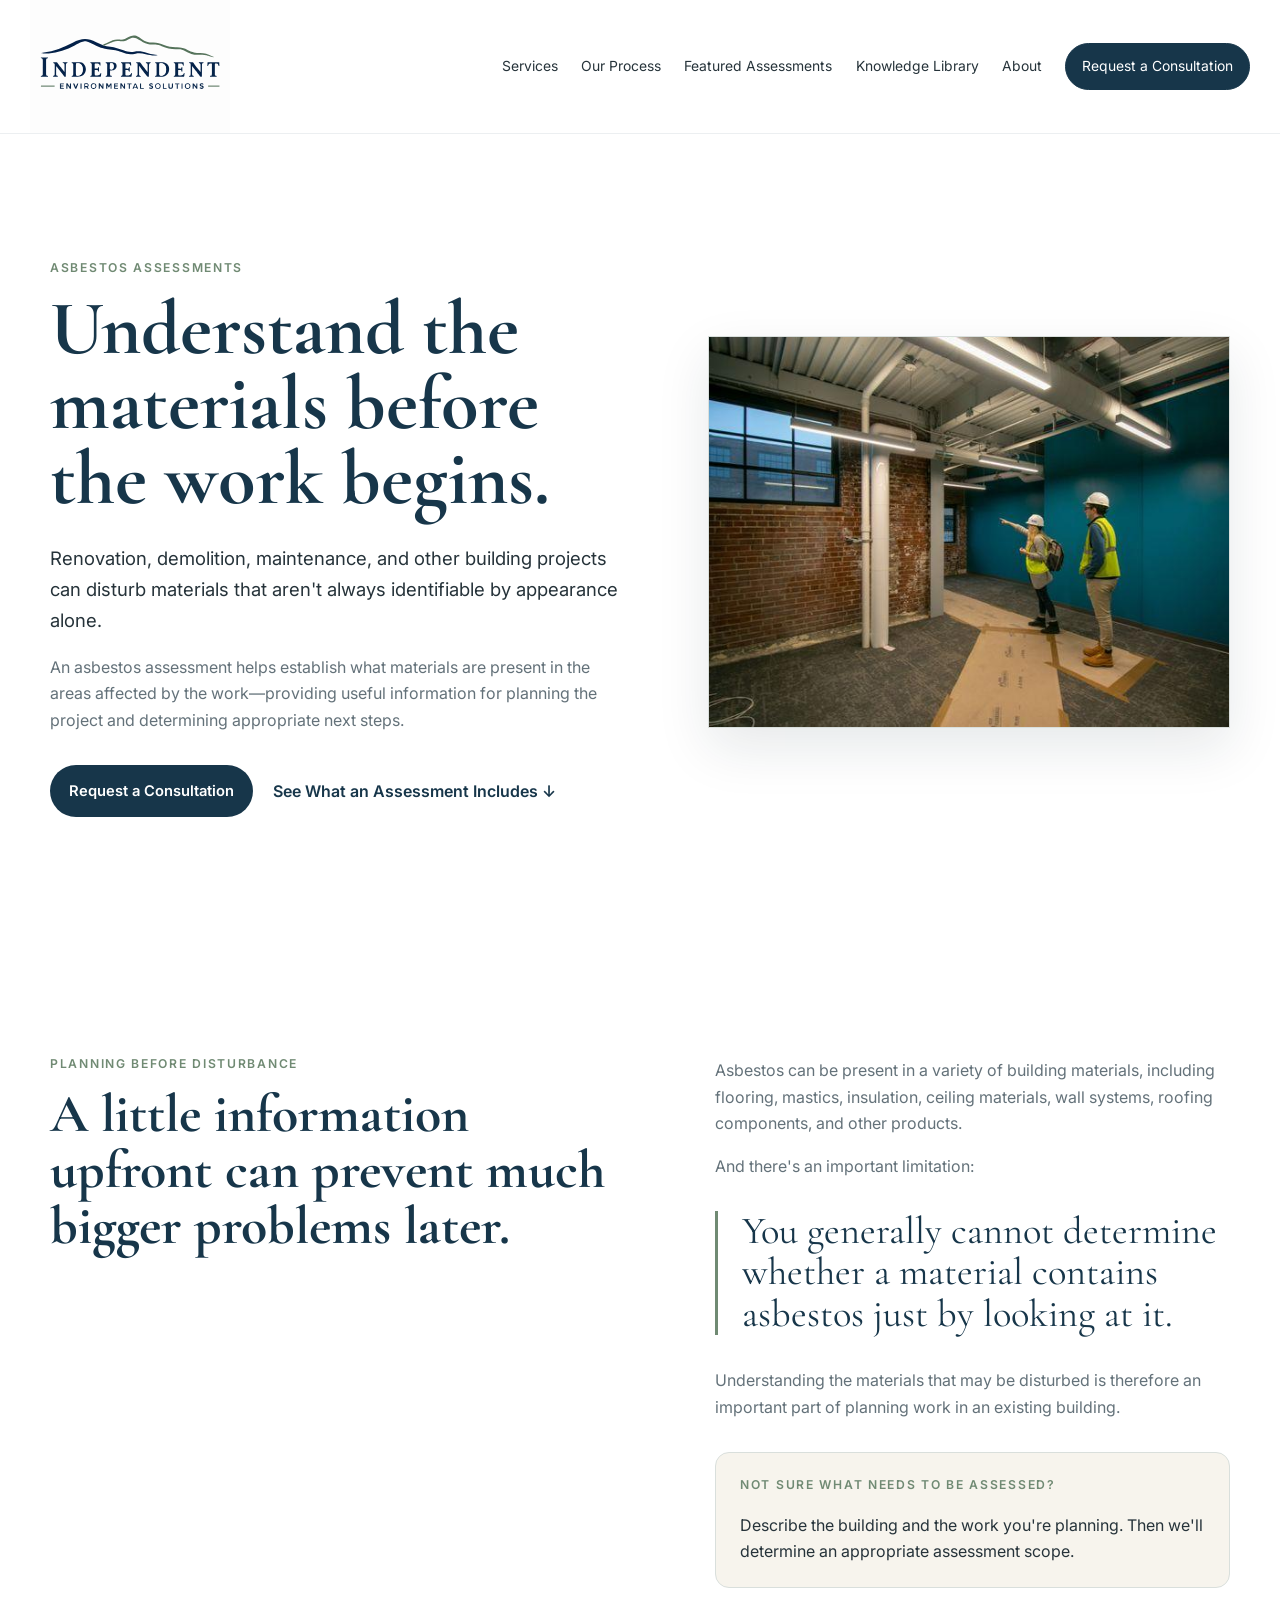
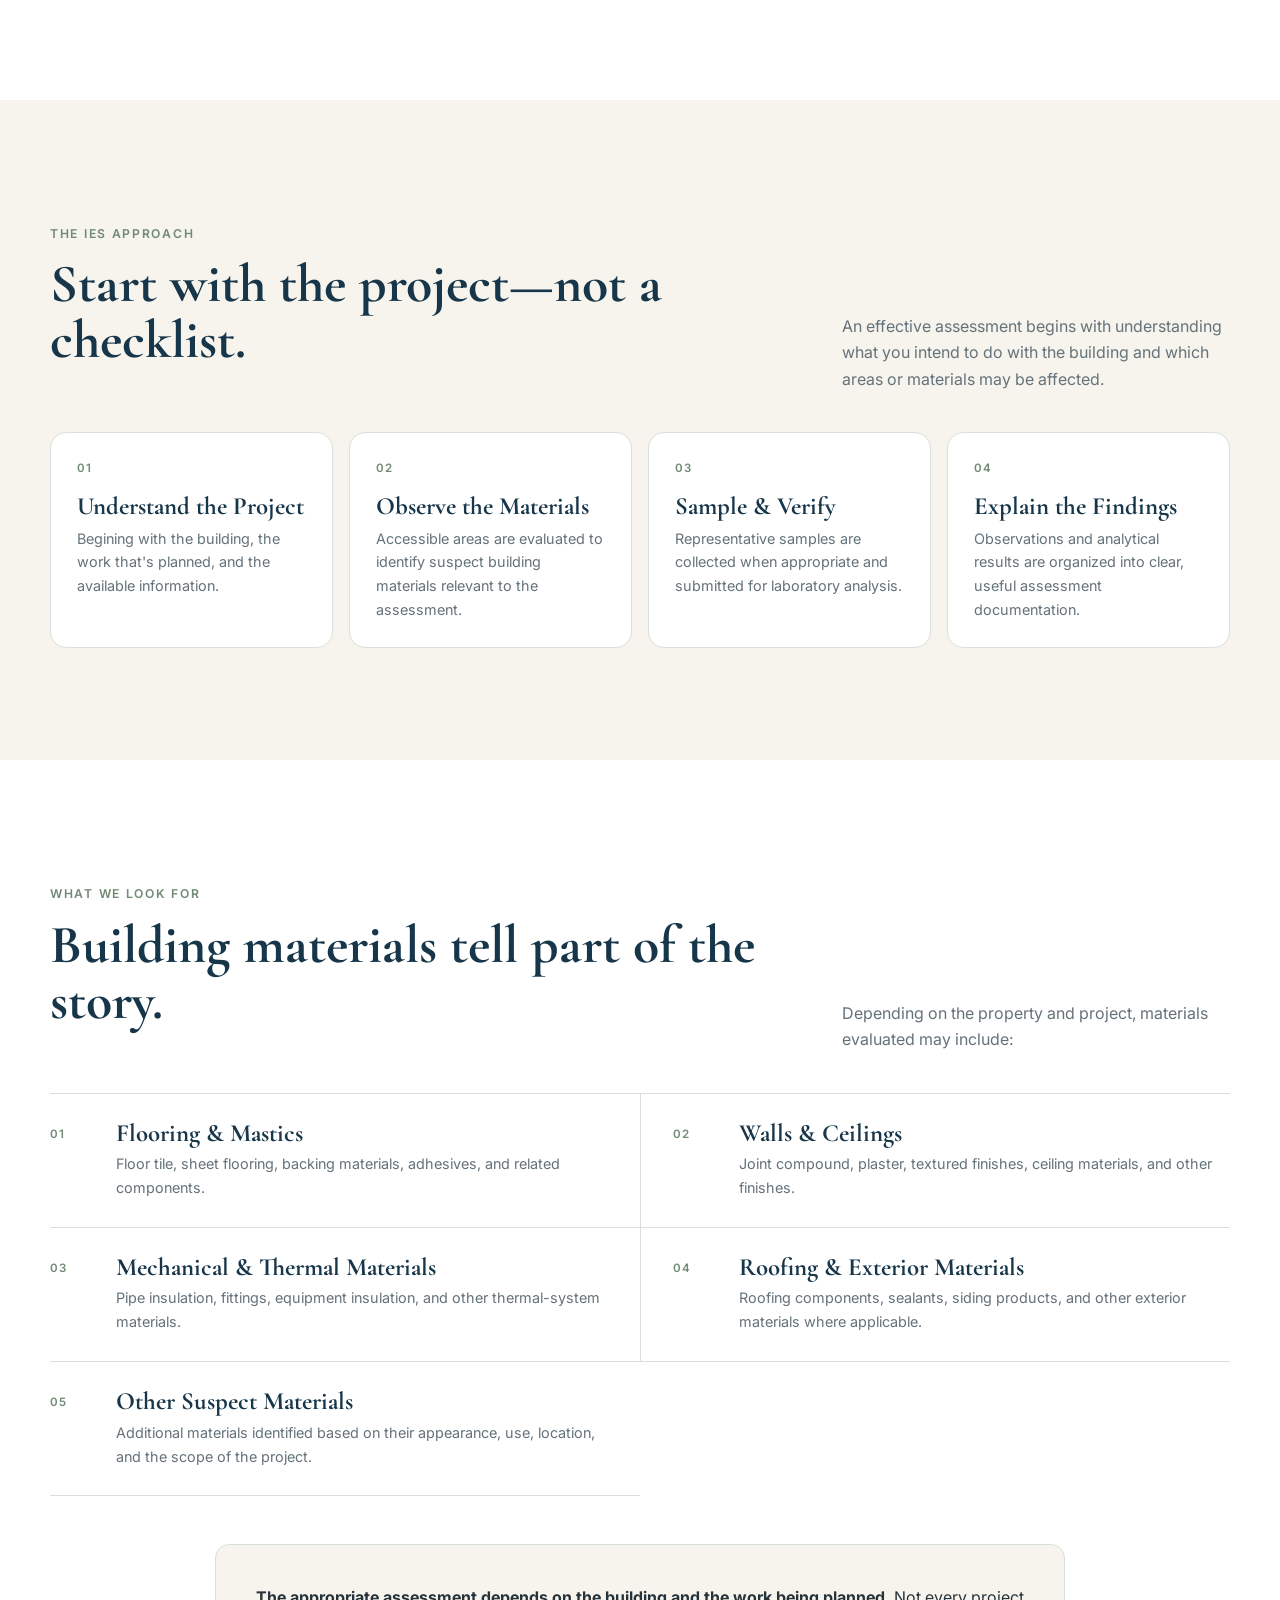
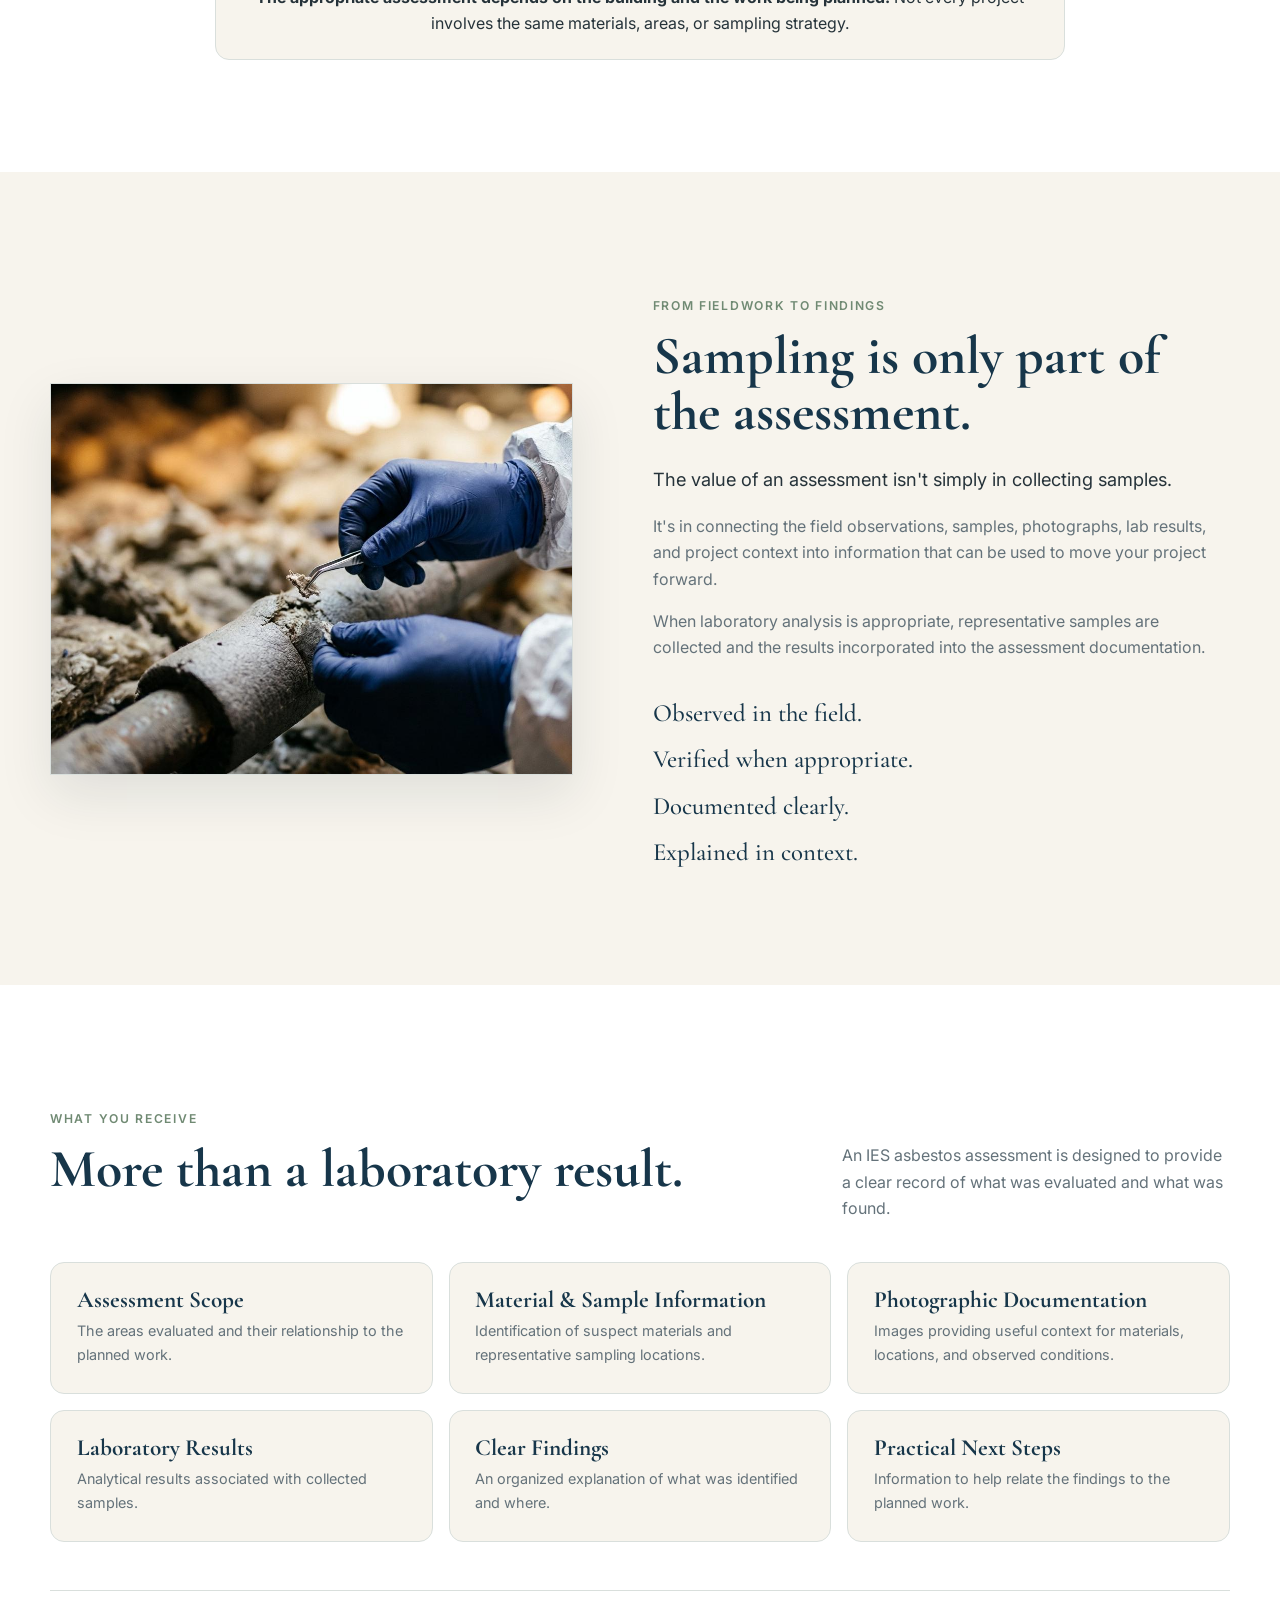
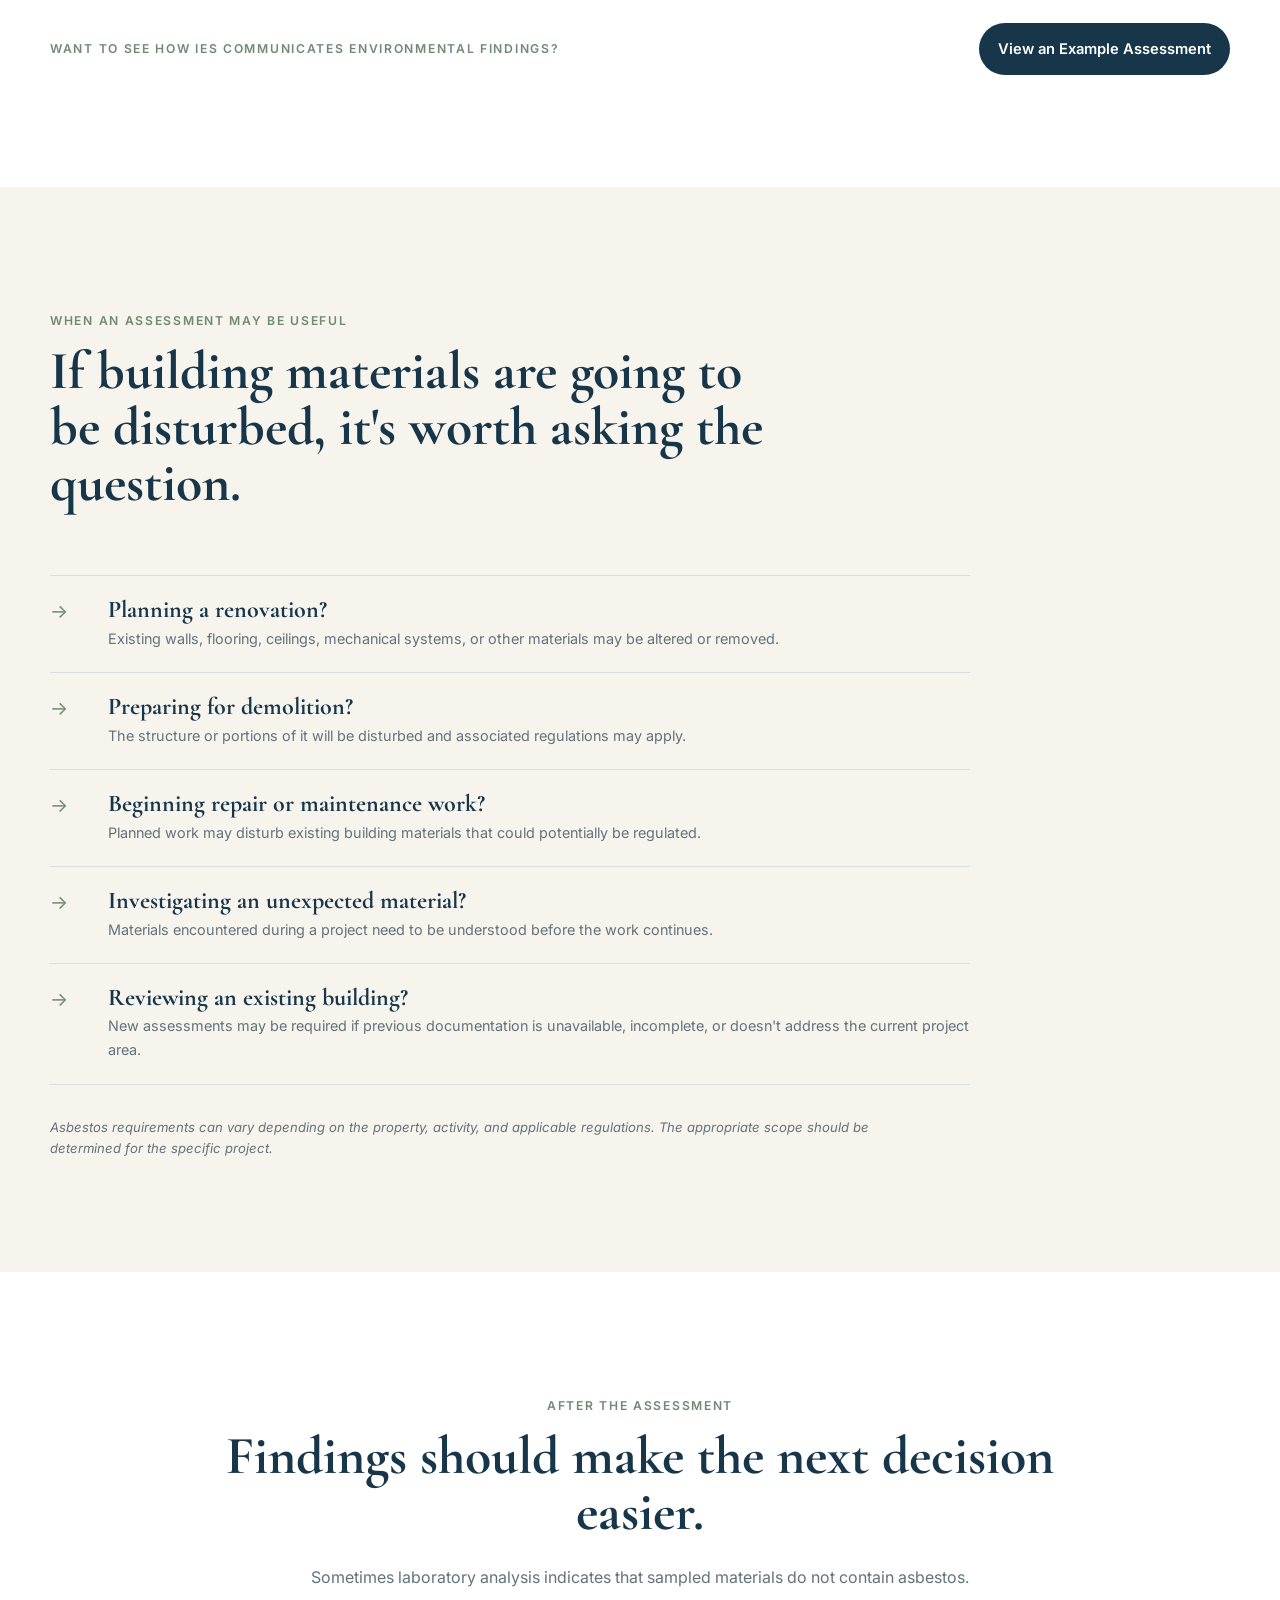
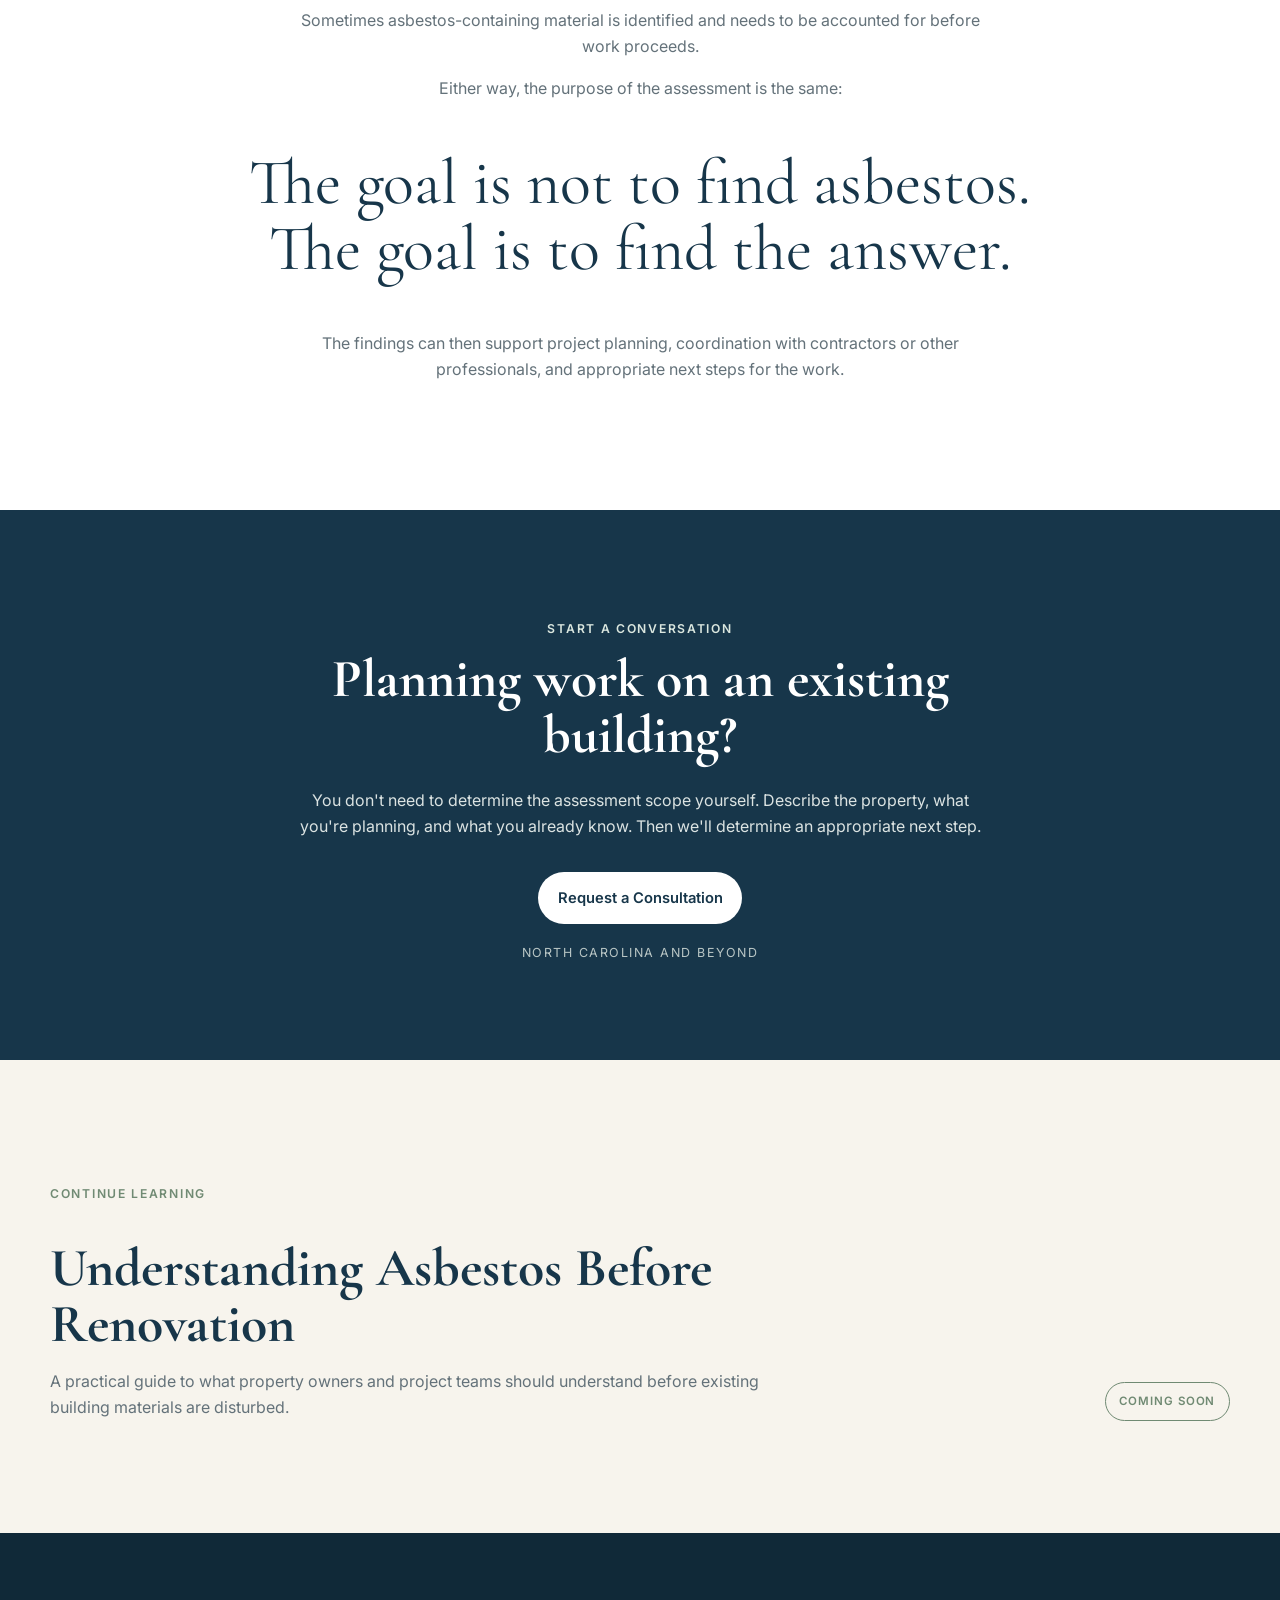
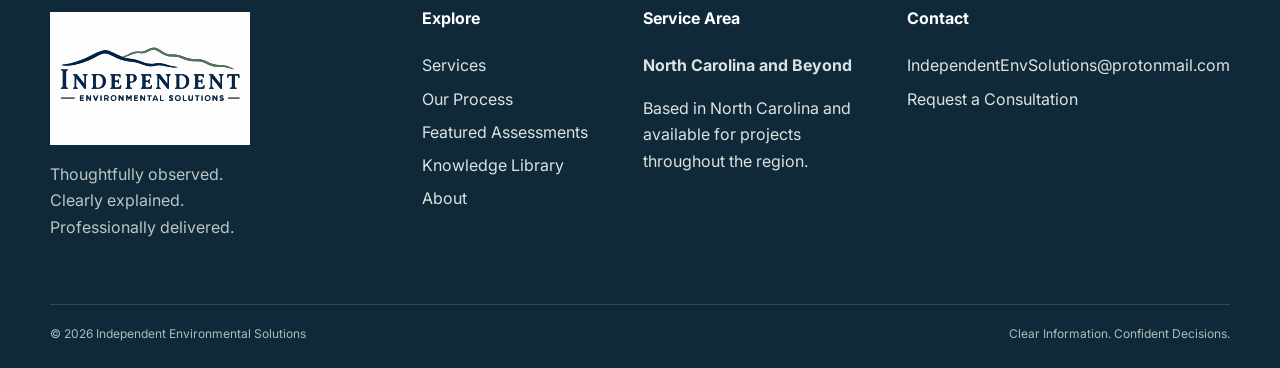
==== asbestos-assessments.html @ f8da4460 "Refactor text for clarity in asbestos assessments" ====
<!doctype html>
<html lang="en">
<head>
  <meta charset="utf-8" />
  <meta name="viewport" content="width=device-width, initial-scale=1" />
  <meta
    name="description"
    content="Independent Environmental Solutions provides asbestos assessments for renovation, demolition, maintenance, and other building projects across North Carolina and beyond."
  />
  <title>Asbestos Assessments | Independent Environmental Solutions</title>

  <link rel="icon" href="favicon.svg" type="image/svg+xml" />
  <link rel="preconnect" href="https://fonts.googleapis.com">
  <link rel="preconnect" href="https://fonts.gstatic.com" crossorigin>
  <link
    href="https://fonts.googleapis.com/css2?family=Cormorant+Garamond:wght@500;600&family=Inter:wght@400;500;600&display=swap"
    rel="stylesheet"
  >
  <link rel="stylesheet" href="styles.css" />
</head>

<body>

  <a class="skip-link" href="#main">Skip to content</a>

  <header class="site-header" id="top">
    <div class="nav-shell">

      <a
        class="brand logo-link"
        href="index.html#top"
        aria-label="Independent Environmental Solutions home"
      >
        <img
          class="site-logo"
          src="IES_Logo_Footer_White.svg"
          alt="Independent Environmental Solutions"
        >
      </a>

      <button
        class="menu-toggle"
        aria-label="Open navigation"
        aria-expanded="false"
      >
        Menu
      </button>

      <nav class="main-nav" aria-label="Primary navigation">
        <a href="index.html#services">Services</a>
        <a href="index.html#process">Our Process</a>
        <a href="index.html#assessments">Featured Assessments</a>
        <a href="index.html#library">Knowledge Library</a>
        <a href="index.html#about">About</a>
        <a class="nav-cta" href="index.html#consultation">
          Request a Consultation
        </a>
      </nav>

    </div>
  </header>


  <main id="main">

    <!-- Service Hero -->
    <section class="service-hero">
      <div class="shell service-hero-grid">

        <div class="service-hero-copy">
          <p class="eyebrow">Asbestos Assessments</p>

          <h1>
            Understand the materials
            before the work begins.
          </h1>

          <p class="service-hero-lead">
            Renovation, demolition, maintenance, and other building projects
            can disturb materials that aren't always identifiable by
            appearance alone.
          </p>

          <p>
            An asbestos assessment helps establish what materials are present
            in the areas affected by the work—providing useful information for
            planning the project and determining appropriate next steps.
          </p>

          <div class="service-hero-actions">
            <a
              class="button secondary"
              href="index.html#consultation"
            >
              Request a Consultation
            </a>

            <a
              class="text-link"
              href="#assessment-includes"
            >
              See What an Assessment Includes ↓
            </a>
          </div>
        </div>

<figure class="service-hero-photo">
  <img
    class="service-photo"
    src="Asbestos-Assessment-Hero.jpg"
    alt="Existing building interior during renovation planning"
  >
</figure>

      </div>
    </section>


    <!-- Planning Before Disturbance -->
    <section
      class="service-editorial section"
      id="assessment-includes"
    >
      <div class="shell service-editorial-grid">

        <div>
          <p class="eyebrow">Planning Before Disturbance</p>
          <h2>
            A little information upfront can prevent much bigger problems later.
          </h2>
        </div>

        <div class="service-editorial-copy">
          <p>
            Asbestos can be present in a variety of building materials,
            including flooring, mastics, insulation, ceiling materials, wall
            systems, roofing components, and other products.
          </p>

          <p>And there's an important limitation:</p>

          <blockquote class="service-callout-quote">
            You generally cannot determine whether a material contains asbestos
            just by looking at it.
          </blockquote>

          <p>
            Understanding the materials that may be disturbed is therefore an
            important part of planning work in an existing building.
          </p>

          <div class="service-note">
            <p class="eyebrow">Not sure what needs to be assessed?</p>
            <p>
              Describe the building and the work you're planning.
              Then we'll determine an appropriate assessment scope.
            </p>
          </div>
        </div>

      </div>
    </section>


    <!-- The IES Approach -->
    <section class="service-process section soft">
      <div class="shell">

        <div class="section-heading">
          <div>
            <p class="eyebrow">The IES Approach</p>
            <h2>Start with the project—not a checklist.</h2>
          </div>

          <p>
            An effective assessment begins with understanding what you intend
            to do with the building and which areas or materials may be affected.
          </p>
        </div>

        <div class="service-process-grid">

          <article class="service-process-step">
            <span>01</span>
            <h3>Understand the Project</h3>
            <p>
              Begining with the building, the work that's planned, and the available information.
            </p>
          </article>

          <article class="service-process-step">
            <span>02</span>
            <h3>Observe the Materials</h3>
            <p>
              Accessible areas are evaluated to identify suspect building
              materials relevant to the assessment.
            </p>
          </article>

          <article class="service-process-step">
            <span>03</span>
            <h3>Sample &amp; Verify</h3>
            <p>
              Representative samples are collected when appropriate and
              submitted for laboratory analysis.
            </p>
          </article>

          <article class="service-process-step">
            <span>04</span>
            <h3>Explain the Findings</h3>
            <p>
              Observations and analytical results are organized into clear,
              useful assessment documentation.
            </p>
          </article>

        </div>

      </div>
    </section>


    <!-- What We Look For -->
    <section class="service-materials section">
      <div class="shell">

        <div class="section-heading">
          <div>
            <p class="eyebrow">What We Look For</p>
            <h2>Building materials tell part of the story.</h2>
          </div>

          <p>
            Depending on the property and project, materials evaluated may include:
          </p>
        </div>

        <div class="material-index">

          <article>
            <span>01</span>
            <div>
              <h3>Flooring &amp; Mastics</h3>
              <p>
                Floor tile, sheet flooring, backing materials, adhesives,
                and related components.
              </p>
            </div>
          </article>

          <article>
            <span>02</span>
            <div>
              <h3>Walls &amp; Ceilings</h3>
              <p>
                Joint compound, plaster, textured finishes, ceiling materials,
                and other finishes.
              </p>
            </div>
          </article>

          <article>
            <span>03</span>
            <div>
              <h3>Mechanical &amp; Thermal Materials</h3>
              <p>
                Pipe insulation, fittings, equipment insulation, and other
                thermal-system materials.
              </p>
            </div>
          </article>

          <article>
            <span>04</span>
            <div>
              <h3>Roofing &amp; Exterior Materials</h3>
              <p>
                Roofing components, sealants, siding products, and other
                exterior materials where applicable.
              </p>
            </div>
          </article>

          <article>
            <span>05</span>
            <div>
              <h3>Other Suspect Materials</h3>
              <p>
                Additional materials identified based on their appearance,
                use, location, and the scope of the project.
              </p>
            </div>
          </article>

        </div>

        <div class="service-note centered-note">
          <p>
            <strong>
              The appropriate assessment depends on the building and the work
              being planned.
            </strong>
            Not every project involves the same materials, areas, or sampling strategy.
          </p>
        </div>

      </div>
    </section>


    <!-- From Fieldwork to Findings -->
    <section class="service-fieldwork section soft">
      <div class="shell service-fieldwork-grid">

<figure class="service-field-photo">
  <img
    class="service-photo"
    src="Asbestos-Assessments-Fieldwork.jpg"
    alt="Environmental field assessment of existing building materials"
  >
</figure>

        <div class="service-fieldwork-copy">
          <p class="eyebrow">From Fieldwork to Findings</p>
          <h2>Sampling is only part of the assessment.</h2>

          <p class="lead">
            The value of an assessment isn't simply in collecting samples.
          </p>

          <p>
            It's in connecting the field observations, samples, photographs,
            lab results, and project context into information
            that can be used to move your project forward.
          </p>

          <p>
            When laboratory analysis is appropriate, representative samples are
            collected and the results incorporated into the assessment documentation.
          </p>

          <div class="service-principles">
            <strong>Observed in the field.</strong>
            <strong>Verified when appropriate.</strong>
            <strong>Documented clearly.</strong>
            <strong>Explained in context.</strong>
          </div>
        </div>

      </div>
    </section>


    <!-- What You Receive -->
    <section class="service-deliverables section">
      <div class="shell">

        <div class="section-heading">
          <div>
            <p class="eyebrow">What You Receive</p>
            <h2>More than a laboratory result.</h2>
          </div>

          <p>
            An IES asbestos assessment is designed to provide a clear record
            of what was evaluated and what was found.
          </p>
        </div>

        <div class="deliverables-grid">

          <article>
            <h3>Assessment Scope</h3>
            <p>
              The areas evaluated and their relationship to the planned work.
            </p>
          </article>

          <article>
            <h3>Material &amp; Sample Information</h3>
            <p>
              Identification of suspect materials and representative sampling locations.
            </p>
          </article>

          <article>
            <h3>Photographic Documentation</h3>
            <p>
              Images providing useful context for materials, locations,
              and observed conditions.
            </p>
          </article>

          <article>
            <h3>Laboratory Results</h3>
            <p>
              Analytical results associated with collected samples.
            </p>
          </article>

          <article>
            <h3>Clear Findings</h3>
            <p>
              An organized explanation of what was identified and where.
            </p>
          </article>

          <article>
            <h3>Practical Next Steps</h3>
            <p>
              Information to help relate the findings to the planned work.
            </p>
          </article>

        </div>

        <div class="service-report-link">
          <p class="eyebrow">
            Want to see how IES communicates environmental findings?
          </p>

          <a
            class="button secondary"
            href="IES_Example_Assessment_Website_Final.pdf"
            target="_blank"
            rel="noopener"
          >
            View an Example Assessment
          </a>
        </div>

      </div>
    </section>


    <!-- When Useful -->
    <section class="service-scenarios section soft">
      <div class="shell">

        <div class="section-heading">
          <div>
            <p class="eyebrow">When an Assessment May Be Useful</p>
            <h2>
              If building materials are going to be disturbed,
              it's worth asking the question.
            </h2>
          </div>
        </div>

        <div class="scenario-list">

          <article>
            <span>→</span>
            <div>
              <h3>Planning a renovation?</h3>
              <p>
                Existing walls, flooring, ceilings, mechanical systems,
                or other materials may be altered or removed.
              </p>
            </div>
          </article>

          <article>
            <span>→</span>
            <div>
              <h3>Preparing for demolition?</h3>
              <p>
                The structure or portions of it will be disturbed and associated regulations may apply.
              </p>
            </div>
          </article>

          <article>
            <span>→</span>
            <div>
              <h3>Beginning repair or maintenance work?</h3>
              <p>
                Planned work may disturb existing building materials that could potentially be regulated.
              </p>
            </div>
          </article>

          <article>
            <span>→</span>
            <div>
              <h3>Investigating an unexpected material?</h3>
              <p>
                Materials encountered during a project need to be
                understood before the work continues.
              </p>
            </div>
          </article>

          <article>
            <span>→</span>
            <div>
              <h3>Reviewing an existing building?</h3>
              <p>
                New assessments may be required if previous documentation is unavailable, incomplete,
                or doesn't address the current project area.
              </p>
            </div>
          </article>

        </div>

        <p class="service-regulatory-note">
          Asbestos requirements can vary depending on the property, activity,
          and applicable regulations. The appropriate scope should be determined
          for the specific project.
        </p>

      </div>
    </section>


    <!-- After the Assessment -->
    <section class="service-conclusion section">
      <div class="shell service-conclusion-inner">

        <p class="eyebrow">After the Assessment</p>

        <h2>Findings should make the next decision easier.</h2>

        <p>
          Sometimes laboratory analysis indicates that sampled materials do not
          contain asbestos.
        </p>

        <p>
          Sometimes asbestos-containing material is identified and needs to be
          accounted for before work proceeds.
        </p>

        <p>Either way, the purpose of the assessment is the same:</p>

        <blockquote>
          The goal is not to find asbestos.<br>
          The goal is to find the answer.
        </blockquote>

        <p>
          The findings can then support project planning, coordination with
          contractors or other professionals, and appropriate next steps for the work.
        </p>

      </div>
    </section>


    <!-- Service CTA -->
    <section class="service-cta">
      <div class="shell service-cta-inner">

        <p class="eyebrow light">Start a Conversation</p>

        <h2>Planning work on an existing building?</h2>

        <p>
          You don't need to determine the assessment scope yourself.
          Describe the property, what you're planning, and what you already know.
          Then we'll determine an appropriate next step.
        </p>

        <a
          class="button primary"
          href="index.html#consultation"
        >
          Request a Consultation
        </a>

        <p class="service-area-note">
          North Carolina and Beyond
        </p>

      </div>
    </section>


    <!-- Continue Learning -->
    <section class="service-learning section">
      <div class="shell">

        <p class="eyebrow">Continue Learning</p>

        <div class="learning-preview">
          <div>
            <h2>Understanding Asbestos Before Renovation</h2>
            <p>
              A practical guide to what property owners and project teams
              should understand before existing building materials are disturbed.
            </p>
          </div>

          <span class="coming-soon">Coming Soon</span>
        </div>

      </div>
    </section>

  </main>


  <footer class="site-footer">
    <div class="shell footer-grid">

      <div class="footer-brand">
        <a
          class="brand footer-logo logo-link"
          href="#top"
          aria-label="Independent Environmental Solutions — back to top"
        >
          <img
            class="site-logo footer-site-logo"
            src="IES_Logo_Footer_White.svg"
            alt="Independent Environmental Solutions"
          >
        </a>

        <p>
          Thoughtfully observed.<br>
          Clearly explained.<br>
          Professionally delivered.
        </p>
      </div>

      <div>
        <h4>Explore</h4>
        <a href="index.html#services">Services</a>
        <a href="index.html#process">Our Process</a>
        <a href="index.html#assessments">Featured Assessments</a>
        <a href="index.html#library">Knowledge Library</a>
        <a href="index.html#about">About</a>
      </div>

      <div>
        <h4>Service Area</h4>
        <p><strong>North Carolina and Beyond</strong></p>
        <p>
          Based in North Carolina and available for projects throughout the region.
        </p>
      </div>

      <div>
        <h4>Contact</h4>
        <a href="mailto:IndependentEnvSolutions@protonmail.com">
          IndependentEnvSolutions@protonmail.com
        </a>
        <a href="index.html#consultation">
          Request a Consultation
        </a>
      </div>

    </div>

    <div class="shell footer-bottom">
      <span>© 2026 Independent Environmental Solutions</span>
      <span>Clear Information. Confident Decisions.</span>
    </div>
  </footer>


  <script src="script.js"></script>

</body>
</html>
---- styles.css ----
:root{--navy:#17364a;--navy-2:#102938;--sage:#708a73;--paper:#f7f4ed;--charcoal:#26333a;--muted:#64727a;--line:#d9dfdc;--white:#fff;--shadow:0 20px 50px rgba(18,40,52,.10)}
*{box-sizing:border-box}html{scroll-behavior:smooth}body{margin:0;font-family:Inter,system-ui,-apple-system,BlinkMacSystemFont,"Segoe UI",sans-serif;color:var(--charcoal);background:#fff;line-height:1.65}img{display:block;width:100%}a{color:inherit;text-decoration:none}.shell{width:min(1180px,calc(100% - 40px));margin-inline:auto}.skip-link{position:absolute;left:-9999px}.skip-link:focus{left:1rem;top:1rem;background:#fff;padding:.75rem 1rem;z-index:999}.site-header{position:sticky;top:0;z-index:40;background:rgba(255,255,255,.88);backdrop-filter:blur(14px);border-bottom:1px solid rgba(23,54,74,.08)}.nav-shell{width:min(1220px,calc(100% - 32px));margin:auto;min-height:78px;display:flex;align-items:center;justify-content:space-between;gap:2rem}.brand{display:flex;align-items:center;gap:.7rem;color:var(--navy)}.brand-mark{width:58px;height:24px}.brand strong,.brand small{display:block}.brand strong{font-family:"Cormorant Garamond",Georgia,serif;font-size:1.25rem;line-height:1}.brand small{font-size:.68rem;letter-spacing:.08em;text-transform:uppercase;margin-top:.25rem}.main-nav{display:flex;align-items:center;gap:1.45rem;font-size:.87rem}.nav-cta{border:1px solid var(--navy);padding:.65rem .95rem;border-radius:999px}.menu-toggle{display:none;border:1px solid var(--line);background:#fff;border-radius:999px;padding:.55rem .8rem}.hero{position:relative;min-height:78vh;display:grid;align-items:center;overflow:hidden;color:#fff}.hero>img{position:absolute;inset:0;height:100%;object-fit:cover;transform:scale(1.035);animation:slowDrift 24s ease-in-out infinite alternate}.hero-wash,.consultation-wash{position:absolute;inset:0;background:linear-gradient(90deg,rgba(10,28,40,.70),rgba(10,28,40,.35) 55%,rgba(10,28,40,.10))}.hero-content{position:relative;z-index:2;padding:7rem 0}.eyebrow{text-transform:uppercase;letter-spacing:.14em;font-size:.76rem;font-weight:600;color:var(--sage)}.eyebrow.light{color:#dbe7df}h1,h2,h3{font-family:"Cormorant Garamond",Georgia,serif;color:var(--navy);line-height:1.04;margin:.15em 0 .45em}.hero h1{font-size:clamp(3.2rem,7vw,6.7rem);color:#fff;max-width:850px}.hero-copy{max-width:760px;font-size:1.15rem;color:rgba(255,255,255,.9)}.hero-actions{display:flex;gap:.8rem;flex-wrap:wrap;margin-top:2rem}.button{display:inline-flex;align-items:center;justify-content:center;padding:.88rem 1.2rem;border-radius:999px;font-weight:600;font-size:.92rem}.button.primary{background:#fff;color:var(--navy)}.button.ghost{border:1px solid rgba(255,255,255,.65);color:#fff}.button.secondary{background:var(--navy);color:#fff}.photo-credit{position:absolute;right:18px;bottom:10px;z-index:3;margin:0;font-size:.7rem;color:rgba(255,255,255,.72)}.section{padding:7rem 0}.soft{background:var(--paper)}.story{display:grid;grid-template-columns:1fr 1.05fr;gap:5rem;align-items:center}h2{font-size:clamp(2.4rem,4.2vw,4.4rem)}h3{font-size:1.7rem}.lead{font-size:1.14rem}.text-link{display:inline-block;margin-top:1rem;color:var(--navy);font-weight:600}.text-link.centered{display:block;text-align:center;margin-top:2rem}.editorial-photo{margin:0}.editorial-photo img{aspect-ratio:4/3;object-fit:cover;box-shadow:var(--shadow)}figcaption{font-size:.72rem;color:var(--muted);margin-top:.55rem}.card-grid{display:grid;gap:1.1rem;margin-top:2.5rem}.card-grid.four{grid-template-columns:repeat(4,1fr)}.method-card,.service-card,.library-grid article{background:#fff;border:1px solid var(--line);padding:1.7rem;border-radius:18px}.method-card .step{font-size:.72rem;letter-spacing:.1em;color:var(--sage);font-weight:600}.section-heading{display:grid;grid-template-columns:1.5fr .8fr;gap:4rem;align-items:end;margin-bottom:2.5rem}.section-heading>p{color:var(--muted);margin:0}.service-grid{display:grid;grid-template-columns:repeat(2,1fr);gap:1.2rem}.service-card{padding:2rem}.service-kicker{font-size:.76rem;text-transform:uppercase;letter-spacing:.1em;color:var(--sage);font-weight:600}.service-card a,.library-grid a{color:var(--navy);font-weight:600}.dark{background:var(--navy);color:#e7eeec}.dark h2{color:#fff}.why-grid{display:grid;grid-template-columns:1.2fr 1fr;gap:5rem}.questions{display:grid;gap:.55rem;margin:1.2rem 0 1.5rem}.questions strong{font-family:"Cormorant Garamond",Georgia,serif;font-size:1.55rem;color:#fff}.assessment-section{display:grid;grid-template-columns:1fr 1fr;gap:6rem;align-items:center}.report-preview{background:#fff;border:1px solid var(--line);box-shadow:var(--shadow);padding:2rem;min-height:470px;transform:rotate(1deg)}.preview-bar{height:9px;background:var(--navy);width:42%;margin-bottom:2rem}.mini-label{font-size:.72rem;text-transform:uppercase;letter-spacing:.1em;color:var(--sage);font-weight:600}.mini-grid{display:grid;grid-template-columns:1fr 1fr;gap:.6rem;margin:1.2rem 0}.mini-grid span{padding:.75rem;background:var(--paper);font-size:.78rem}.preview-photo{height:170px;background:linear-gradient(135deg,#b6c2b8,#617769);margin-top:1.2rem}.mini-copy{font-size:.9rem;color:var(--muted)}.library-grid{display:grid;grid-template-columns:repeat(3,1fr);gap:1.1rem}.library-grid article span{font-size:.72rem;color:var(--sage);text-transform:uppercase;letter-spacing:.08em}.consultation{position:relative;min-height:560px;display:grid;align-items:center;color:#fff;overflow:hidden}.consultation>img{position:absolute;inset:0;height:100%;object-fit:cover}.consultation-wash{background:linear-gradient(90deg,rgba(16,41,56,.78),rgba(16,41,56,.30))}.consultation-content{position:relative;z-index:2;padding:7rem 0;max-width:820px}.consultation h2{color:#fff}.site-footer{background:var(--navy-2);color:#dbe3e2;padding:4.5rem 0 1.5rem}.footer-grid{display:grid;grid-template-columns:1.5fr .8fr 1fr 1.2fr;gap:3rem}.site-footer h4{color:#fff;margin-top:0}.site-footer a{display:block;margin:.42rem 0}.footer-logo{color:#fff}.footer-brand p{color:#b9c6c5}.footer-bottom{border-top:1px solid rgba(255,255,255,.14);margin-top:3rem;padding-top:1.2rem;display:flex;justify-content:space-between;gap:1rem;align-items:flex-start;font-size:.75rem;color:#aebcbb;flex-wrap:wrap}.reveal{opacity:0;transform:translateY(22px);transition:opacity .8s ease,transform .8s ease}.reveal.visible{opacity:1;transform:none}@keyframes slowDrift{from{transform:scale(1.035)}to{transform:scale(1.07) translate3d(-1.2%,.6%,0)}}@media (prefers-reduced-motion:reduce){html{scroll-behavior:auto}.hero>img{animation:none}.reveal{opacity:1;transform:none;transition:none}}@media (max-width:960px){.menu-toggle{display:block}.main-nav{position:absolute;left:16px;right:16px;top:70px;background:#fff;padding:1rem;border:1px solid var(--line);box-shadow:var(--shadow);display:none;flex-direction:column;align-items:stretch}.main-nav.open{display:flex}.story,.assessment-section,.why-grid,.section-heading{grid-template-columns:1fr;gap:2rem}.card-grid.four{grid-template-columns:repeat(2,1fr)}.footer-grid{grid-template-columns:repeat(2,1fr)}}@media (max-width:650px){.shell{width:min(100% - 28px,1180px)}.hero{min-height:72vh}.hero-content{padding:5rem 0}.section{padding:4.5rem 0}.card-grid.four,.service-grid,.library-grid,.footer-grid{grid-template-columns:1fr}.button{width:100%}}


/* Homepage v1.1 — Project Blue Ridge logo production pass */
.logo-link{
  display:inline-flex;
  align-items:center;
  line-height:0;
}
.site-logo{
  width:200px;
  max-width:38vw;
  height:auto;
}
.footer-site-logo{
  width:200px;
  max-width:100%;
}

/* Primary header action: deliberate visual hierarchy */
.main-nav .nav-cta{
  background:var(--navy);
  color:#fff;
  border:1px solid var(--navy);
  padding:.68rem 1rem;
  border-radius:999px;
  opacity:1;
  transition:transform .18s ease, background .18s ease, box-shadow .18s ease;
}
.main-nav .nav-cta:hover,
.main-nav .nav-cta:focus-visible{
  background:#244c64;
  transform:translateY(-1px);
  box-shadow:0 8px 20px rgba(23,54,74,.14);
}

/* Footer logo doubles as a quiet back-to-top control */
.footer-logo{
  cursor:pointer;
  transition:opacity .18s ease, transform .18s ease;
}
.footer-logo:hover,
.footer-logo:focus-visible{
  opacity:.88;
  transform:translateY(-1px);
}

@media (max-width:960px){
  .site-logo{width:260px;max-width:62vw}
  .footer-site-logo{width:220px;max-width:100%}
}
@media (max-width:650px){
  .site-logo{width:225px;max-width:68vw}
  .footer-site-logo{width:220px;max-width:100%}
}
/* Request a Consultation — Client Intake v1.0 */

.consultation-intro{
  position:relative;
  min-height:480px;
  display:grid;
  align-items:center;
  color:#fff;
  overflow:hidden;
}

.consultation-intro>img{
  position:absolute;
  inset:0;
  width:100%;
  height:100%;
  object-fit:cover;
}

.consultation-intro-content{
  position:relative;
  z-index:2;
  padding:7rem 0;
  max-width:820px;
}

.consultation-intro h2{
  color:#fff;
  max-width:760px;
}

.consultation-intro-content>p:last-child{
  max-width:680px;
  font-size:1.1rem;
  color:rgba(255,255,255,.9);
}

.consultation-form-section{
  background:var(--paper);
  padding:7rem 0;
}

.consultation-layout{
  display:grid;
  grid-template-columns:minmax(0,1.5fr) minmax(280px,.7fr);
  gap:6rem;
  align-items:start;
}

.consultation-form-wrap h2{
  margin-bottom:.3em;
}

.consultation-lead{
  color:var(--muted);
  max-width:650px;
  margin-bottom:2.5rem;
}

.ies-consultation-form{
  display:grid;
  gap:1.6rem;
}

.form-grid{
  display:grid;
  gap:1.2rem;
}

.form-grid.two{
  grid-template-columns:repeat(2,1fr);
}

.form-field{
  display:grid;
  gap:.5rem;
  border:0;
  padding:0;
  margin:0;
  min-width:0;
}

.form-field label,
.form-field legend{
  font-size:.82rem;
  font-weight:600;
  color:var(--navy);
}

.form-field > label > span{
  color:var(--sage);
}

.form-field label small{
  color:var(--muted);
  font-weight:400;
  margin-left:.3rem;
}

.form-field input,
.form-field select,
.form-field textarea{
  width:100%;
  border:1px solid var(--line);
  background:#fff;
  color:var(--charcoal);
  font:inherit;
  border-radius:10px;
  padding:.9rem 1rem;
  outline:none;
  transition:border-color .18s ease, box-shadow .18s ease;
}

.form-field textarea{
  resize:vertical;
  min-height:160px;
}

.form-field input:focus,
.form-field select:focus,
.form-field textarea:focus{
  border-color:var(--sage);
  box-shadow:0 0 0 3px rgba(112,138,115,.12);
}

.choice-grid{
  display:grid;
  grid-template-columns:repeat(2,1fr);
  gap:.7rem;
}

.choice-grid label,
.radio-row label{
  display:flex;
  align-items:center;
  gap:.65rem;
  background:#fff;
  border:1px solid var(--line);
  border-radius:10px;
  padding:.8rem .9rem;
  cursor:pointer;
  font-weight:500;
}

.choice-grid input,
.radio-row input{
  width:auto;
  margin:0;
  accent-color:var(--navy);
}

.radio-row{
  display:flex;
  gap:.7rem;
}

.radio-row label{
  min-width:120px;
}

.form-submit{
  border:0;
  cursor:pointer;
  width:max-content;
}

.form-note{
  margin:0;
  font-size:.75rem;
  color:var(--muted);
}

.consultation-next{
  border-left:1px solid var(--line);
  padding-left:2.5rem;
}

.next-step{
  display:grid;
  grid-template-columns:42px 1fr;
  gap:1rem;
  padding:1.4rem 0;
  border-bottom:1px solid var(--line);
}

.next-step>span{
  color:var(--sage);
  font-size:.75rem;
  font-weight:600;
  letter-spacing:.08em;
}

.next-step h3{
  font-size:1.35rem;
  margin:0 0 .35rem;
}

.next-step p{
  margin:0;
  color:var(--muted);
  font-size:.9rem;
}

.direct-contact{
  margin-top:2rem;
  padding:1.3rem;
  background:#fff;
  border:1px solid var(--line);
  border-radius:12px;
}

.direct-contact p{
  margin:0 0 .25rem;
  font-size:.78rem;
  color:var(--muted);
}

.direct-contact a{
  color:var(--navy);
  font-weight:600;
  font-size:.88rem;
  overflow-wrap:anywhere;
}

.consultation-message{
  margin-top:2rem;
  background:#fff;
  border:1px solid var(--line);
  border-left:4px solid var(--sage);
  padding:1.5rem;
  border-radius:10px;
}

.consultation-message h3{
  margin-top:0;
}

.consultation-message p{
  margin-bottom:0;
}

.consultation-message.error{
  border-left-color:var(--navy);
}

@media (max-width:960px){
  .consultation-layout{
    grid-template-columns:1fr;
    gap:4rem;
  }

  .consultation-next{
    border-left:0;
    border-top:1px solid var(--line);
    padding-left:0;
    padding-top:2.5rem;
  }
}

@media (max-width:650px){
  .consultation-intro{
    min-height:440px;
  }

  .consultation-intro-content{
    padding:5rem 0;
  }

  .consultation-form-section{
    padding:4.5rem 0;
  }

  .form-grid.two,
  .choice-grid{
    grid-template-columns:1fr;
  }

  .radio-row{
    flex-direction:column;
  }

  .radio-row label{
    min-width:0;
  }

  .form-submit{
    width:100%;
  }
}
/* About IES — v1.0 */

.about-ies{
  background:#fff;
}

.about-intro{
  display:grid;
  grid-template-columns:1.1fr .9fr;
  gap:3.5rem;
  align-items:end;
  margin-bottom:4.5rem;
}

.about-intro h2{
  margin-bottom:0;
}

.about-intro-copy{
  max-width:650px;
}

.about-intro-copy p:last-child{
  color:var(--muted);
}


/* Experience Timeline */

.experience-timeline{
  position:relative;
  max-width:900px;
  margin:0 auto 6rem;
  padding-left:3rem;
}

.experience-timeline::before{
  content:"";
  position:absolute;
  left:12px;
  top:10px;
  height:calc(100% - 22px);
  width:1px;
  background:var(--sage);
  opacity:.55;
}

.timeline-item{
  position:relative;
  padding:0 0 3.5rem 2rem;
}

.timeline-item:last-child{
  padding-bottom:0;
}

.timeline-marker{
  position:absolute;
  left:-3rem;
  top:.2rem;
  width:25px;
  height:25px;
  border-radius:50%;
  background:#fff;
  border:1px solid var(--sage);
}

.timeline-marker::after{
  content:"";
  position:absolute;
  inset:6px;
  border-radius:50%;
  background:var(--sage);
}

.timeline-item-current .timeline-marker{
  background:var(--sage);
}

.timeline-item-current .timeline-marker::after{
  background:#fff;
}


/* Small era marker before 2011 / Field Experience / etc. */

.timeline-era{
  display:flex;
  align-items:center;
  gap:.7rem;
  margin:0 0 .55rem;
  color:var(--sage);
  font-size:.74rem;
  font-weight:600;
  letter-spacing:.12em;
  text-transform:uppercase;
}

.timeline-era::before{
  content:"";
  width:8px;
  height:8px;
  flex:0 0 8px;
  border-radius:50%;
  background:var(--sage);
}

.timeline-content h3{
  font-size:2rem;
  margin:.1rem 0 .35rem;
}

.timeline-detail{
  margin:0 0 .65rem;
  color:var(--navy);
  font-weight:600;
  font-size:.9rem;
}

.timeline-content>p:last-child{
  max-width:680px;
  margin-bottom:0;
  color:var(--muted);
}


/* Person Behind IES */

.about-person{
  display:grid;
  grid-template-columns:.9fr 1.1fr;
  gap:5rem;
  align-items:center;
  padding:5rem 0;
  border-top:1px solid var(--line);
  border-bottom:1px solid var(--line);
}

.about-portrait{
  margin:0;
}
.about-photo{
  display:block;
  width:100%;
  aspect-ratio:4/5;
  object-fit:cover;
  object-position:center;
  border:1px solid var(--line);
  box-shadow:var(--shadow);
}

.about-portrait figcaption{
  margin-top:.65rem;
  color:var(--muted);
  font-size:.78rem;
}
.about-photo-placeholder{
  aspect-ratio:4/5;
  display:grid;
  place-items:center;
  background:linear-gradient(
    145deg,
    #eef1ed,
    #dbe3dd
  );
  border:1px solid var(--line);
  box-shadow:var(--shadow);
}

.about-photo-placeholder span{
  color:var(--sage);
  font-size:.72rem;
  text-transform:uppercase;
  letter-spacing:.14em;
  font-weight:600;
}

.about-person-copy{
  max-width:650px;
}

.about-person-copy h2{
  margin-bottom:.35em;
}

.about-person-copy>p:not(.eyebrow):not(.lead){
  color:var(--muted);
}


/* Signature */

.about-signature{
  max-width:760px;
  margin:5rem auto 0;
  text-align:center;
}

.about-signature blockquote{
  margin:0 0 1.5rem;
  font-family:"Cormorant Garamond",Georgia,serif;
  font-size:clamp(2rem,4vw,3.4rem);
  line-height:1.08;
  color:var(--navy);
}

.signature-name{
  margin:0;
  color:var(--navy);
  font-weight:600;
}

.signature-company{
  margin:.15rem 0 1.8rem;
  color:var(--muted);
  font-size:.84rem;
}

.about-signature .button{
  margin-top:.4rem;
}


/* About responsive */

@media (max-width:960px){

  .about-intro,
  .about-person{
    grid-template-columns:1fr;
    gap:2.5rem;
  }

  .about-intro{
    margin-bottom:4rem;
  }

  .about-person{
    padding:4rem 0;
  }

  .about-portrait{
    max-width:520px;
  }
}

@media (max-width:650px){

  .experience-timeline{
    padding-left:2.5rem;
    margin-bottom:4.5rem;
  }

  .experience-timeline::before{
    left:9px;
  }

  .timeline-item{
    padding-left:1.5rem;
    padding-bottom:3rem;
  }

  .timeline-marker{
    left:-2.5rem;
    width:20px;
    height:20px;
  }

  .timeline-marker::after{
    inset:5px;
  }

  .timeline-content h3{
    font-size:1.7rem;
  }

  .timeline-detail{
    font-size:.84rem;
  }

  .about-photo-placeholder{
    aspect-ratio:4/5;
  }

  .about-signature{
    margin-top:4rem;
  }

  .about-signature .button{
    width:100%;
  }
}
/* =========================================================
   Service Pages v1.0 — Project Blue Ridge
   Reusable framework for Asbestos / Mold / IAQ / Moisture
   ========================================================= */


/* Service Hero */

.service-hero{
  padding:7rem 0;
  background:#fff;
}

.service-hero-grid{
  display:grid;
  grid-template-columns:1.05fr .95fr;
  gap:5rem;
  align-items:center;
}

.service-hero-copy{
  max-width:700px;
}

.service-hero-copy h1{
  font-family:"Cormorant Garamond",Georgia,serif;
  font-size:clamp(3.4rem,6vw,6.2rem);
  line-height:.98;
  color:var(--navy);
  margin:.15em 0 .35em;
}

.service-hero-lead{
  font-size:1.16rem;
  max-width:650px;
}

.service-hero-copy>p:not(.eyebrow):not(.service-hero-lead){
  color:var(--muted);
  max-width:650px;
}

.service-hero-actions{
  display:flex;
  align-items:center;
  gap:1.2rem;
  flex-wrap:wrap;
  margin-top:2rem;
}

.service-hero-actions .text-link{
  margin-top:0;
}

.service-hero-photo,
.service-field-photo{
  margin:0;
}

.service-photo-placeholder{
  aspect-ratio:4/3;
  display:grid;
  place-items:center;
  background:linear-gradient(145deg,#edf1ee,#dbe3dd);
  border:1px solid var(--line);
  box-shadow:var(--shadow);
  overflow:hidden;
}

.service-photo-placeholder span{
  color:var(--sage);
  font-size:.72rem;
  font-weight:600;
  text-transform:uppercase;
  letter-spacing:.12em;
  text-align:center;
  padding:1rem;
}


/* Editorial Intro */

.service-editorial-grid{
  display:grid;
  grid-template-columns:1.05fr .95fr;
  gap:6rem;
  align-items:start;
}

.service-editorial-copy{
  max-width:660px;
}

.service-editorial-copy>p{
  color:var(--muted);
}

.service-callout-quote{
  margin:2rem 0;
  padding:0 0 0 1.5rem;
  border-left:3px solid var(--sage);
  font-family:"Cormorant Garamond",Georgia,serif;
  font-size:clamp(1.8rem,3vw,2.6rem);
  line-height:1.08;
  color:var(--navy);
}


/* Service Notes */

.service-note{
  margin-top:2rem;
  padding:1.4rem 1.5rem;
  background:var(--paper);
  border:1px solid var(--line);
  border-radius:14px;
}

.service-note .eyebrow{
  margin-top:0;
}

.service-note p:last-child{
  margin-bottom:0;
}

.centered-note{
  max-width:850px;
  margin:3rem auto 0;
  text-align:center;
}


/* IES Approach */

.service-process-grid{
  display:grid;
  grid-template-columns:repeat(4,1fr);
  gap:1rem;
}

.service-process-step{
  background:#fff;
  border:1px solid var(--line);
  padding:1.6rem;
  border-radius:16px;
}

.service-process-step>span{
  display:block;
  margin-bottom:1rem;
  color:var(--sage);
  font-size:.72rem;
  font-weight:600;
  letter-spacing:.1em;
}

.service-process-step h3{
  font-size:1.55rem;
  margin-bottom:.45rem;
}

.service-process-step p{
  margin:0;
  color:var(--muted);
  font-size:.9rem;
}


/* Material Index */

.material-index{
  display:grid;
  grid-template-columns:1fr 1fr;
  border-top:1px solid var(--line);
}

.material-index article{
  display:grid;
  grid-template-columns:50px 1fr;
  gap:1rem;
  padding:1.7rem 1rem 1.7rem 0;
  border-bottom:1px solid var(--line);
}

.material-index article:nth-child(odd){
  padding-right:2rem;
}

.material-index article:nth-child(even){
  padding-left:2rem;
  border-left:1px solid var(--line);
}

.material-index article>span{
  color:var(--sage);
  font-size:.72rem;
  font-weight:600;
  letter-spacing:.08em;
  padding-top:.25rem;
}

.material-index h3{
  margin:0 0 .35rem;
  font-size:1.55rem;
}

.material-index p{
  margin:0;
  color:var(--muted);
  font-size:.9rem;
}


/* Fieldwork */

.service-fieldwork-grid{
  display:grid;
  grid-template-columns:.95fr 1.05fr;
  gap:5rem;
  align-items:center;
}

.service-fieldwork-copy{
  max-width:650px;
}

.service-fieldwork-copy>p:not(.eyebrow):not(.lead){
  color:var(--muted);
}

.service-principles{
  display:grid;
  gap:.35rem;
  margin-top:2rem;
}

.service-principles strong{
  font-family:"Cormorant Garamond",Georgia,serif;
  font-size:1.55rem;
  font-weight:500;
  color:var(--navy);
}


/* Deliverables */

.service-deliverables{
  background:#fff;
}

.deliverables-grid{
  display:grid;
  grid-template-columns:repeat(3,1fr);
  gap:1rem;
}

.deliverables-grid article{
  padding:1.6rem;
  background:var(--paper);
  border:1px solid var(--line);
  border-radius:14px;
}

.deliverables-grid h3{
  font-size:1.45rem;
  margin:0 0 .45rem;
}

.deliverables-grid p{
  margin:0;
  color:var(--muted);
  font-size:.9rem;
}

.service-report-link{
  display:flex;
  align-items:center;
  justify-content:space-between;
  gap:2rem;
  margin-top:3rem;
  padding-top:2rem;
  border-top:1px solid var(--line);
}

.service-report-link .eyebrow{
  margin:0;
}


/* Scenarios */

.scenario-list{
  max-width:920px;
}

.scenario-list article{
  display:grid;
  grid-template-columns:42px 1fr;
  gap:1rem;
  padding:1.35rem 0;
  border-bottom:1px solid var(--line);
}

.scenario-list article:first-child{
  border-top:1px solid var(--line);
}

.scenario-list>article>span{
  color:var(--sage);
  font-size:1.2rem;
  line-height:1.2;
  padding-top:.15rem;
}

.scenario-list h3{
  margin:0 0 .25rem;
  font-size:1.5rem;
}

.scenario-list p{
  margin:0;
  color:var(--muted);
  font-size:.9rem;
}

.service-regulatory-note{
  max-width:850px;
  margin:2rem 0 0;
  color:var(--muted);
  font-size:.82rem;
  font-style:italic;
}


/* Conclusion */

.service-conclusion{
  background:#fff;
}

.service-conclusion-inner{
  max-width:900px;
  margin-inline:auto;
  text-align:center;
}

.service-conclusion-inner>p{
  max-width:700px;
  margin-left:auto;
  margin-right:auto;
}

.service-conclusion-inner>p:not(.eyebrow){
  color:var(--muted);
}

.service-conclusion blockquote{
  margin:3rem auto;
  font-family:"Cormorant Garamond",Georgia,serif;
  font-size:clamp(2.6rem,5vw,4.8rem);
  line-height:1.03;
  color:var(--navy);
}


/* CTA */

.service-cta{
  background:var(--navy);
  color:#e7eeec;
  padding:6rem 0;
}

.service-cta-inner{
  max-width:820px;
  text-align:center;
}

.service-cta h2{
  color:#fff;
}

.service-cta-inner>p:not(.eyebrow):not(.service-area-note){
  max-width:700px;
  margin:0 auto 2rem;
  color:#dbe3e2;
}

.service-area-note{
  margin:1.2rem 0 0;
  color:#b9c6c5;
  font-size:.78rem;
  text-transform:uppercase;
  letter-spacing:.12em;
}


/* Continue Learning */

.service-learning{
  background:var(--paper);
}

.learning-preview{
  display:flex;
  justify-content:space-between;
  gap:3rem;
  align-items:end;
  padding-top:1rem;
}

.learning-preview>div{
  max-width:760px;
}

.learning-preview h2{
  margin-bottom:.25em;
}

.learning-preview p{
  margin-bottom:0;
  color:var(--muted);
}

.coming-soon{
  flex:0 0 auto;
  padding:.55rem .85rem;
  border:1px solid var(--sage);
  border-radius:999px;
  color:var(--sage);
  font-size:.72rem;
  font-weight:600;
  text-transform:uppercase;
  letter-spacing:.08em;
}

.service-photo{
  display:block;
  width:100%;
  aspect-ratio:4/3;
  object-fit:cover;
  object-position:center;
  border:1px solid var(--line);
  box-shadow:var(--shadow);
}
/* Tablet */

@media (max-width:960px){

  .service-hero-grid,
  .service-editorial-grid,
  .service-fieldwork-grid{
    grid-template-columns:1fr;
    gap:3rem;
  }

  .service-hero{
    padding:5.5rem 0;
  }

  .service-hero-copy{
    max-width:850px;
  }

  .service-hero-photo{
    max-width:760px;
  }

  .service-process-grid{
    grid-template-columns:repeat(2,1fr);
  }

  .deliverables-grid{
    grid-template-columns:repeat(2,1fr);
  }

  .service-field-photo{
    max-width:760px;
  }

  .service-report-link{
    align-items:flex-start;
    flex-direction:column;
  }
}


/* Mobile */

@media (max-width:650px){

  .service-hero{
    padding:4.5rem 0;
  }

  .service-hero-copy h1{
    font-size:clamp(3rem,14vw,4.5rem);
  }

  .service-hero-actions{
    align-items:stretch;
    flex-direction:column;
  }

  .service-hero-actions .button{
    width:100%;
  }

  .service-hero-actions .text-link{
    text-align:center;
  }

  .service-process-grid,
  .deliverables-grid,
  .material-index{
    grid-template-columns:1fr;
  }

  .material-index article,
  .material-index article:nth-child(odd),
  .material-index article:nth-child(even){
    padding:1.4rem 0;
    border-left:0;
  }

  .material-index article{
    grid-template-columns:38px 1fr;
  }

  .service-callout-quote{
    padding-left:1rem;
  }

  .service-principles strong{
    font-size:1.4rem;
  }

  .service-report-link{
    gap:1.4rem;
  }

  .service-report-link .button{
    width:100%;
  }

  .scenario-list article{
    grid-template-columns:30px 1fr;
  }

  .service-conclusion blockquote{
    margin:2.5rem auto;
  }

  .service-cta{
    padding:4.5rem 0;
  }

  .learning-preview{
    align-items:flex-start;
    flex-direction:column;
    gap:1.5rem;
  }
}
/* =========================================================
   Mold Investigations — Service-specific elements
   ========================================================= */


/* Sampling Question */

.sampling-question{
  margin:2rem 0;
  padding:1.4rem 0;
  border-top:1px solid var(--line);
  border-bottom:1px solid var(--line);
}

.sampling-question span{
  display:block;
  color:var(--muted);
  font-size:.9rem;
  margin-bottom:.45rem;
}

.sampling-question strong{
  display:block;
  font-family:"Cormorant Garamond",Georgia,serif;
  font-size:clamp(1.7rem,3vw,2.4rem);
  line-height:1.08;
  font-weight:500;
  color:var(--navy);
}


/* From Symptom to Source */

.mold-source{
  background:var(--paper);
}

.mold-source-heading{
  max-width:820px;
  margin:0 auto 3.5rem;
  text-align:center;
}

.mold-source-heading>p:not(.eyebrow){
  max-width:700px;
  margin-left:auto;
  margin-right:auto;
  color:var(--muted);
}

.mold-source-grid{
  display:grid;
  grid-template-columns:repeat(5,1fr);
  border-top:1px solid var(--line);
  border-bottom:1px solid var(--line);
}

.mold-source-grid article{
  padding:1.8rem 1.4rem;
  border-right:1px solid var(--line);
}

.mold-source-grid article:last-child{
  border-right:0;
}

.mold-source-grid article>span{
  display:block;
  margin-bottom:1.3rem;
  color:var(--sage);
  font-size:.72rem;
  font-weight:600;
  letter-spacing:.08em;
}

.mold-source-label{
  margin:0 0 .45rem;
  color:var(--sage);
  font-size:.72rem;
  font-weight:600;
  text-transform:uppercase;
  letter-spacing:.12em;
}

.mold-source-grid h3{
  margin:0;
  font-size:1.35rem;
  line-height:1.15;
}

.mold-source-quote{
  max-width:900px;
  margin:4rem auto 0;
  text-align:center;
  font-family:"Cormorant Garamond",Georgia,serif;
  font-size:clamp(2rem,4vw,3.5rem);
  line-height:1.06;
  color:var(--navy);
}


/* Mold Tablet */

@media (max-width:960px){

  .mold-source-grid{
    grid-template-columns:repeat(2,1fr);
    border-bottom:0;
  }

  .mold-source-grid article{
    border-bottom:1px solid var(--line);
  }

  .mold-source-grid article:nth-child(even){
    border-right:0;
  }

  .mold-source-grid article:last-child{
    border-right:1px solid var(--line);
  }
}


/* Mold Mobile */

@media (max-width:650px){

  .mold-source-grid{
    grid-template-columns:1fr;
  }

  .mold-source-grid article,
  .mold-source-grid article:nth-child(even),
  .mold-source-grid article:last-child{
    border-right:0;
    padding:1.4rem 0;
  }

  .mold-source-grid article>span{
    margin-bottom:.75rem;
  }

  .mold-source-quote{
    margin-top:3rem;
  }
}
/* =========================================================
   Indoor Air Quality — Service-specific elements
   ========================================================= */


/* That's Still a Finding */

.iaq-finding{
  background:var(--paper);
}

.iaq-finding-inner{
  max-width:900px;
  text-align:center;
}

.iaq-finding-inner>h2{
  margin-bottom:2rem;
}

.iaq-finding-copy{
  max-width:680px;
  margin:0 auto;
  color:var(--muted);
}

.iaq-finding-copy p{
  margin-bottom:1rem;
}

.iaq-finding-copy strong{
  color:var(--navy);
}

.iaq-finding-statement{
  max-width:850px;
  margin:4.5rem auto 2rem;
  font-family:"Cormorant Garamond",Georgia,serif;
  font-size:clamp(2.4rem,5vw,4.6rem);
  line-height:1.02;
  font-weight:500;
  color:var(--navy);
}

.iaq-finding-close{
  max-width:650px;
  margin:0 auto;
  color:var(--muted);
}


/* Following the Pattern */

.iaq-pattern-heading{
  max-width:800px;
  margin-bottom:3.5rem;
}

.iaq-pattern-heading>p:not(.eyebrow){
  max-width:680px;
  color:var(--muted);
}

.iaq-pattern-grid{
  display:grid;
  grid-template-columns:repeat(5,1fr);
  border-top:1px solid var(--line);
  border-bottom:1px solid var(--line);
}

.iaq-pattern-grid article{
  position:relative;
  padding:1.8rem 1.4rem 2rem;
  border-right:1px solid var(--line);
}

.iaq-pattern-grid article:last-child{
  border-right:0;
}

.iaq-pattern-grid article>span{
  display:block;
  margin-bottom:1.4rem;
  color:var(--sage);
  font-size:.72rem;
  font-weight:600;
  letter-spacing:.08em;
}

.iaq-pattern-label{
  margin:0 0 .5rem;
  color:var(--sage);
  font-size:.72rem;
  line-height:1.3;
  font-weight:600;
  text-transform:uppercase;
  letter-spacing:.1em;
}

.iaq-pattern-grid h3{
  margin:0;
  font-size:1.25rem;
  line-height:1.18;
}


/* Important Distinction */

.iaq-distinction-grid{
  display:grid;
  grid-template-columns:.9fr 1.1fr;
  gap:5rem;
  align-items:start;
}

.iaq-distinction-copy{
  max-width:650px;
}

.iaq-distinction-copy p{
  color:var(--muted);
}

.iaq-distinction-copy strong{
  color:var(--navy);
}


/* IAQ Tablet */

@media (max-width:960px){

  .iaq-pattern-grid{
    grid-template-columns:repeat(2,1fr);
    border-bottom:0;
  }

  .iaq-pattern-grid article{
    border-bottom:1px solid var(--line);
  }

  .iaq-pattern-grid article:nth-child(even){
    border-right:0;
  }

  .iaq-pattern-grid article:last-child{
    border-right:1px solid var(--line);
  }

  .iaq-distinction-grid{
    grid-template-columns:1fr;
    gap:2rem;
  }
}


/* IAQ Mobile */

@media (max-width:650px){

  .iaq-finding-statement{
    margin-top:3rem;
  }

  .iaq-pattern-grid{
    grid-template-columns:1fr;
  }

  .iaq-pattern-grid article,
  .iaq-pattern-grid article:nth-child(even),
  .iaq-pattern-grid article:last-child{
    border-right:0;
    padding:1.4rem 0;
  }

  .iaq-pattern-grid article>span{
    margin-bottom:.75rem;
  }
}
/* =========================================================
   Moisture Investigations — Service-specific elements
   ========================================================= */


/* Following the Evidence */

.moisture-evidence{
  background:var(--paper);
}

.moisture-evidence-heading{
  max-width:760px;
  margin-bottom:4rem;
}

.moisture-evidence-path{
  position:relative;
  display:grid;
  grid-template-columns:repeat(5,1fr);
  gap:0;
  margin-bottom:4.5rem;
}

.moisture-evidence-path::before{
  content:"";
  position:absolute;
  top:1.05rem;
  left:1rem;
  right:1rem;
  height:1px;
  background:var(--line);
}

.moisture-evidence-path article{
  position:relative;
  padding:3.2rem 1.5rem 1.5rem;
}

.moisture-evidence-path article::before{
  content:"";
  position:absolute;
  top:.78rem;
  left:1.5rem;
  width:.55rem;
  height:.55rem;
  border-radius:50%;
  background:var(--sage);
}

.evidence-number{
  display:block;
  margin-bottom:.8rem;
  color:var(--sage);
  font-size:.72rem;
  font-weight:600;
  letter-spacing:.08em;
}

.evidence-label{
  margin:0 0 .55rem;
  color:var(--sage);
  font-size:.74rem;
  font-weight:600;
  text-transform:uppercase;
  letter-spacing:.1em;
}

.moisture-evidence-path h3{
  margin:0 0 .8rem;
  font-size:1.35rem;
  line-height:1.18;
}

.moisture-evidence-path article>p:last-child{
  margin:0;
  color:var(--muted);
  font-size:.92rem;
}

.moisture-evidence-statement{
  max-width:900px;
  margin:0 auto;
  text-align:center;
  font-family:"Cormorant Garamond",Georgia,serif;
  font-size:clamp(2.1rem,4vw,3.7rem);
  line-height:1.08;
  font-weight:500;
  color:var(--navy);
}


/* Condensation */

.moisture-condensation-grid{
  display:grid;
  grid-template-columns:.9fr 1.1fr;
  gap:5rem;
  align-items:start;
}

.moisture-condensation-copy{
  max-width:650px;
}

.moisture-condensation-copy>p{
  color:var(--muted);
}

.moisture-condensation-copy strong{
  color:var(--navy);
}


/* Moisture & Microbial Growth */

.moisture-microbial-grid{
  display:grid;
  grid-template-columns:.9fr 1.1fr;
  gap:5rem;
  align-items:start;
}

.moisture-microbial-copy{
  max-width:650px;
}

.moisture-microbial-copy>p{
  color:var(--muted);
}


/* Investigation Limits */

.moisture-limits-grid{
  display:grid;
  grid-template-columns:.9fr 1.1fr;
  gap:5rem;
  align-items:start;
}

.moisture-limits-copy{
  max-width:650px;
}

.moisture-limits-copy>p{
  color:var(--muted);
}


/* Moisture Tablet */

@media (max-width:960px){

  .moisture-evidence-path{
    grid-template-columns:repeat(2,1fr);
  }

  .moisture-evidence-path::before{
    display:none;
  }

  .moisture-evidence-path article{
    padding:2rem 1.5rem;
    border-top:1px solid var(--line);
  }

  .moisture-evidence-path article::before{
    display:none;
  }

  .moisture-condensation-grid,
  .moisture-microbial-grid,
  .moisture-limits-grid{
    grid-template-columns:1fr;
    gap:2rem;
  }
}


/* Moisture Mobile */

@media (max-width:650px){

  .moisture-evidence-heading{
    margin-bottom:2.5rem;
  }

  .moisture-evidence-path{
    grid-template-columns:1fr;
    margin-bottom:3rem;
  }

  .moisture-evidence-path article{
    padding:1.5rem 0;
  }

  .moisture-evidence-statement{
    text-align:left;
  }
}
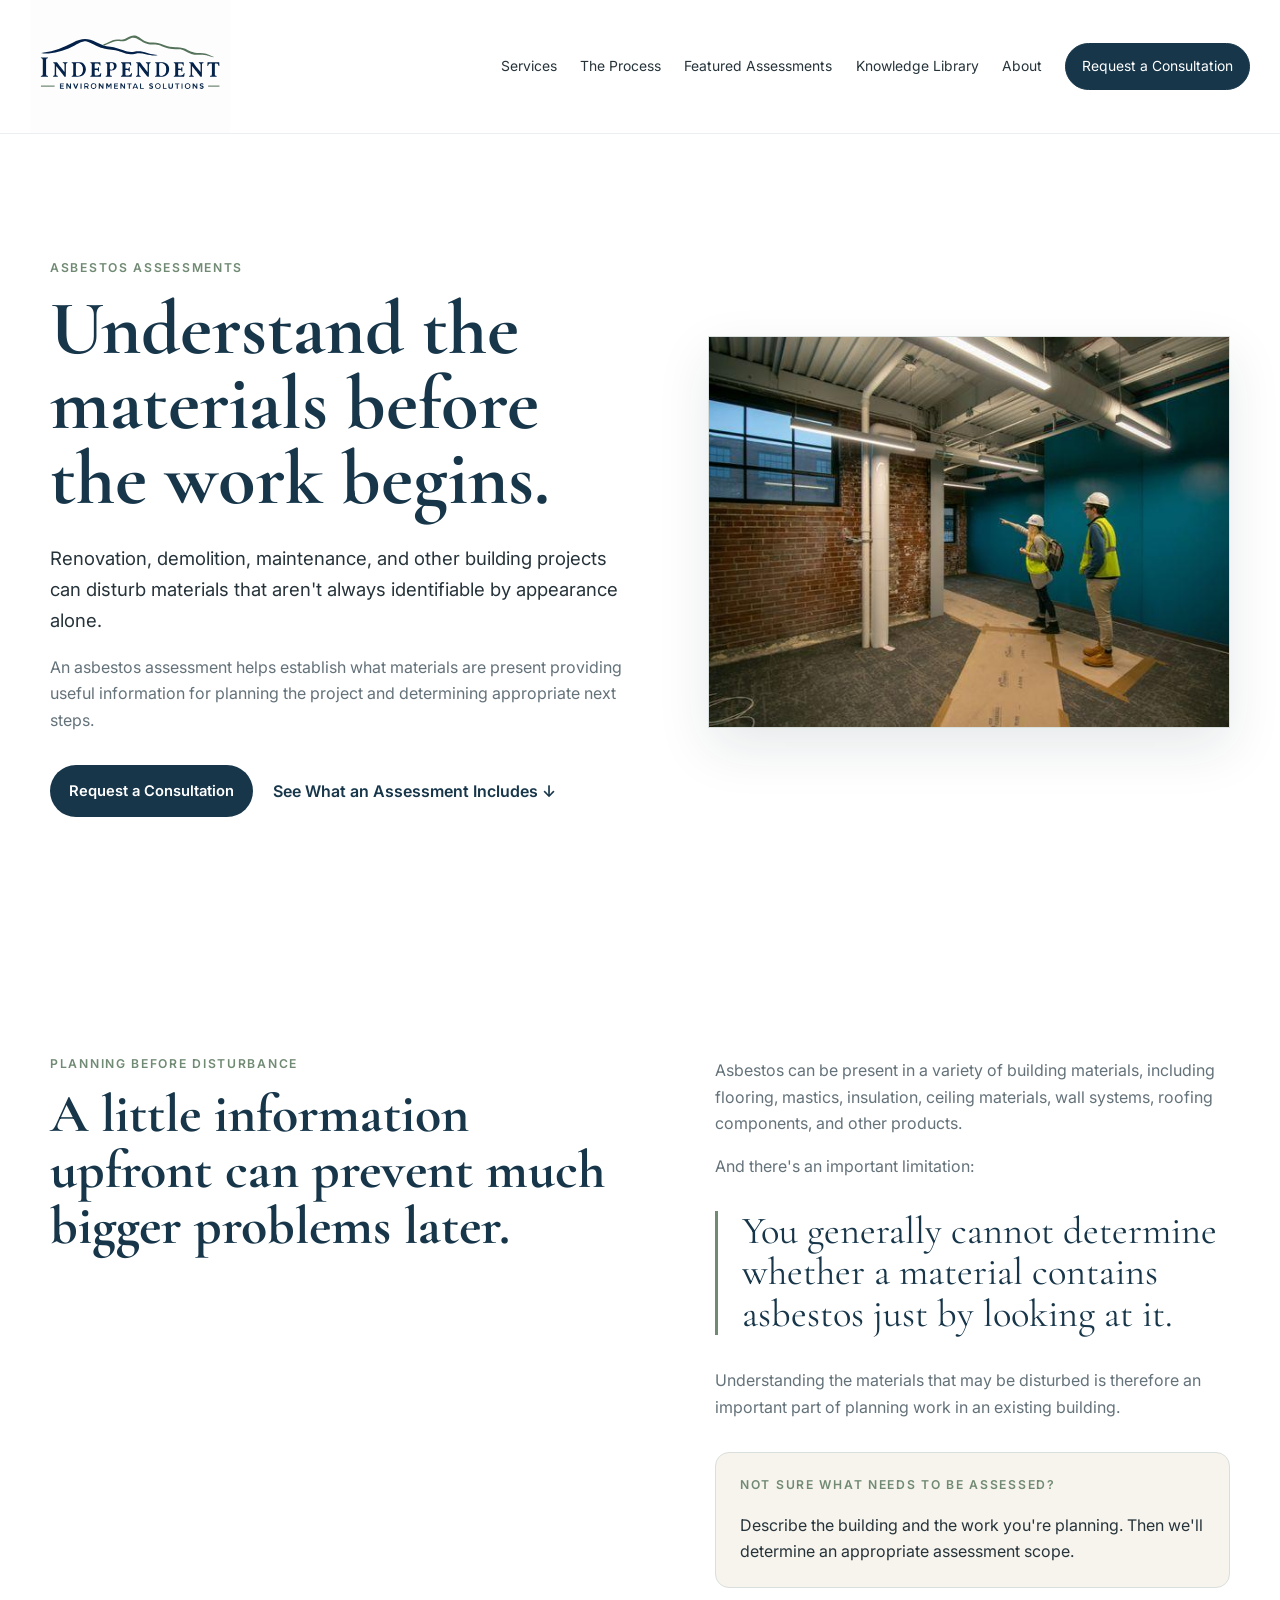
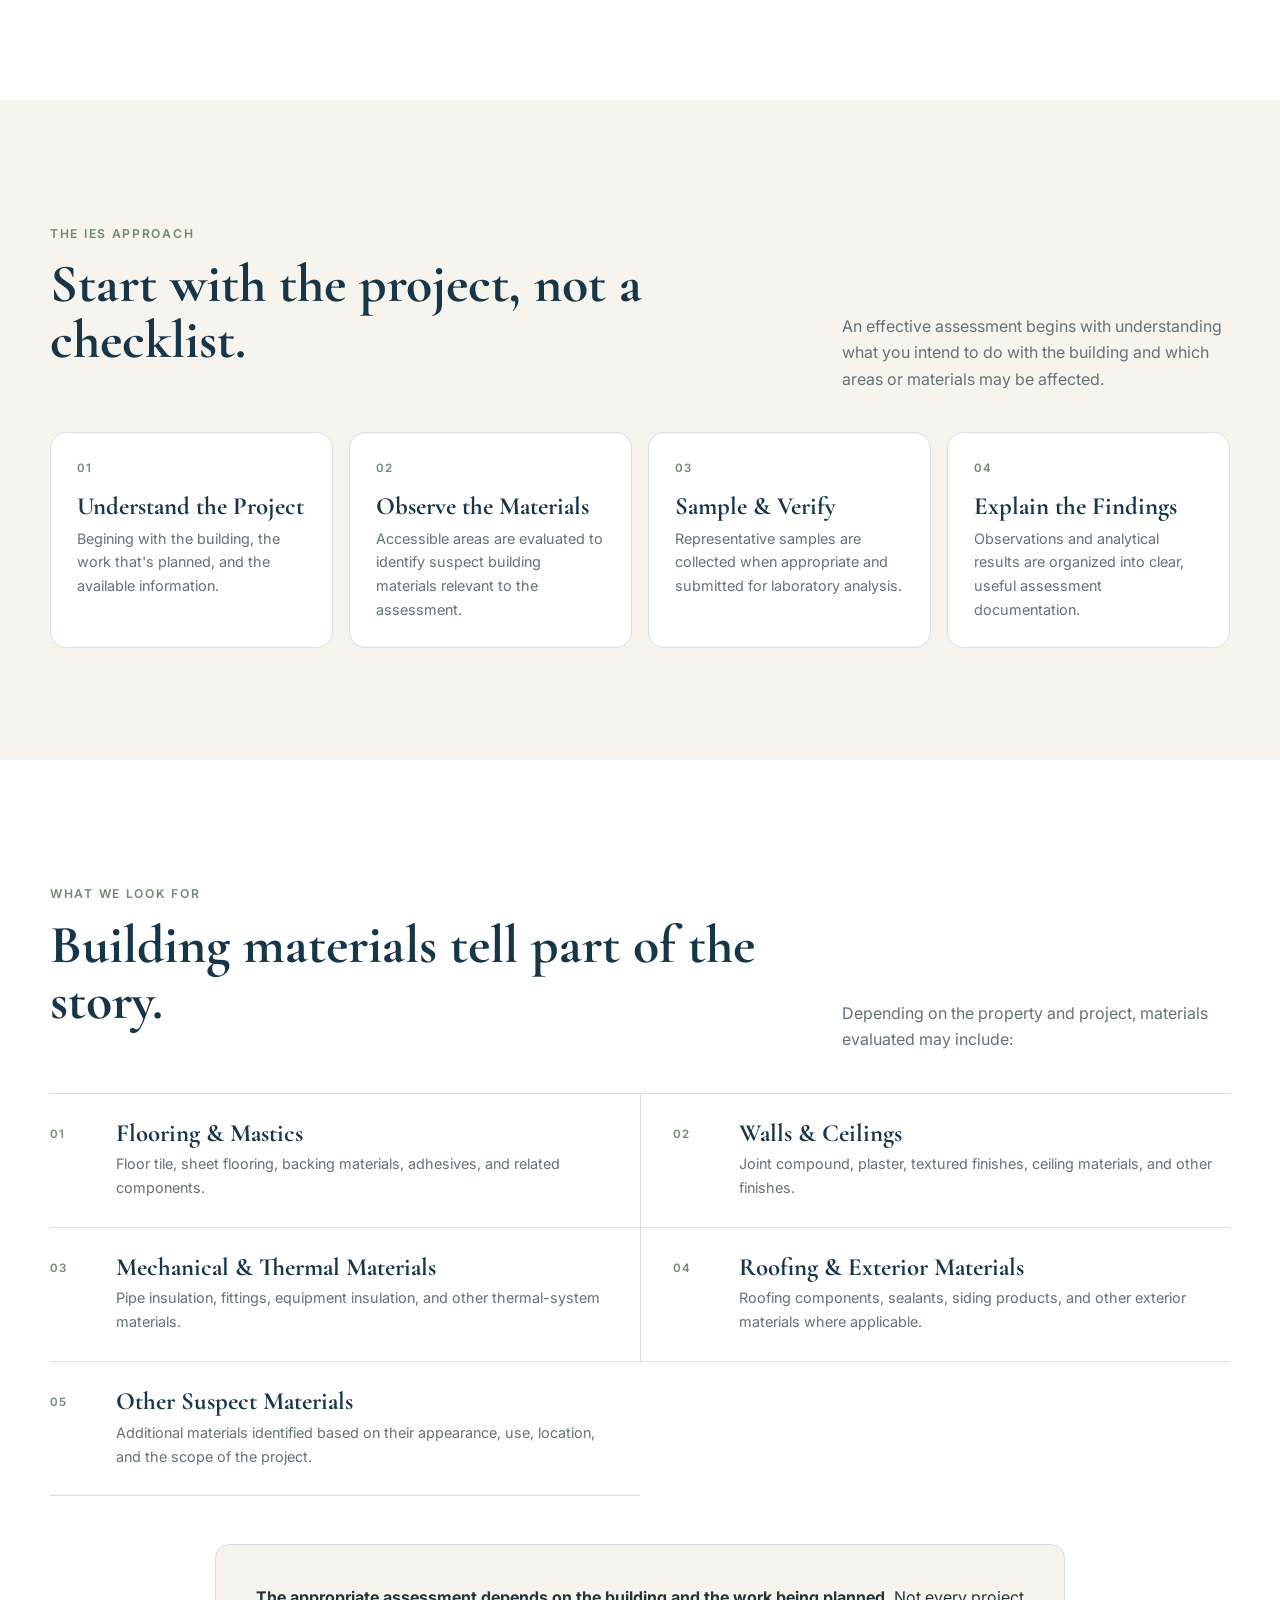
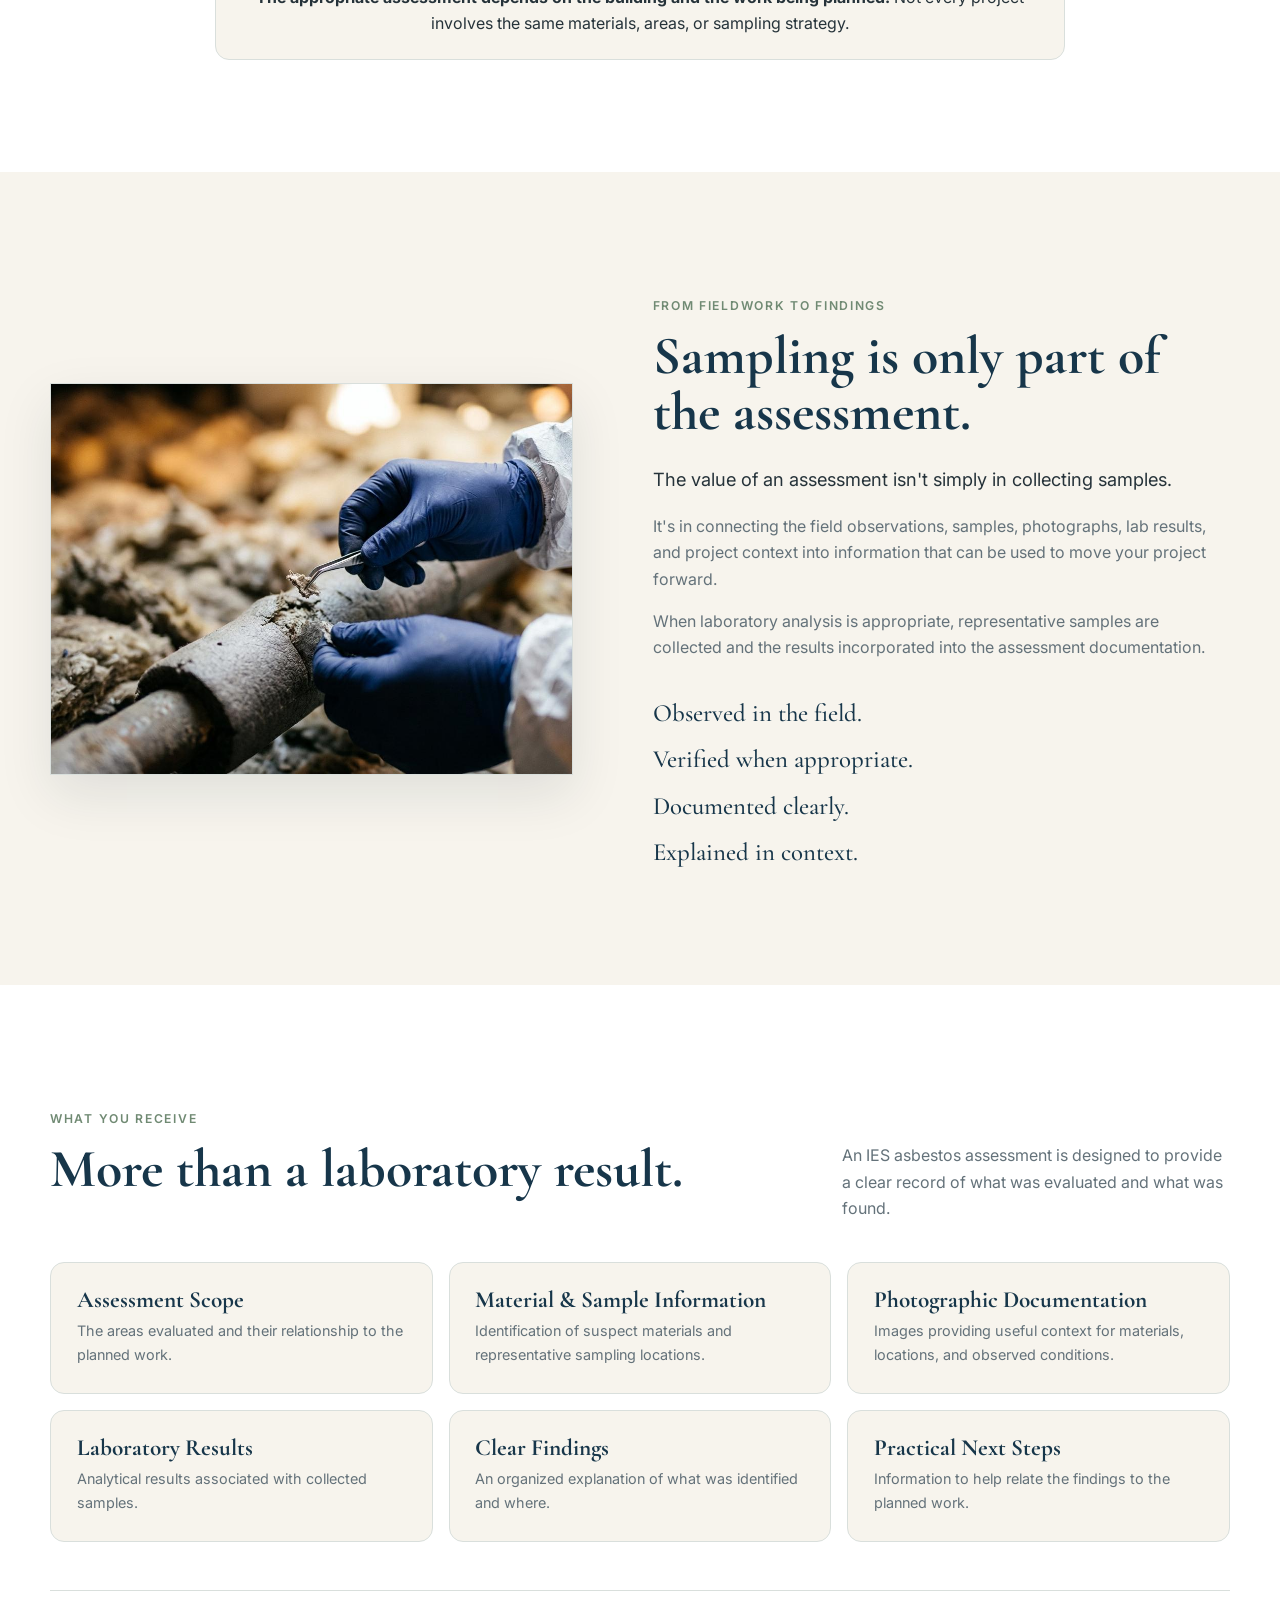
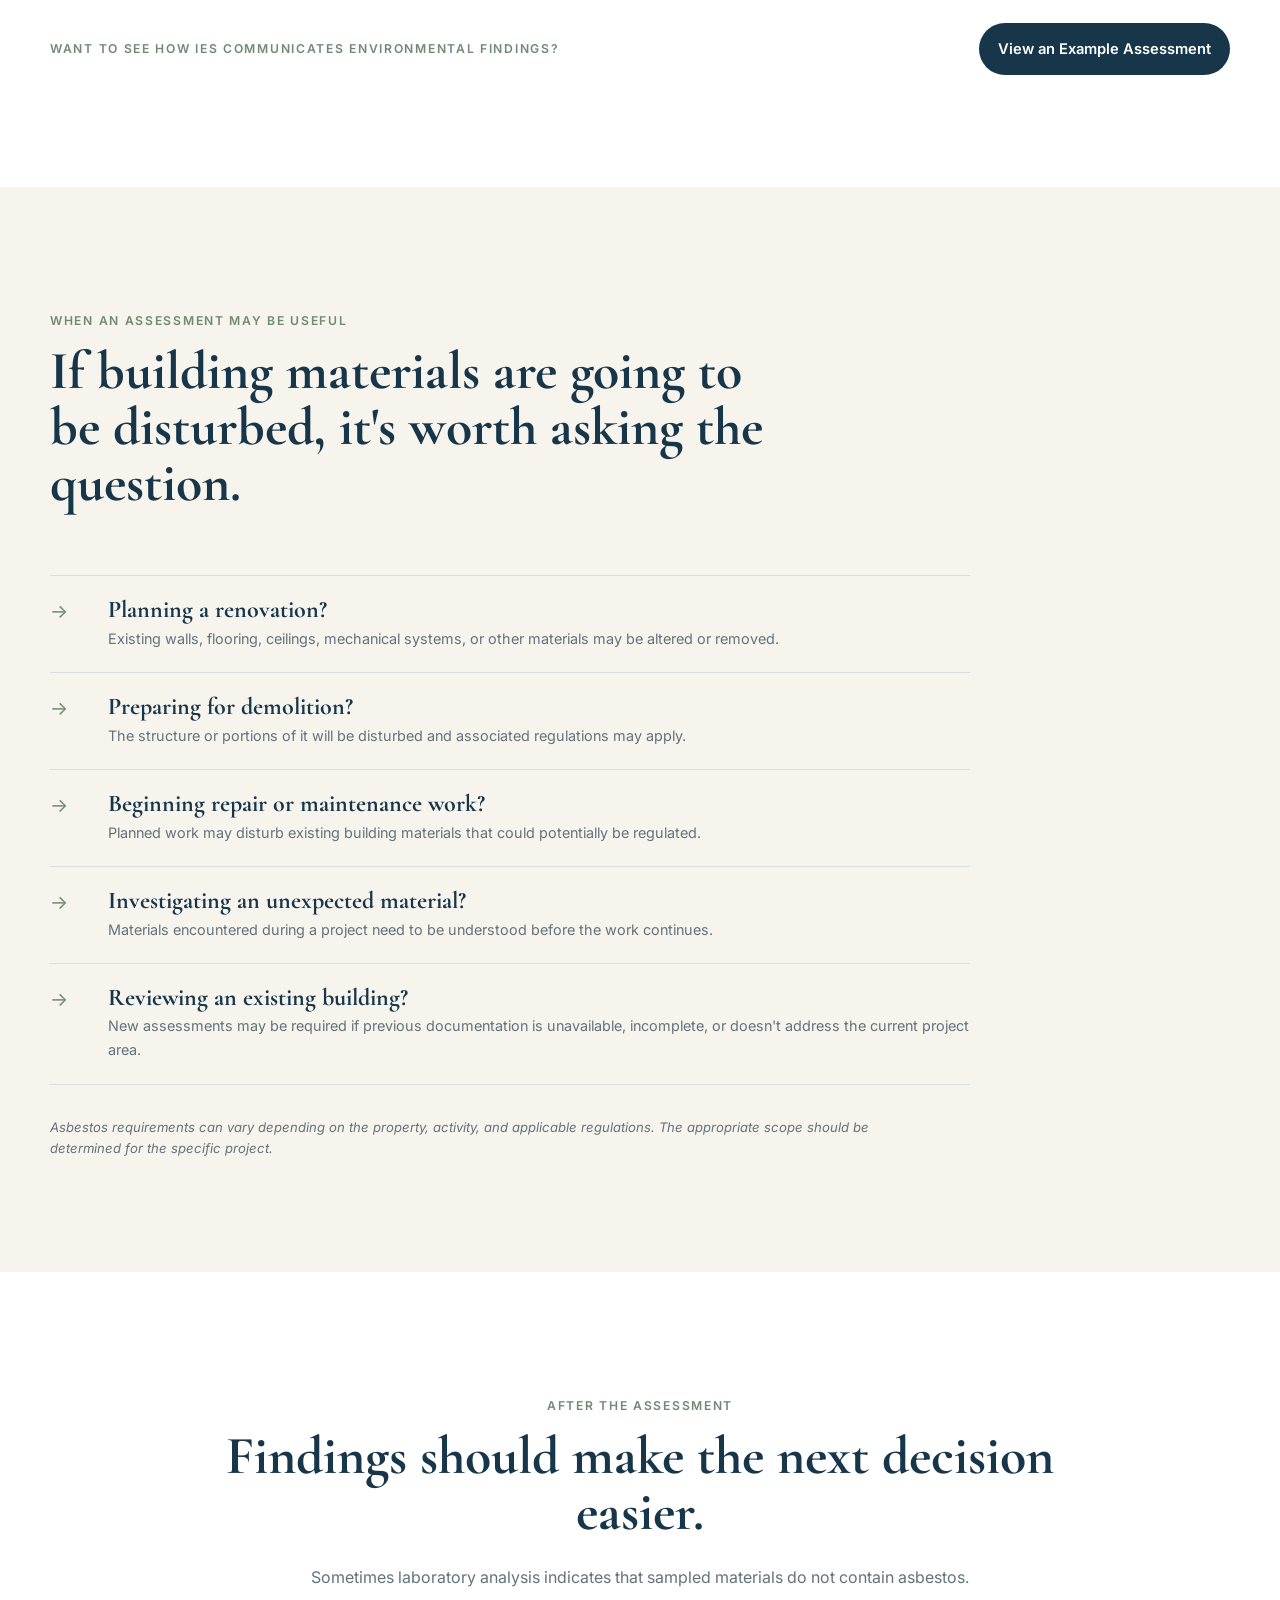
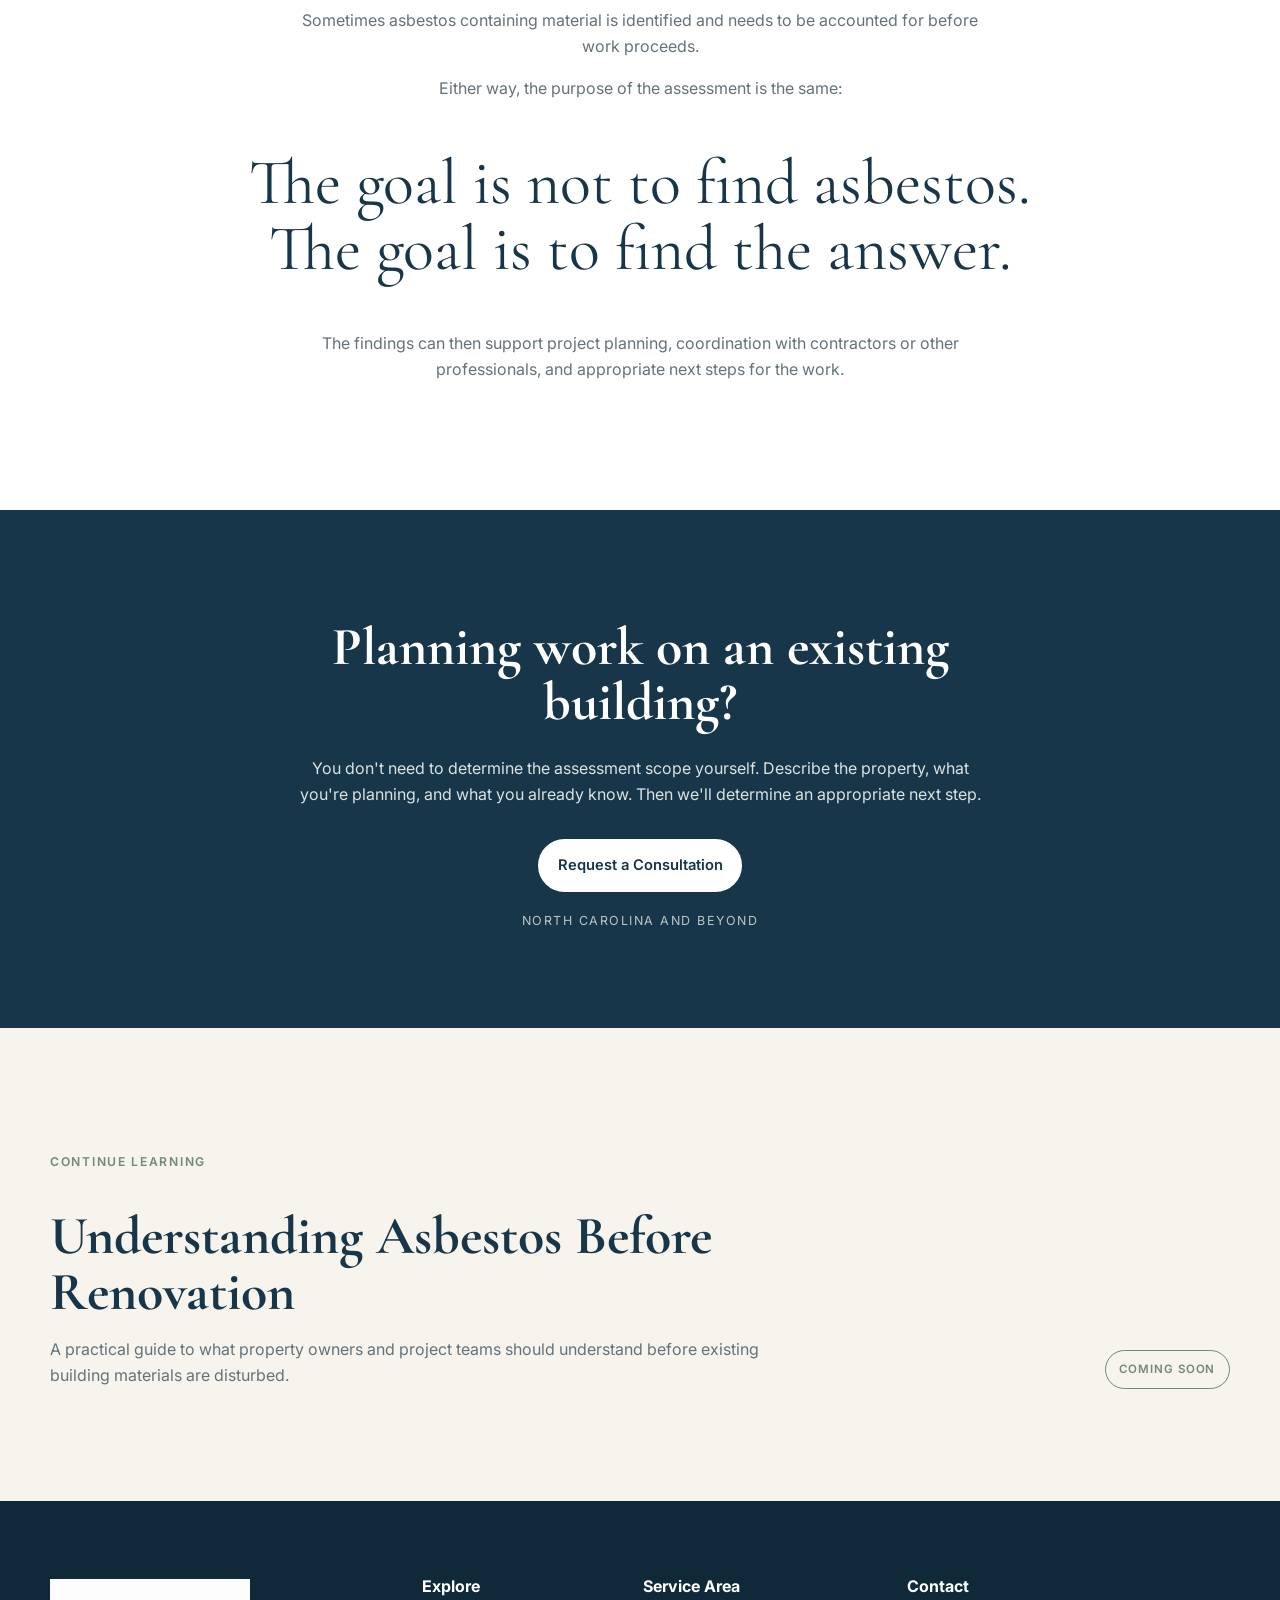
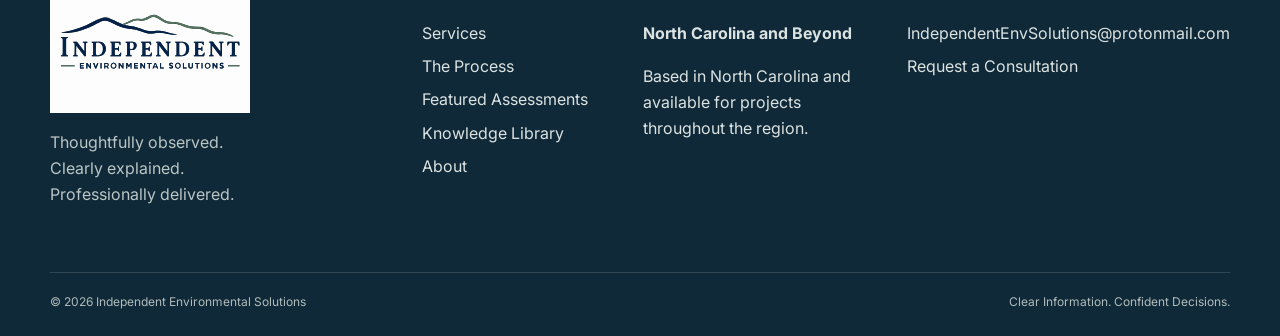
==== commit 70669d6a: "Revise navigation links and improve text clarity Updated text for clarity and consistency in the nav" ====
--- a/asbestos-assessments.html
+++ b/asbestos-assessments.html
@@ -48,7 +48,7 @@
 
       <nav class="main-nav" aria-label="Primary navigation">
         <a href="index.html#services">Services</a>
-        <a href="index.html#process">Our Process</a>
+        <a href="index.html#process">The Process</a>
         <a href="index.html#assessments">Featured Assessments</a>
         <a href="index.html#library">Knowledge Library</a>
         <a href="index.html#about">About</a>
@@ -82,9 +82,9 @@
           </p>
 
           <p>
-            An asbestos assessment helps establish what materials are present
-            in the areas affected by the work—providing useful information for
-            planning the project and determining appropriate next steps.
+            An asbestos assessment helps establish what materials
+            are present providing useful information for planning
+            the project and determining appropriate next steps.
           </p>
 
           <div class="service-hero-actions">
@@ -169,7 +169,7 @@
         <div class="section-heading">
           <div>
             <p class="eyebrow">The IES Approach</p>
-            <h2>Start with the project—not a checklist.</h2>
+            <h2>Start with the project, not a checklist.</h2>
           </div>
 
           <p>
@@ -529,7 +529,7 @@
         </p>
 
         <p>
-          Sometimes asbestos-containing material is identified and needs to be
+          Sometimes asbestos containing material is identified and needs to be
           accounted for before work proceeds.
         </p>
 
@@ -553,7 +553,7 @@
     <section class="service-cta">
       <div class="shell service-cta-inner">
 
-        <p class="eyebrow light">Start a Conversation</p>
+        <p class="eyebrow light"></p>
 
         <h2>Planning work on an existing building?</h2>
 
@@ -628,7 +628,7 @@
       <div>
         <h4>Explore</h4>
         <a href="index.html#services">Services</a>
-        <a href="index.html#process">Our Process</a>
+        <a href="index.html#process">The Process</a>
         <a href="index.html#assessments">Featured Assessments</a>
         <a href="index.html#library">Knowledge Library</a>
         <a href="index.html#about">About</a>
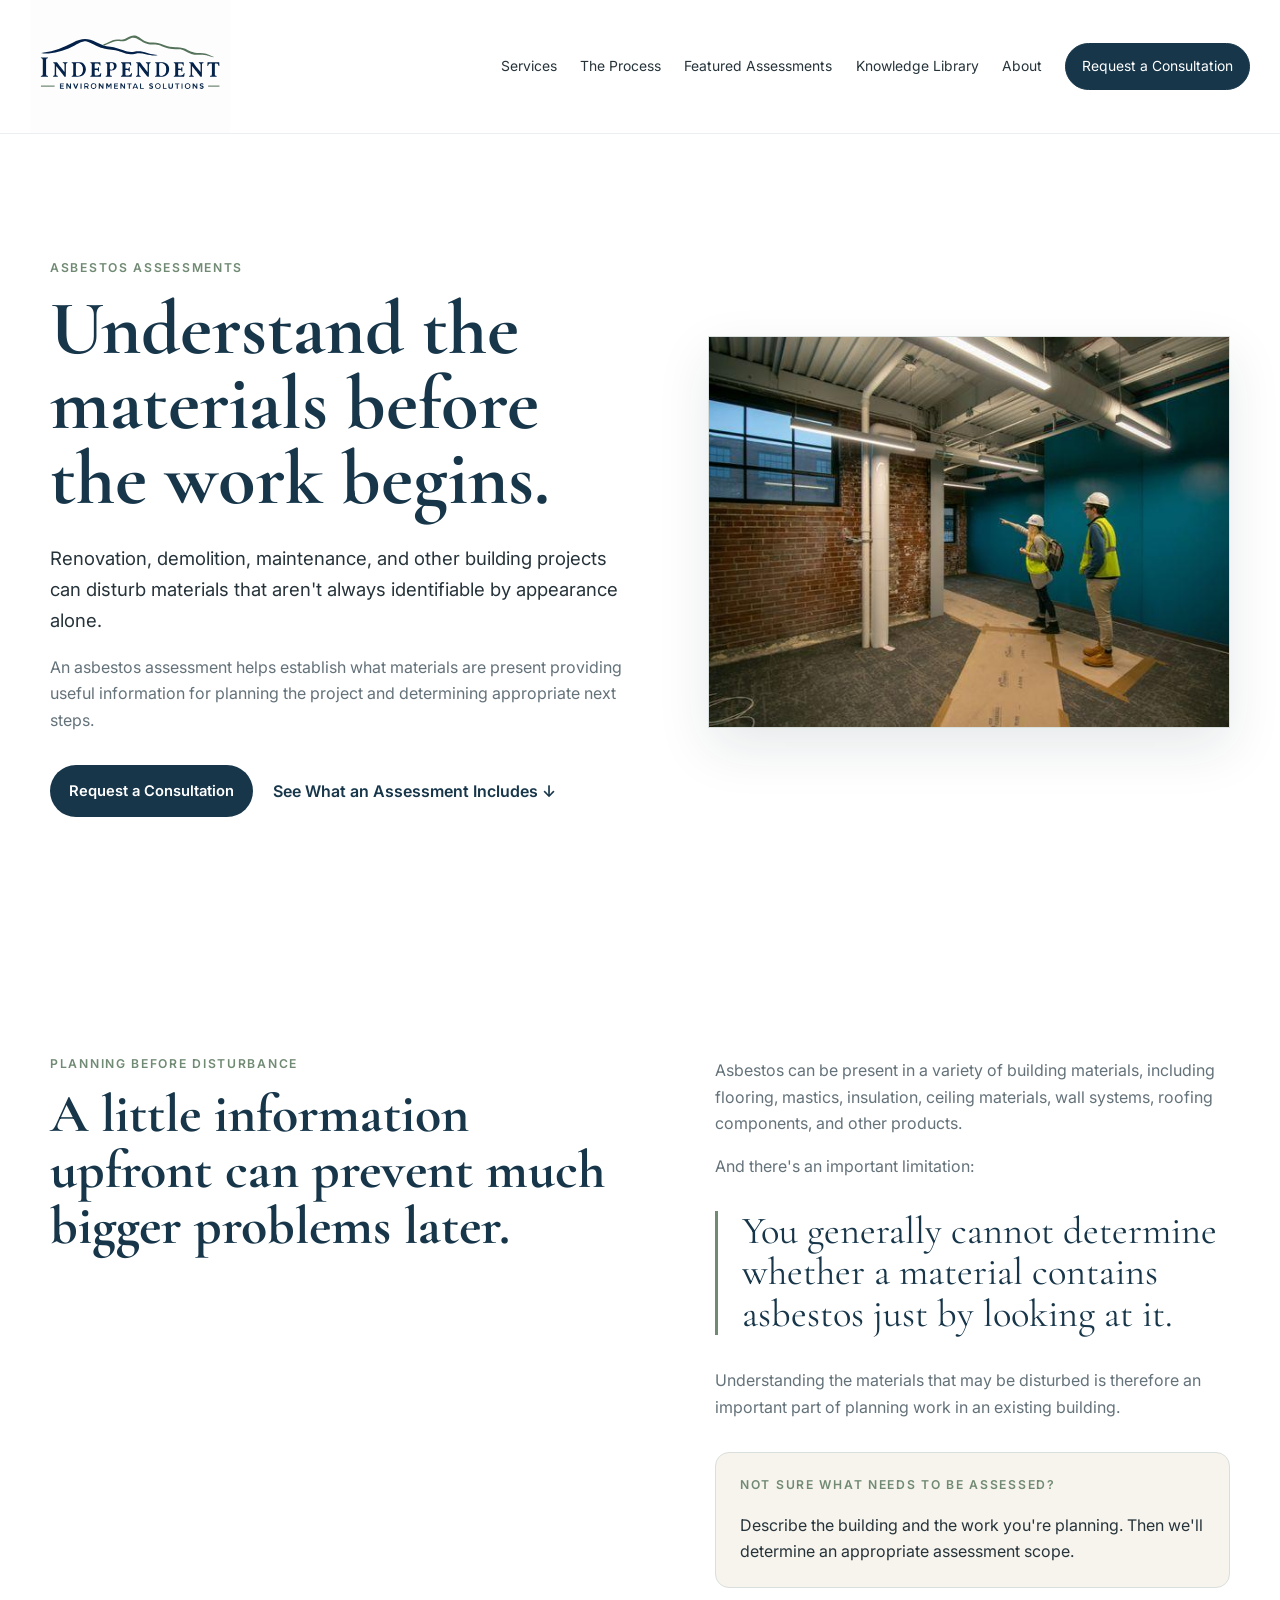
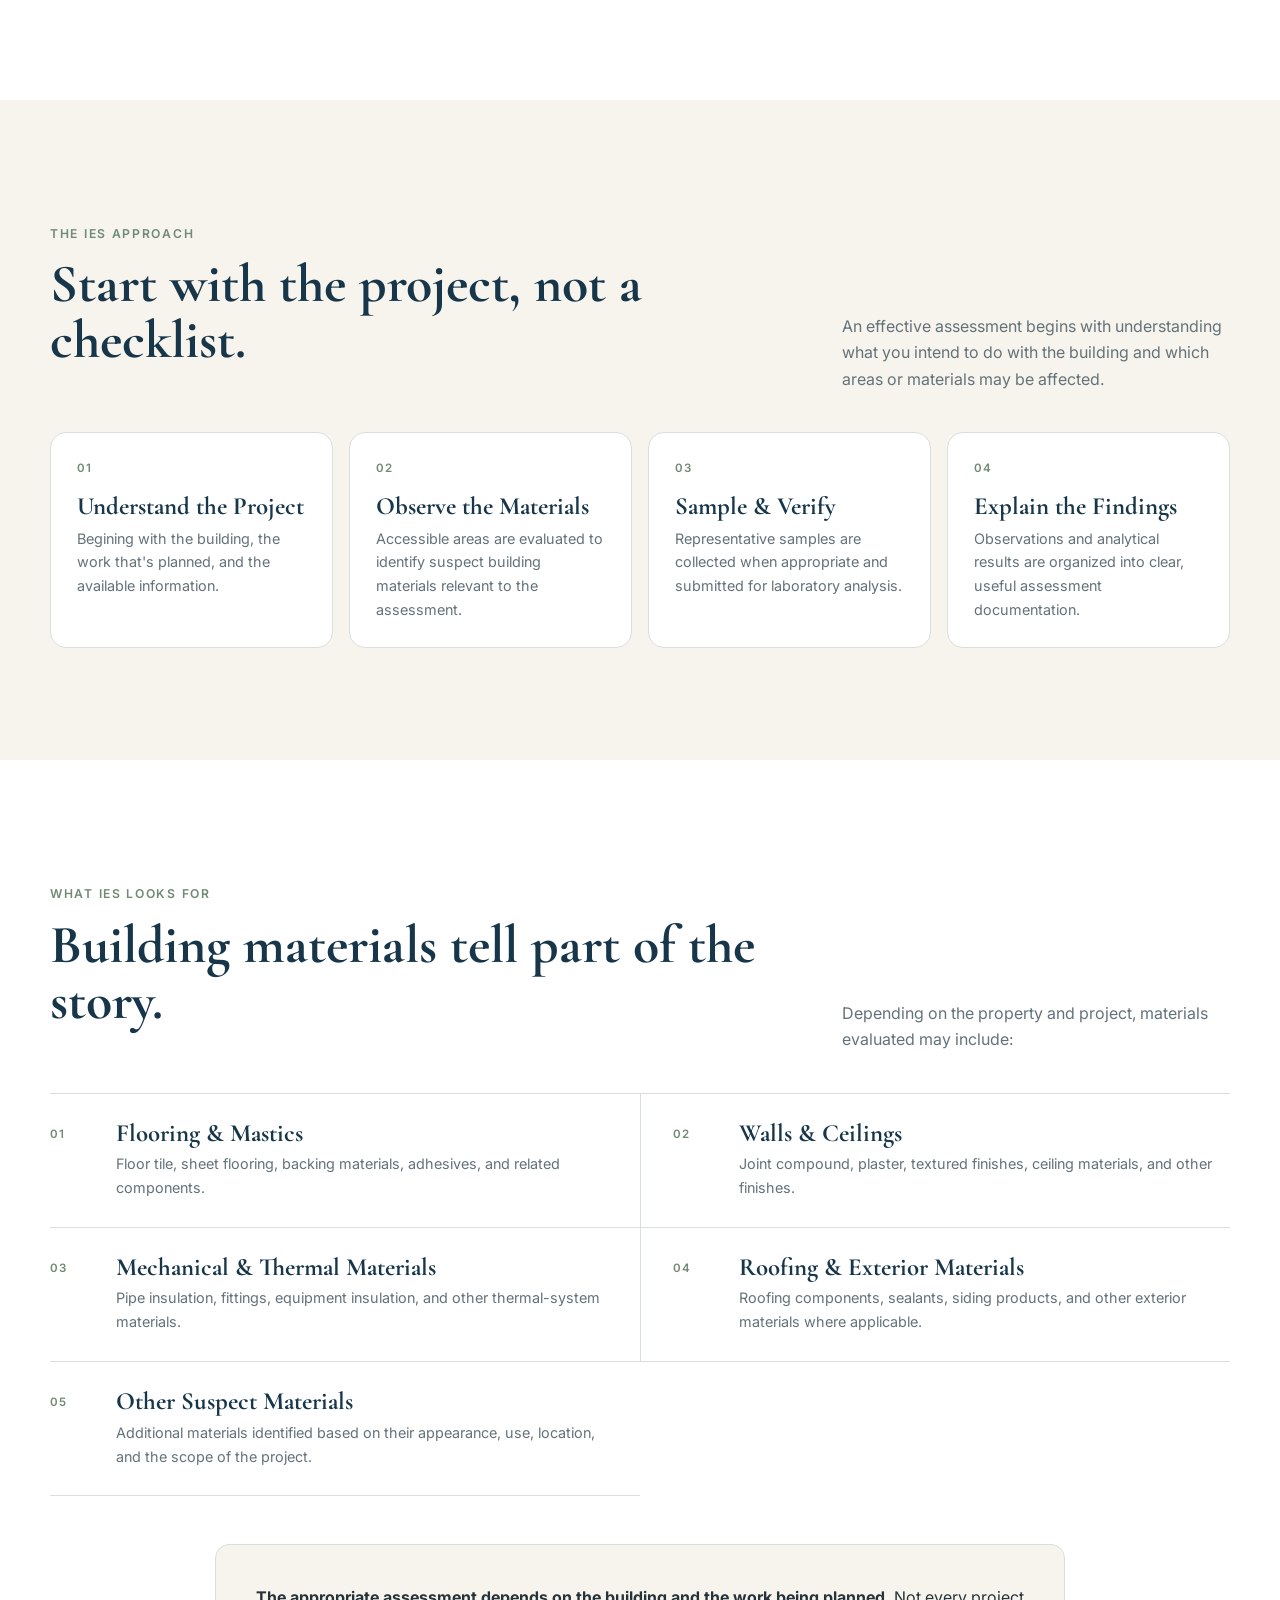
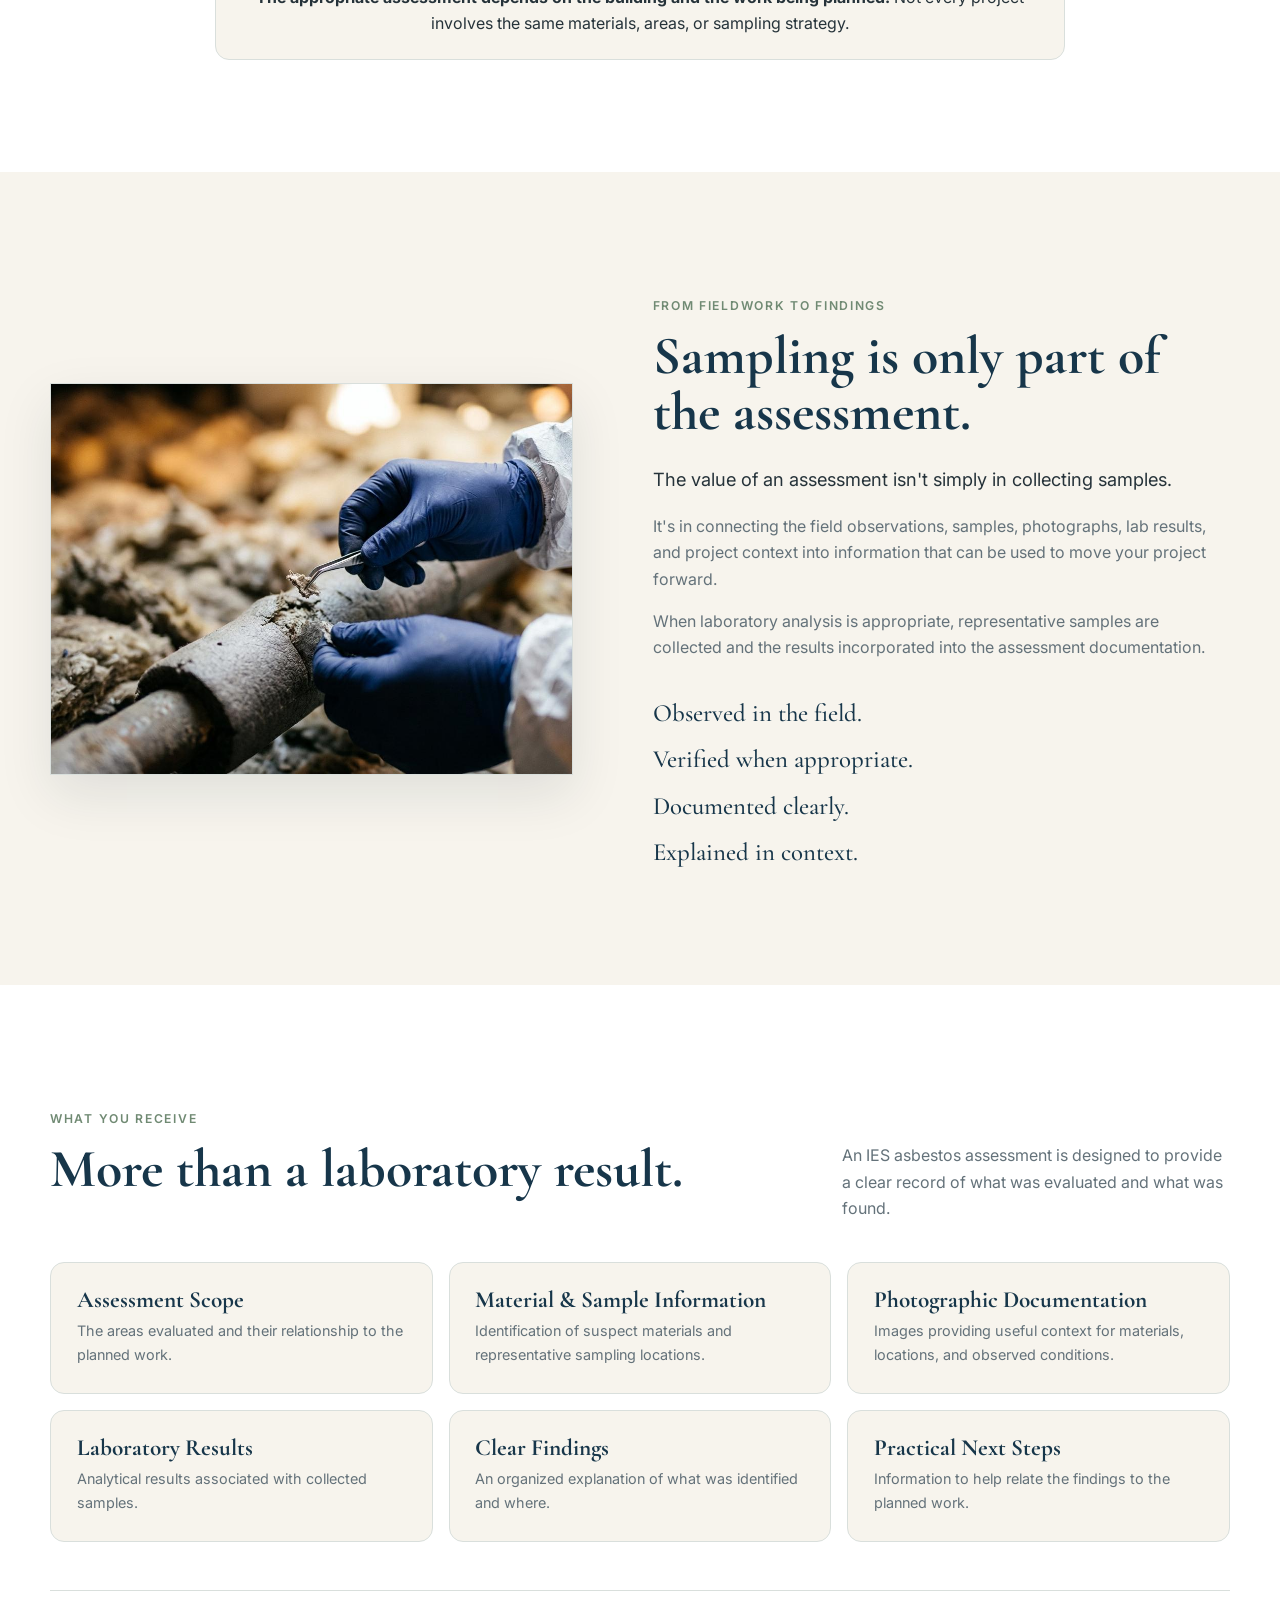
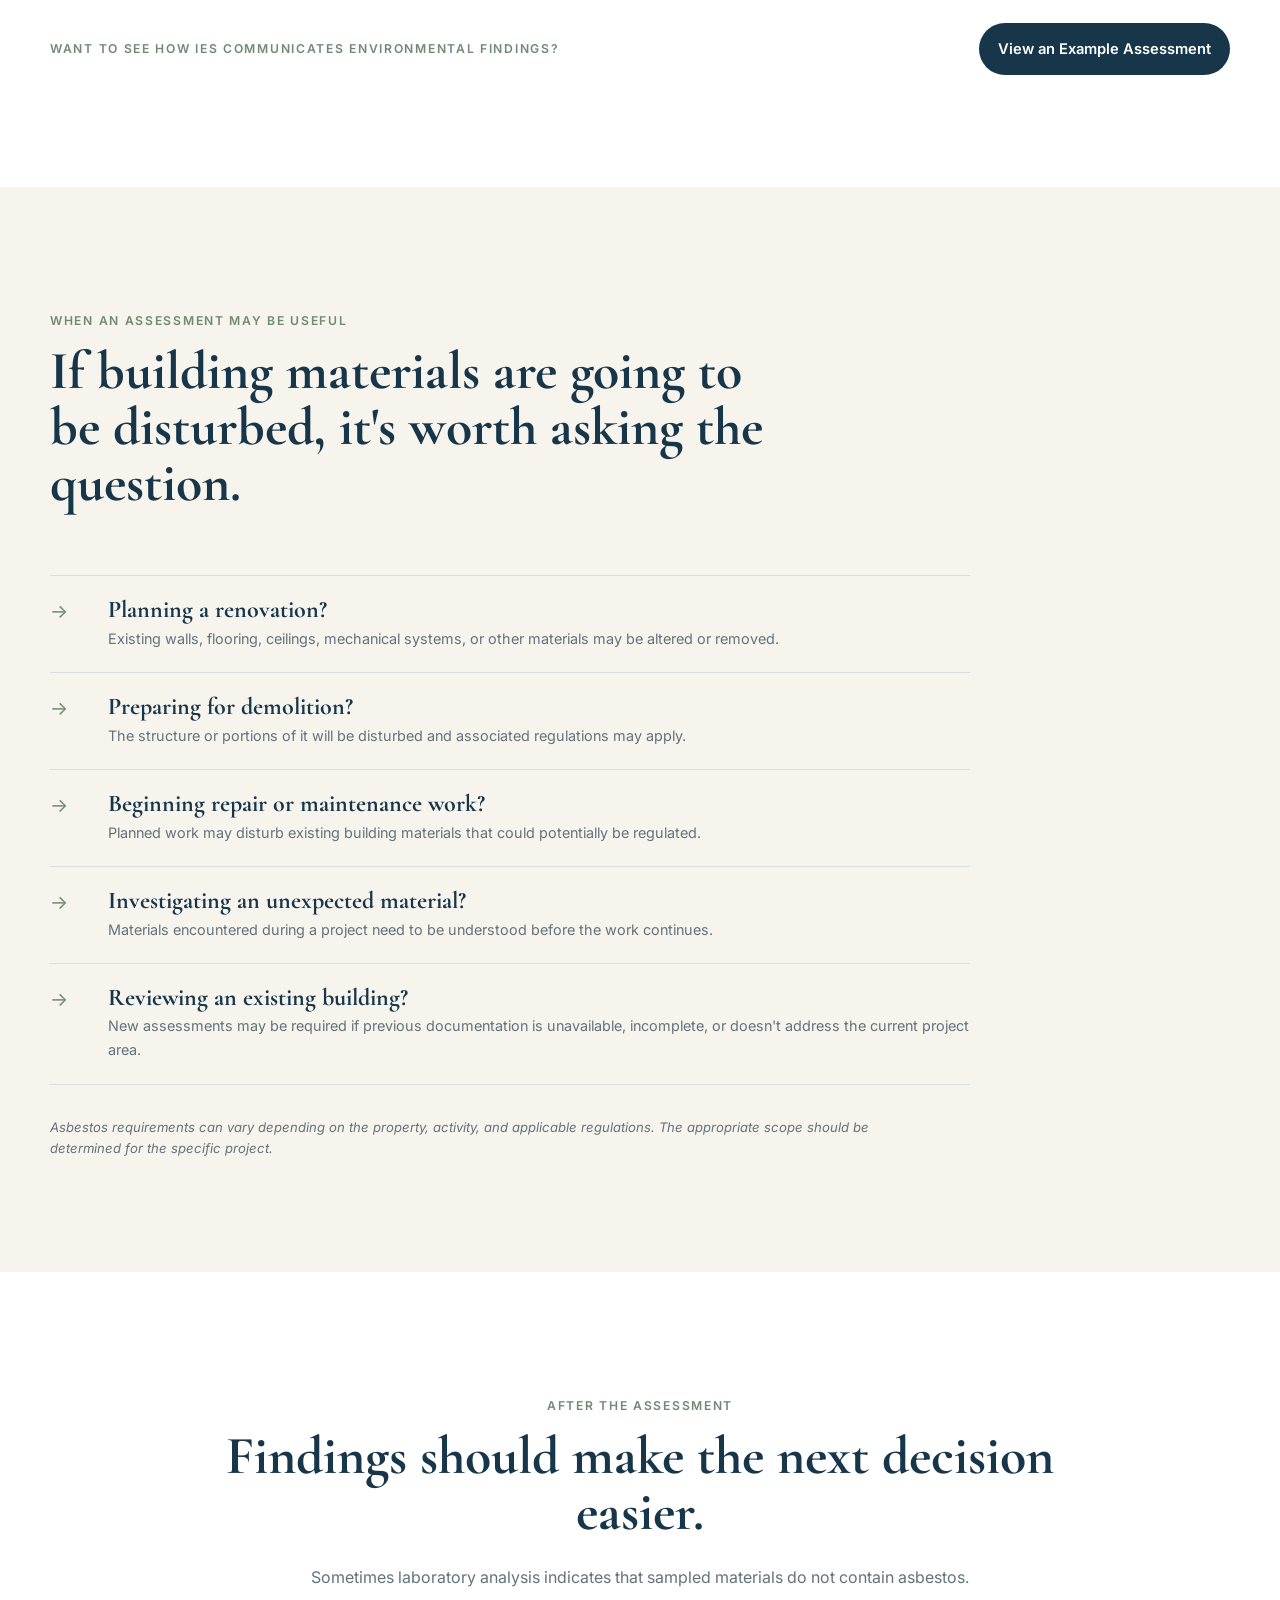
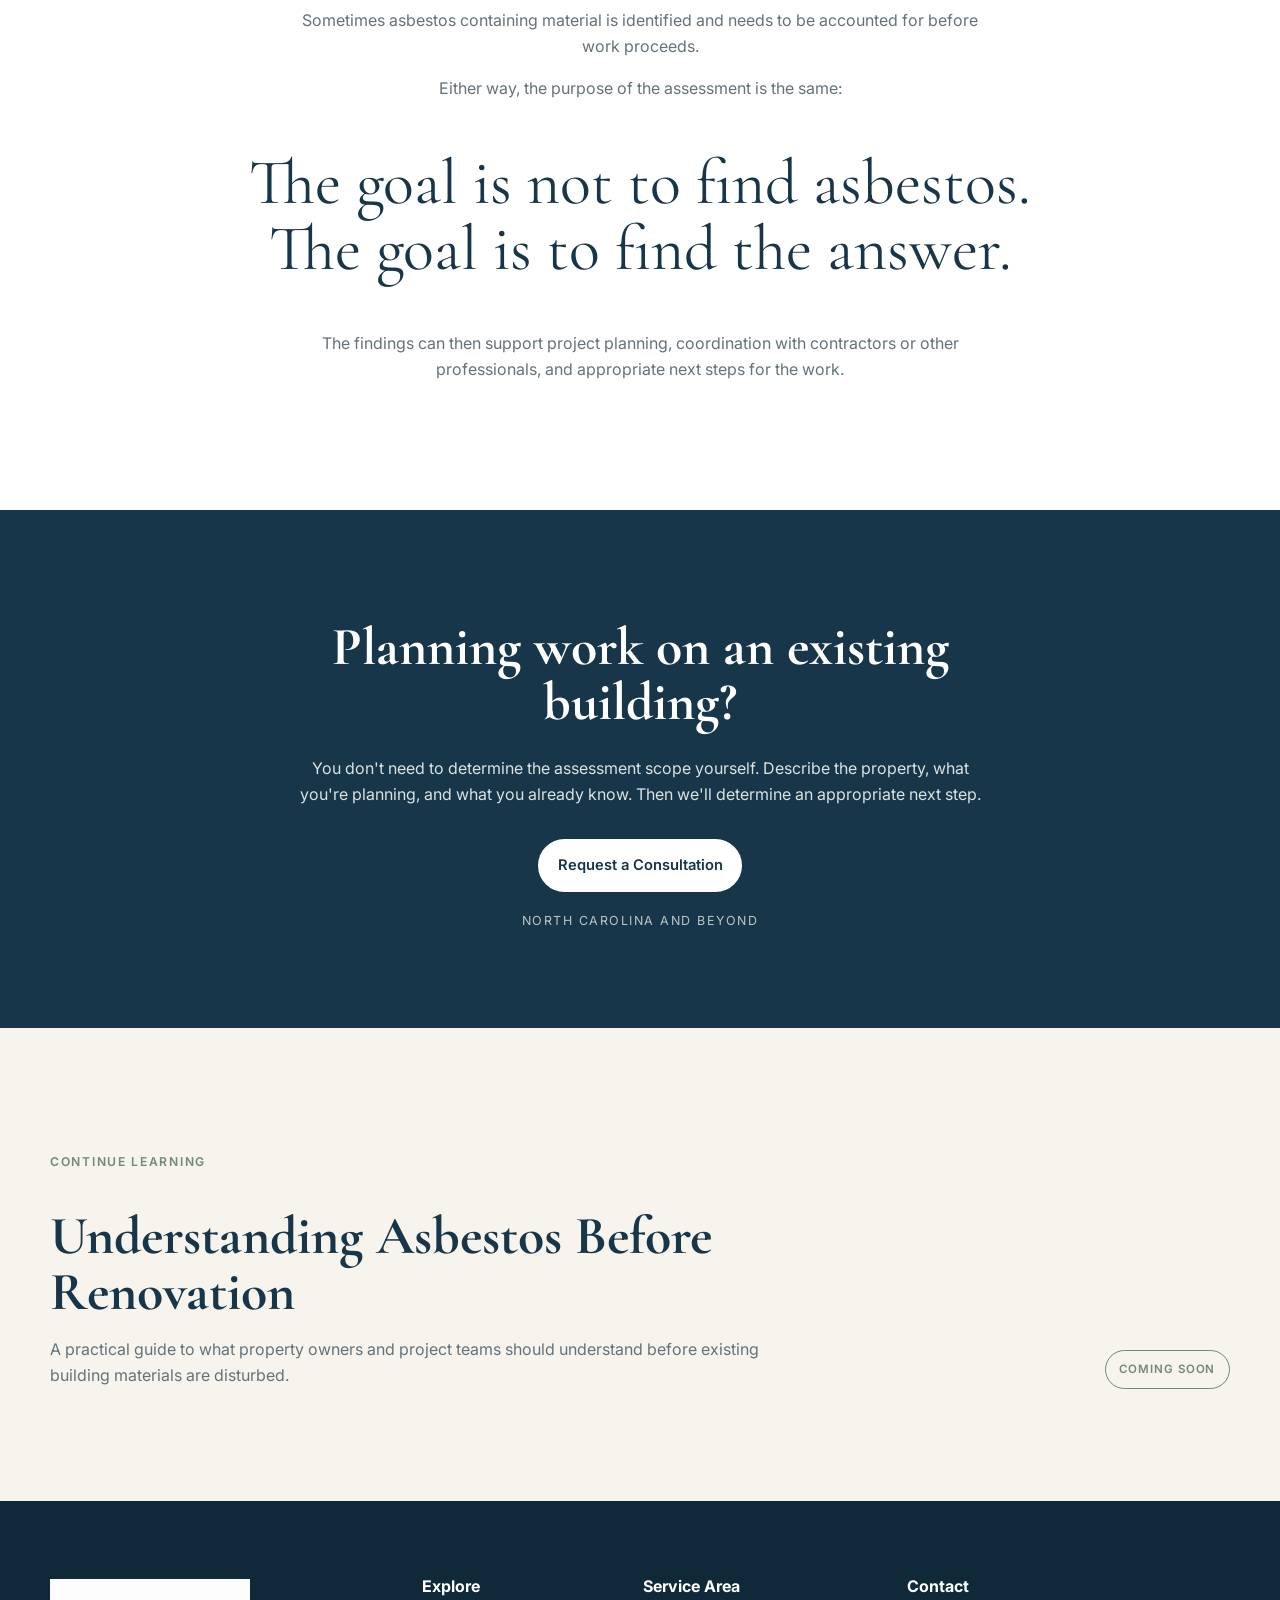
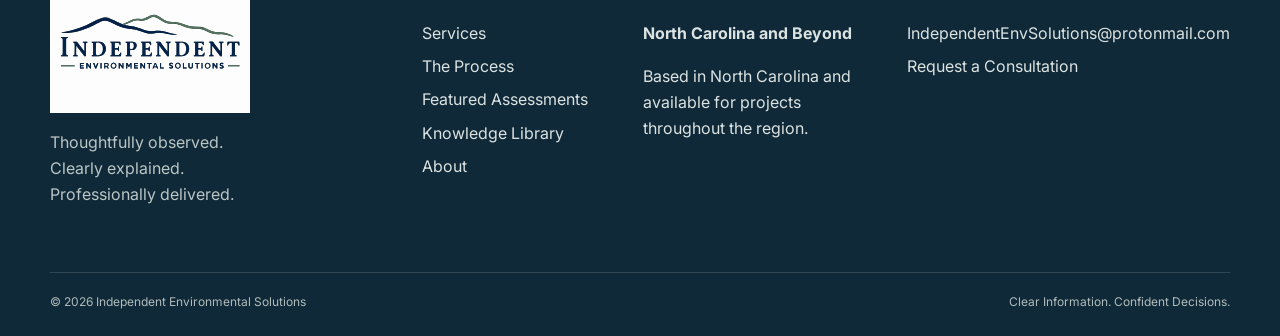
==== commit 9de00d16: "Update eyebrow text to reflect IES criteria" ====
--- a/asbestos-assessments.html
+++ b/asbestos-assessments.html
@@ -227,7 +227,7 @@
 
         <div class="section-heading">
           <div>
-            <p class="eyebrow">What We Look For</p>
+            <p class="eyebrow">What IES Looks For</p>
             <h2>Building materials tell part of the story.</h2>
           </div>
 
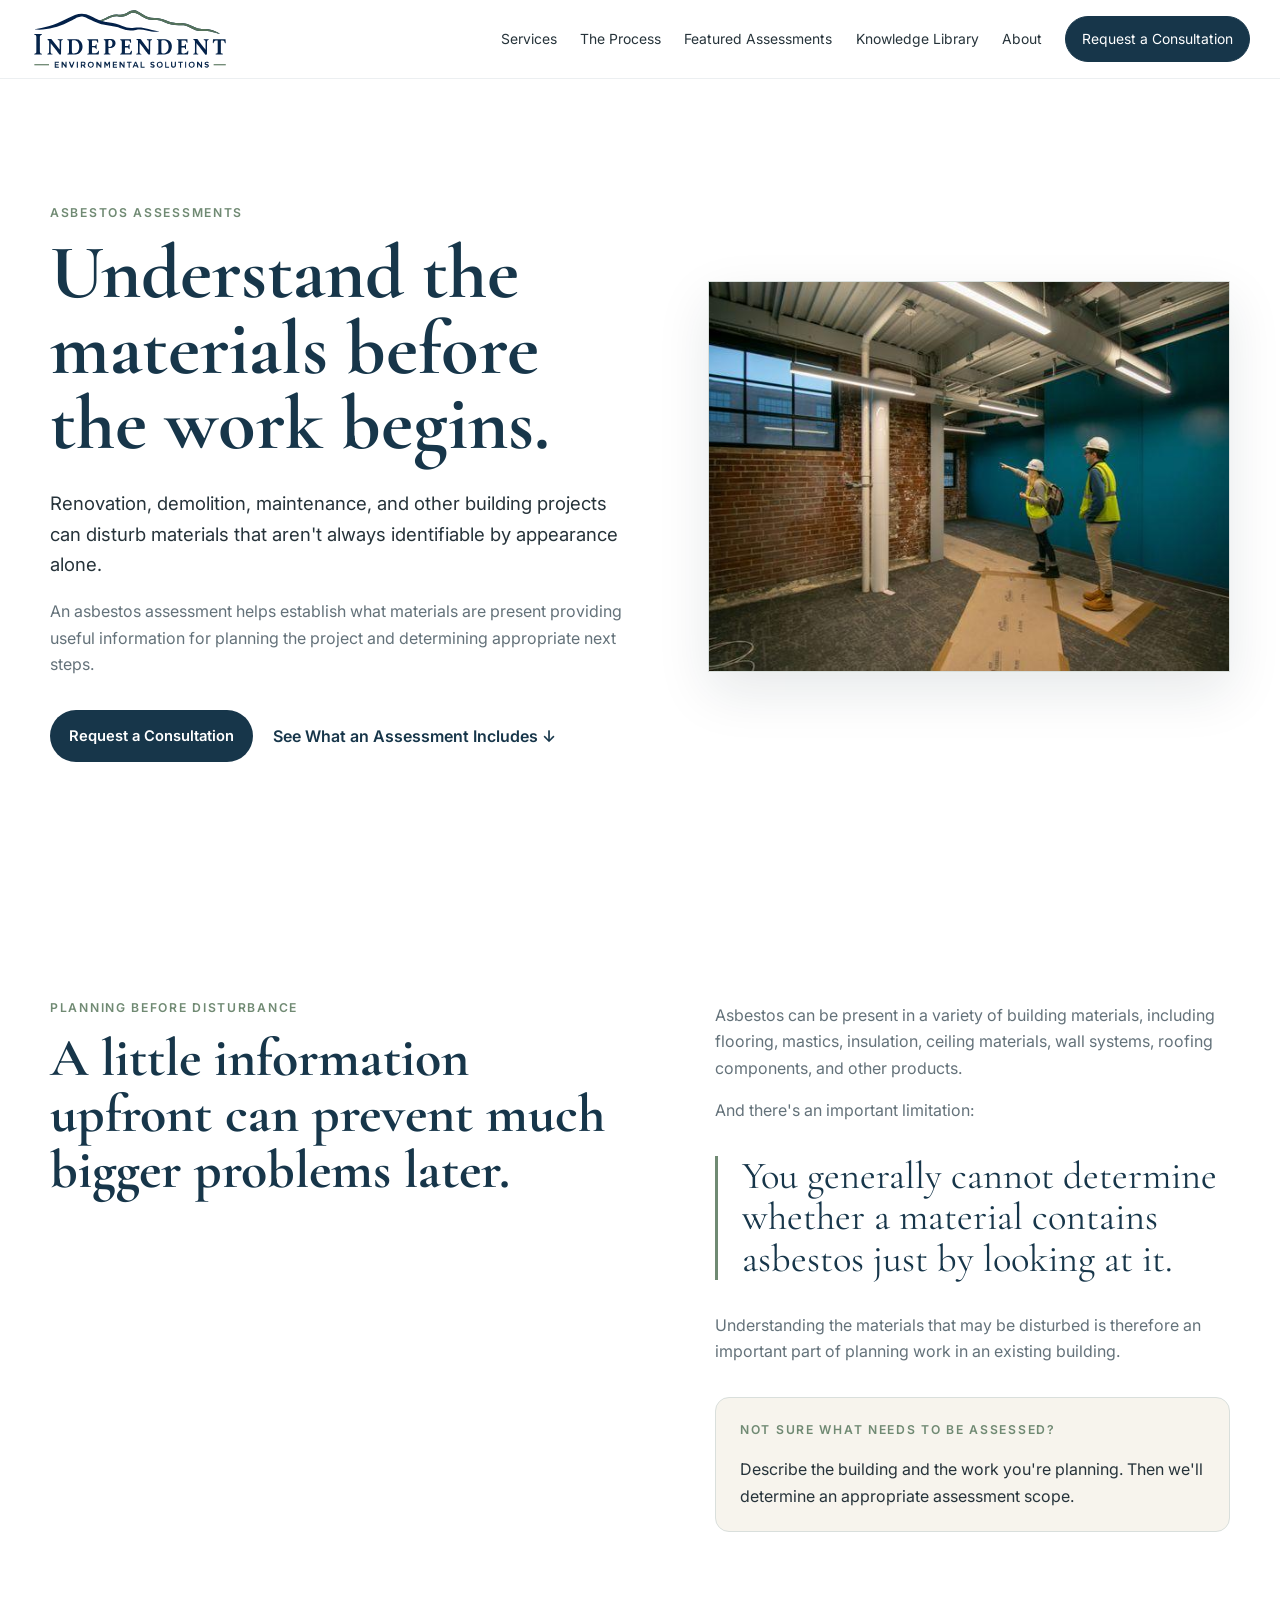
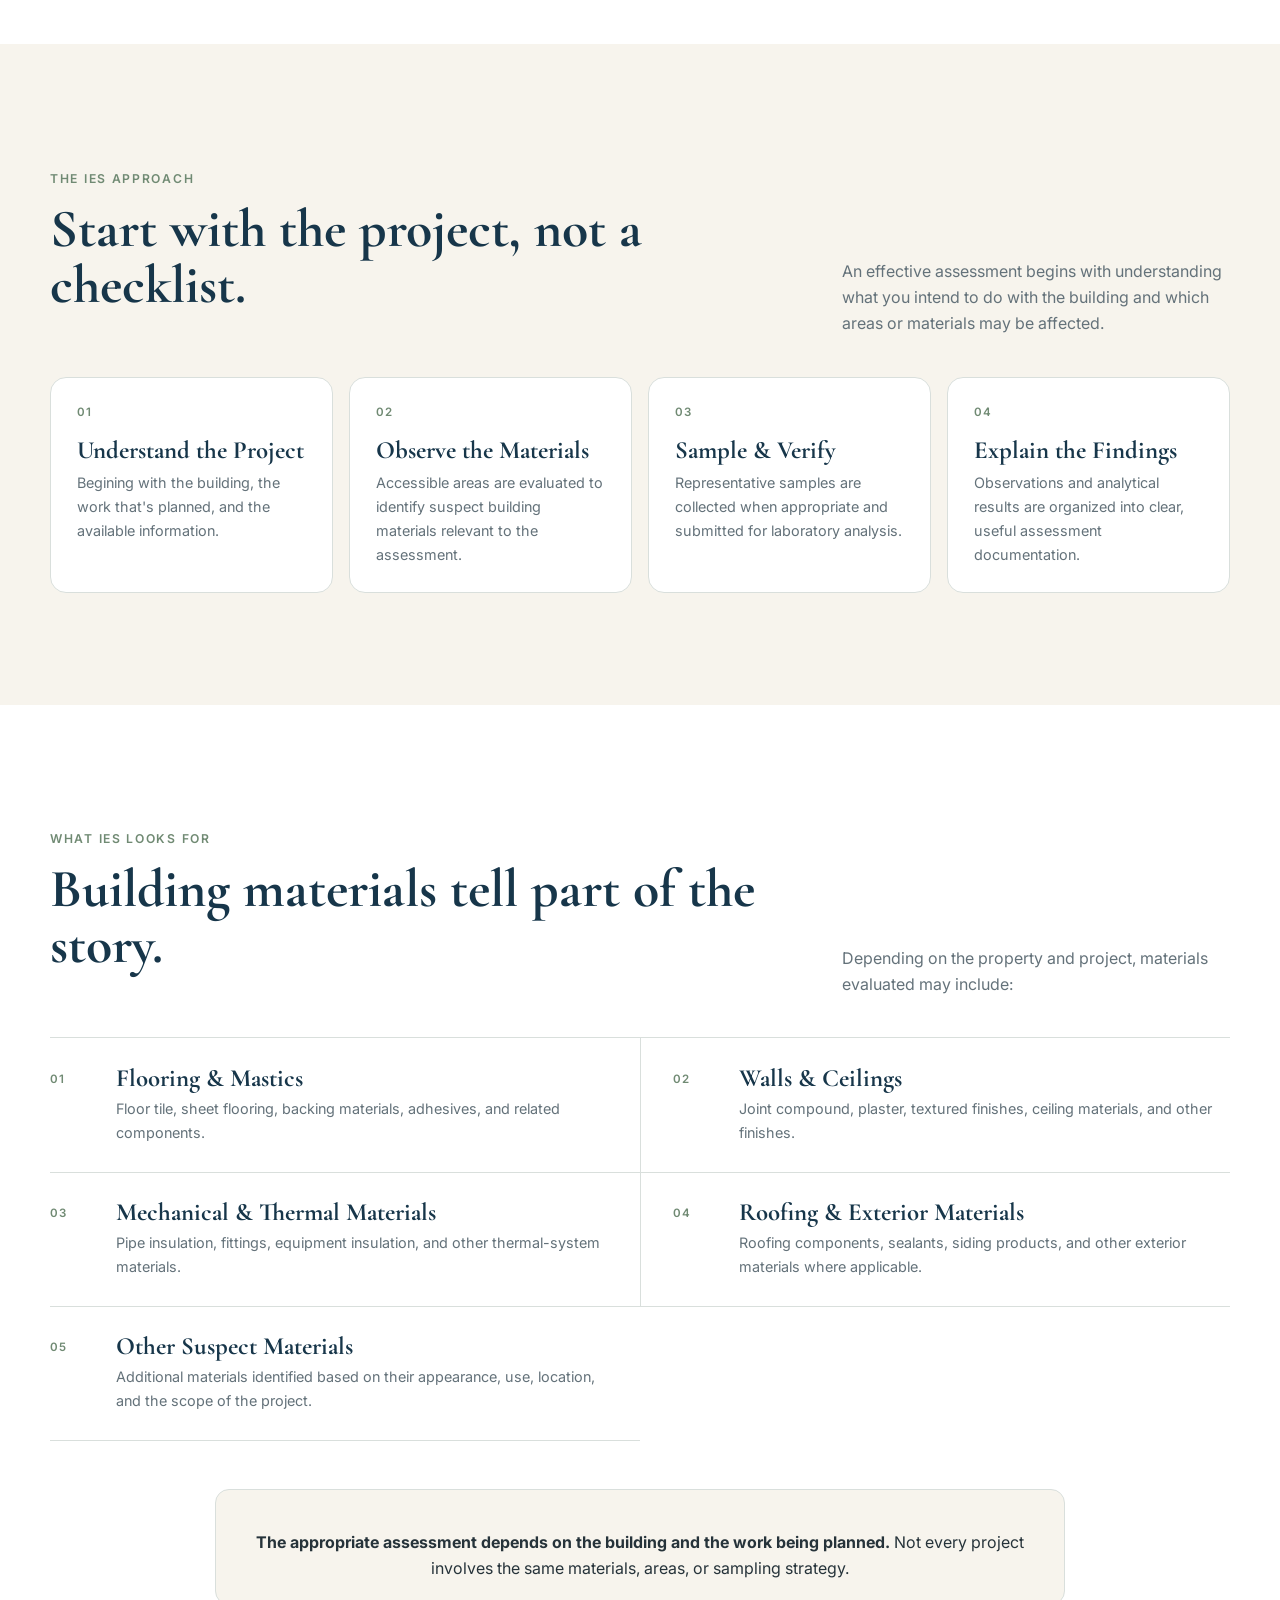
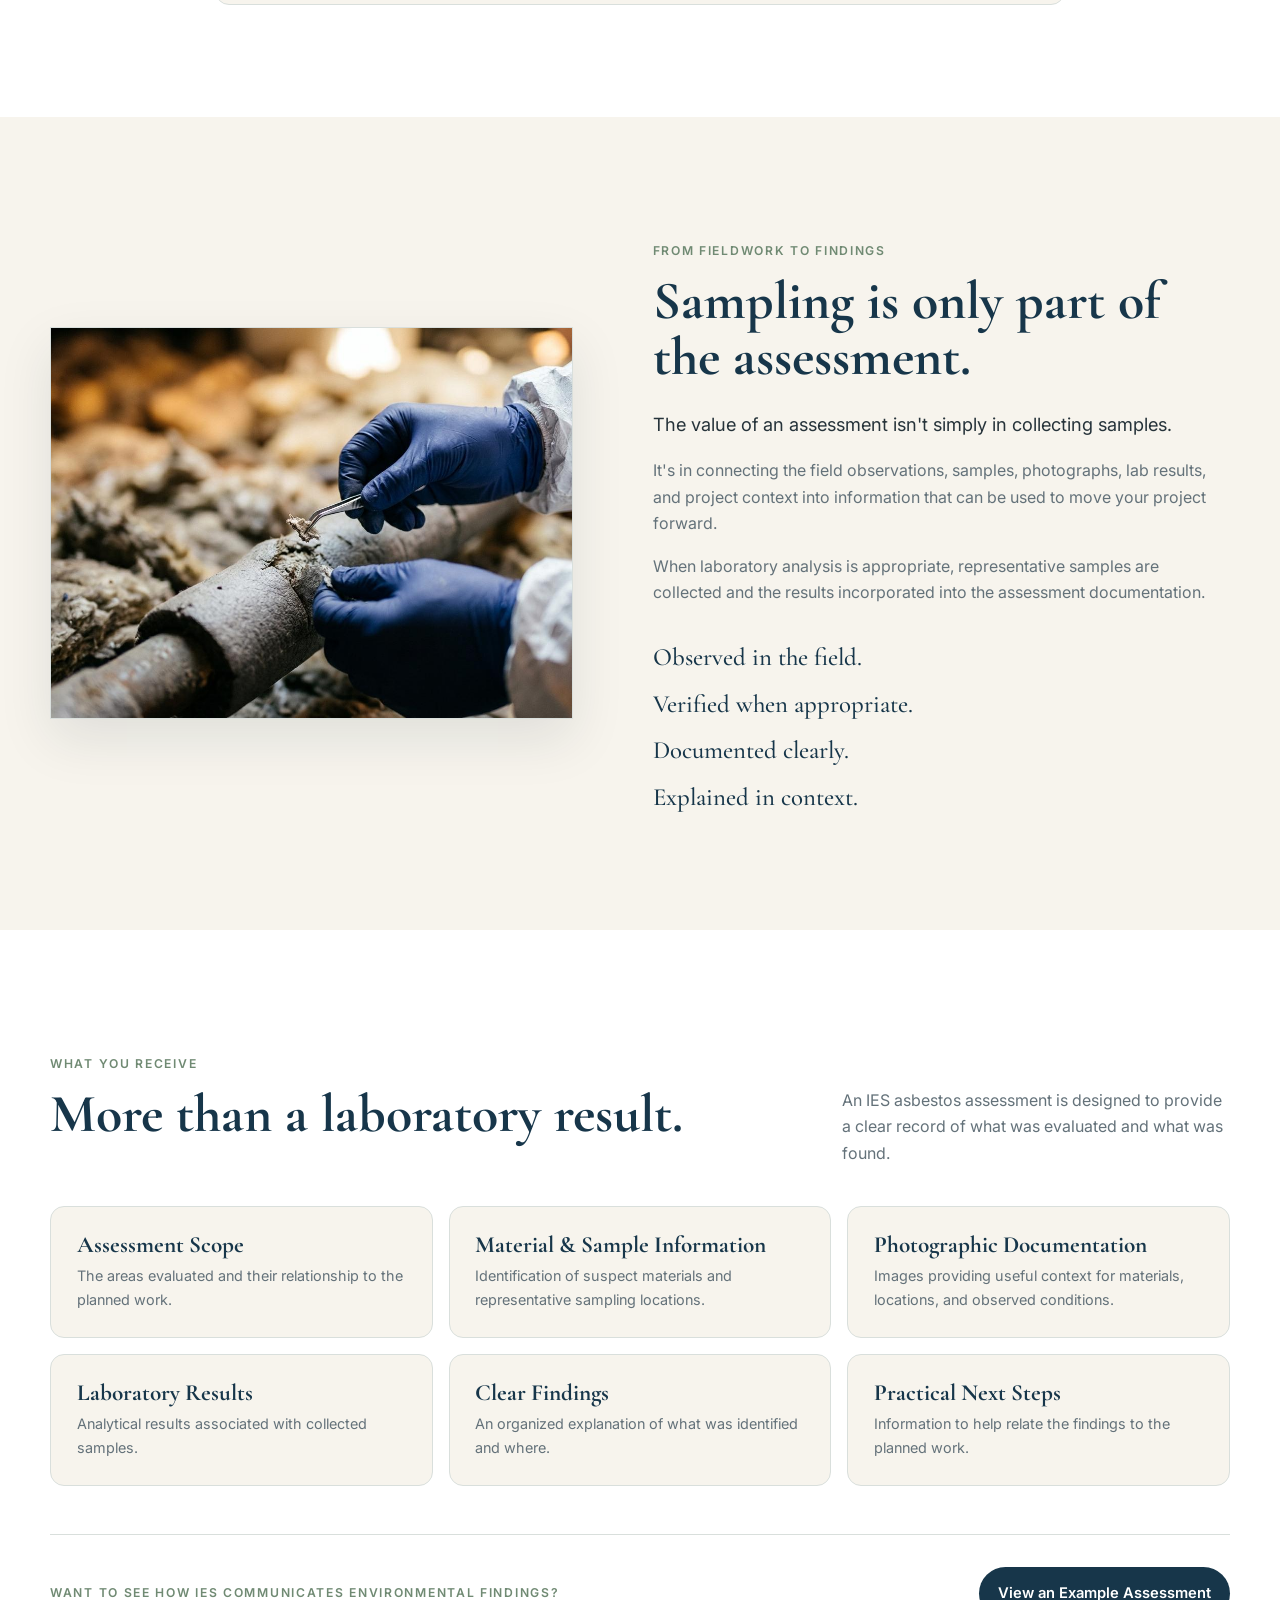
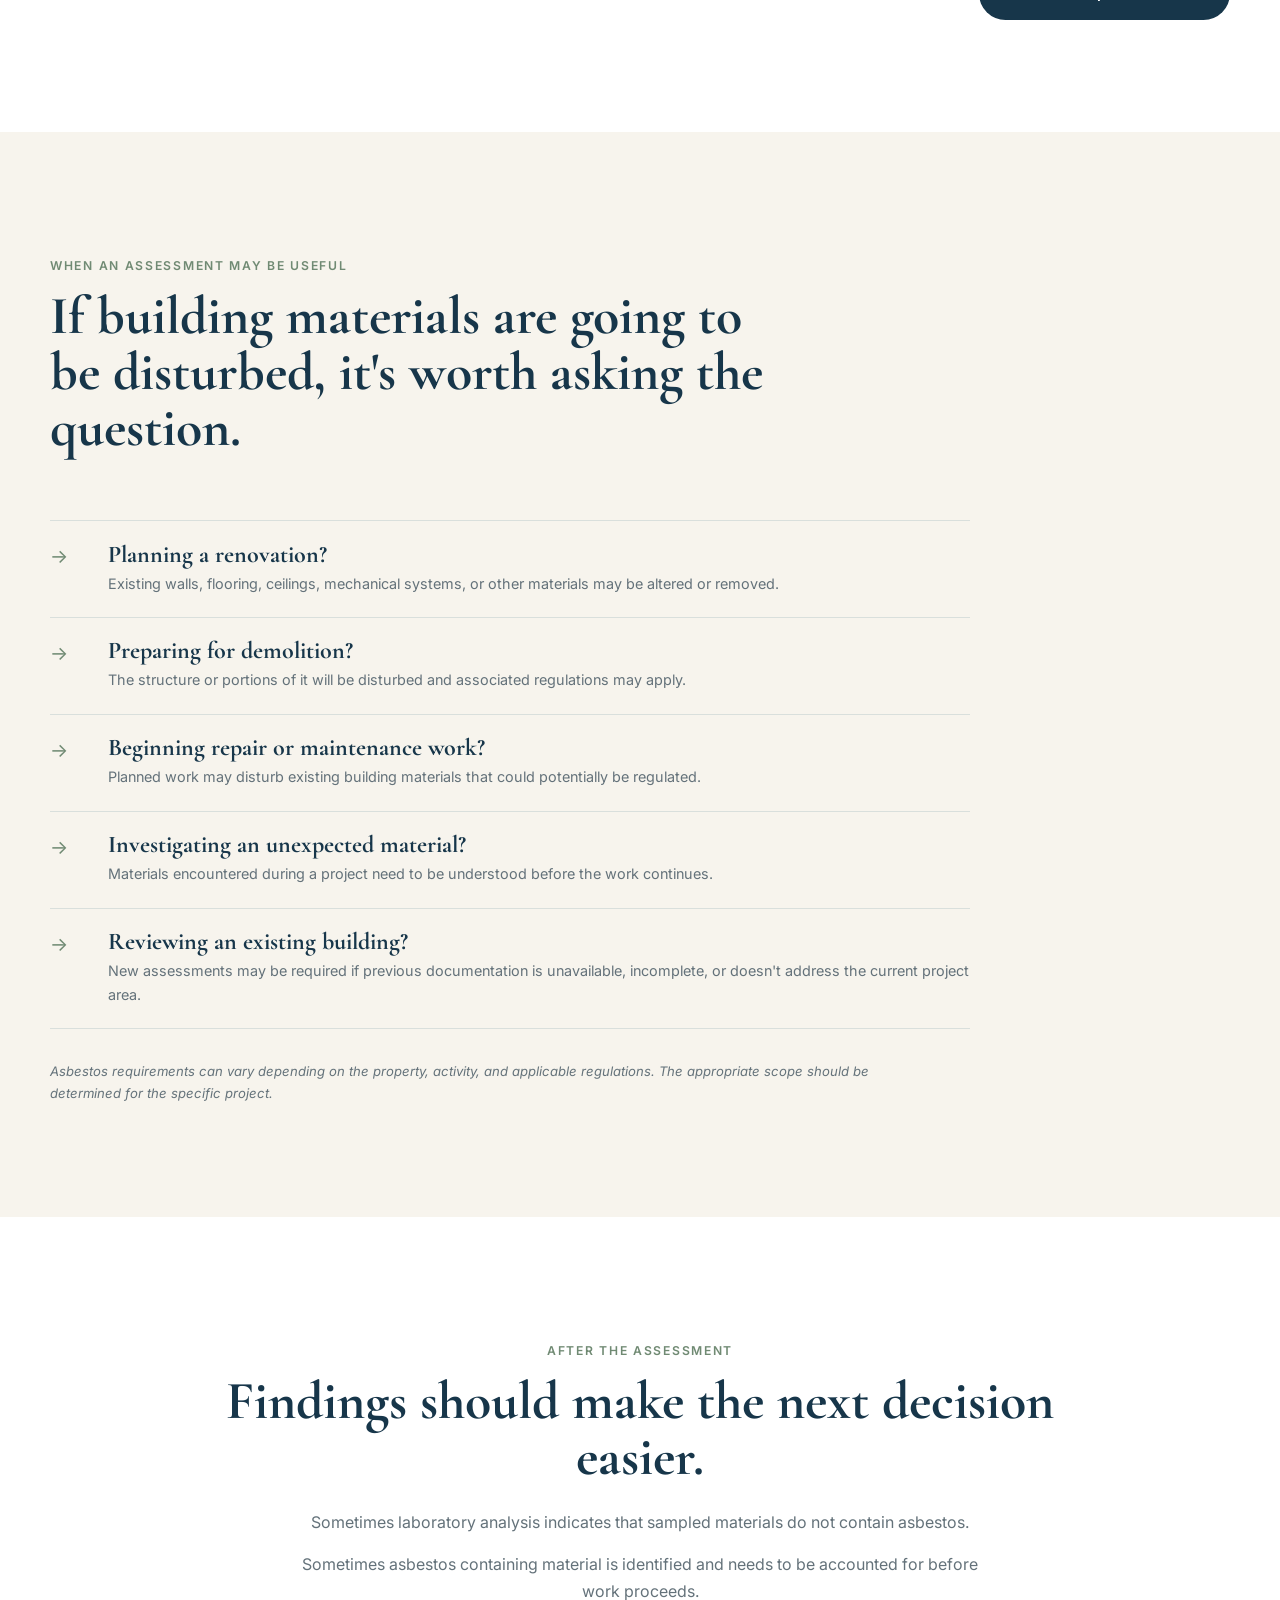
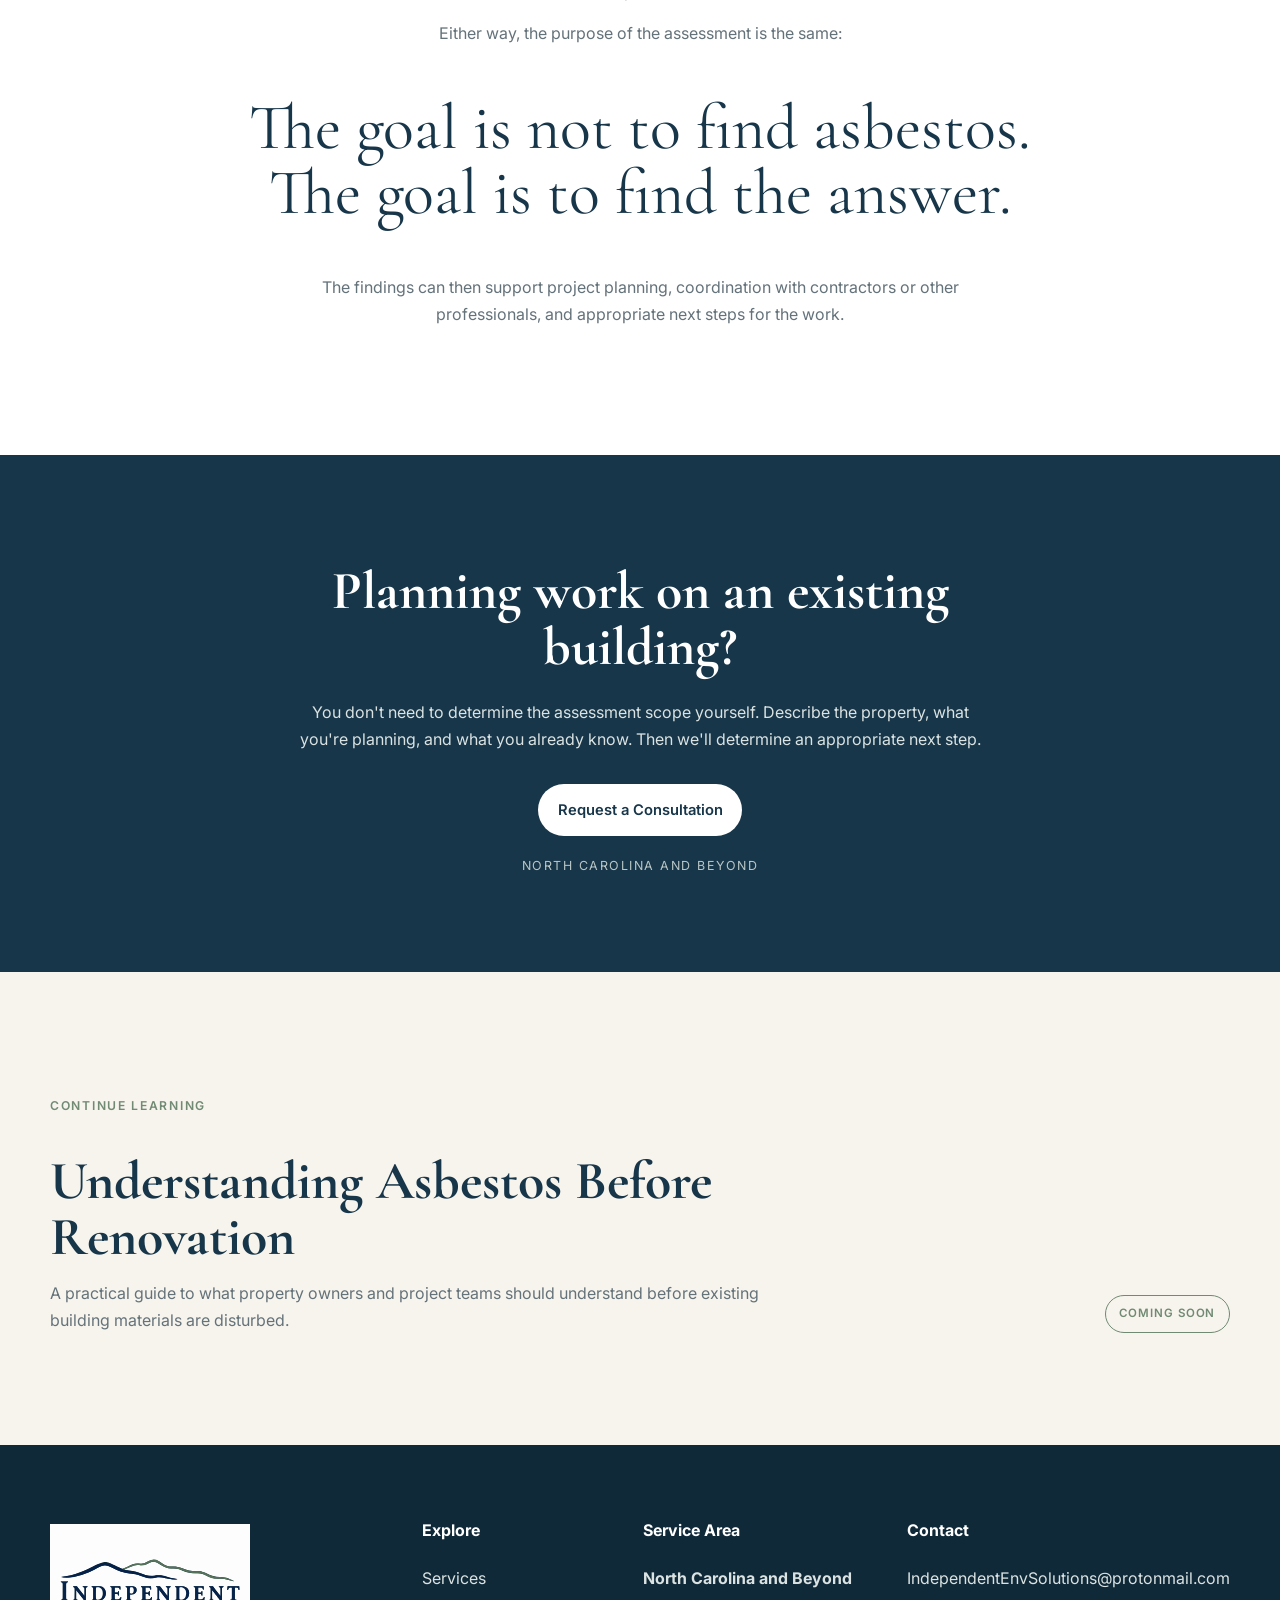
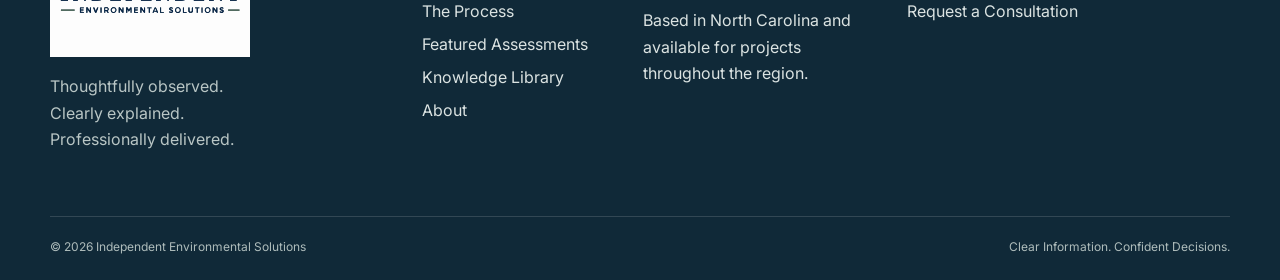
==== commit 4aa94358: "Update footer logo source to primary transparent version" ====
--- a/asbestos-assessments.html
+++ b/asbestos-assessments.html
@@ -33,7 +33,7 @@
       >
         <img
           class="site-logo"
-          src="IES_Logo_Footer_White.svg"
+          src="IES_Logo_Primary_Transparent.svg"
           alt="Independent Environmental Solutions"
         >
       </a>
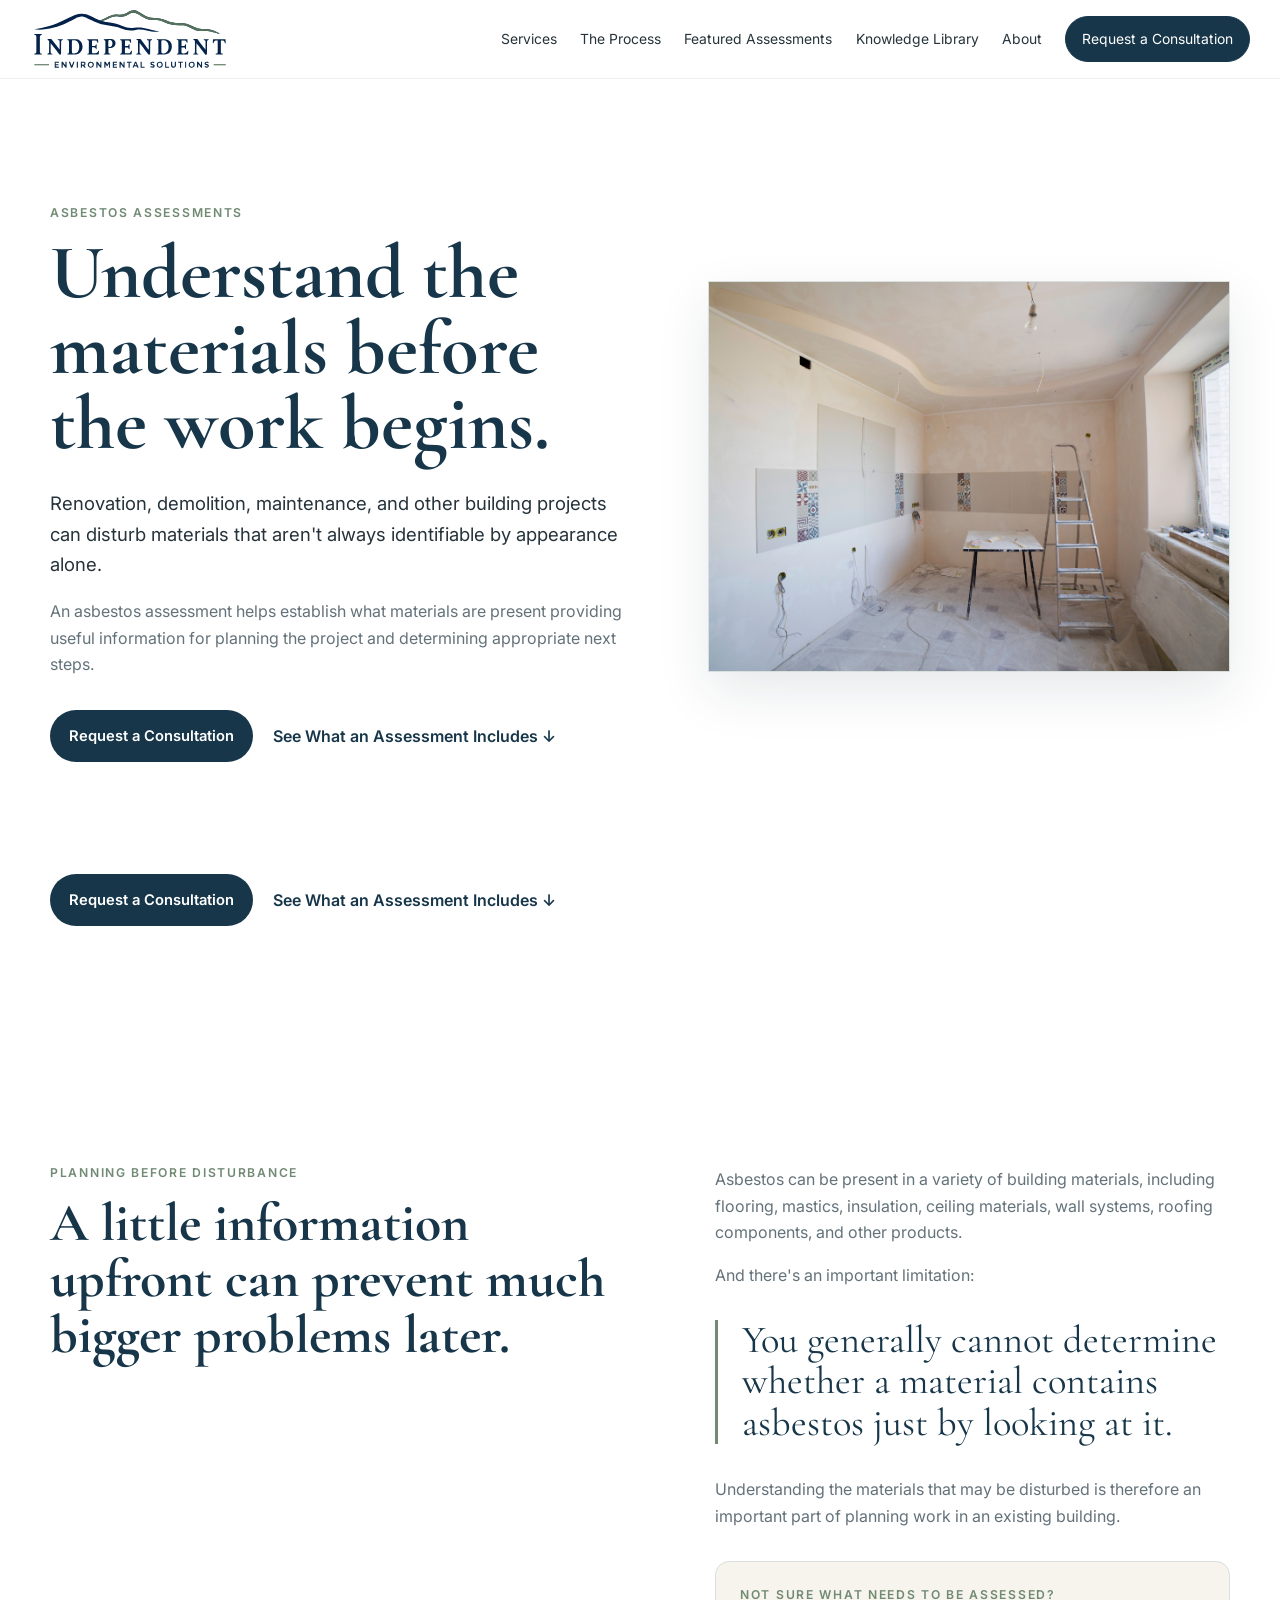
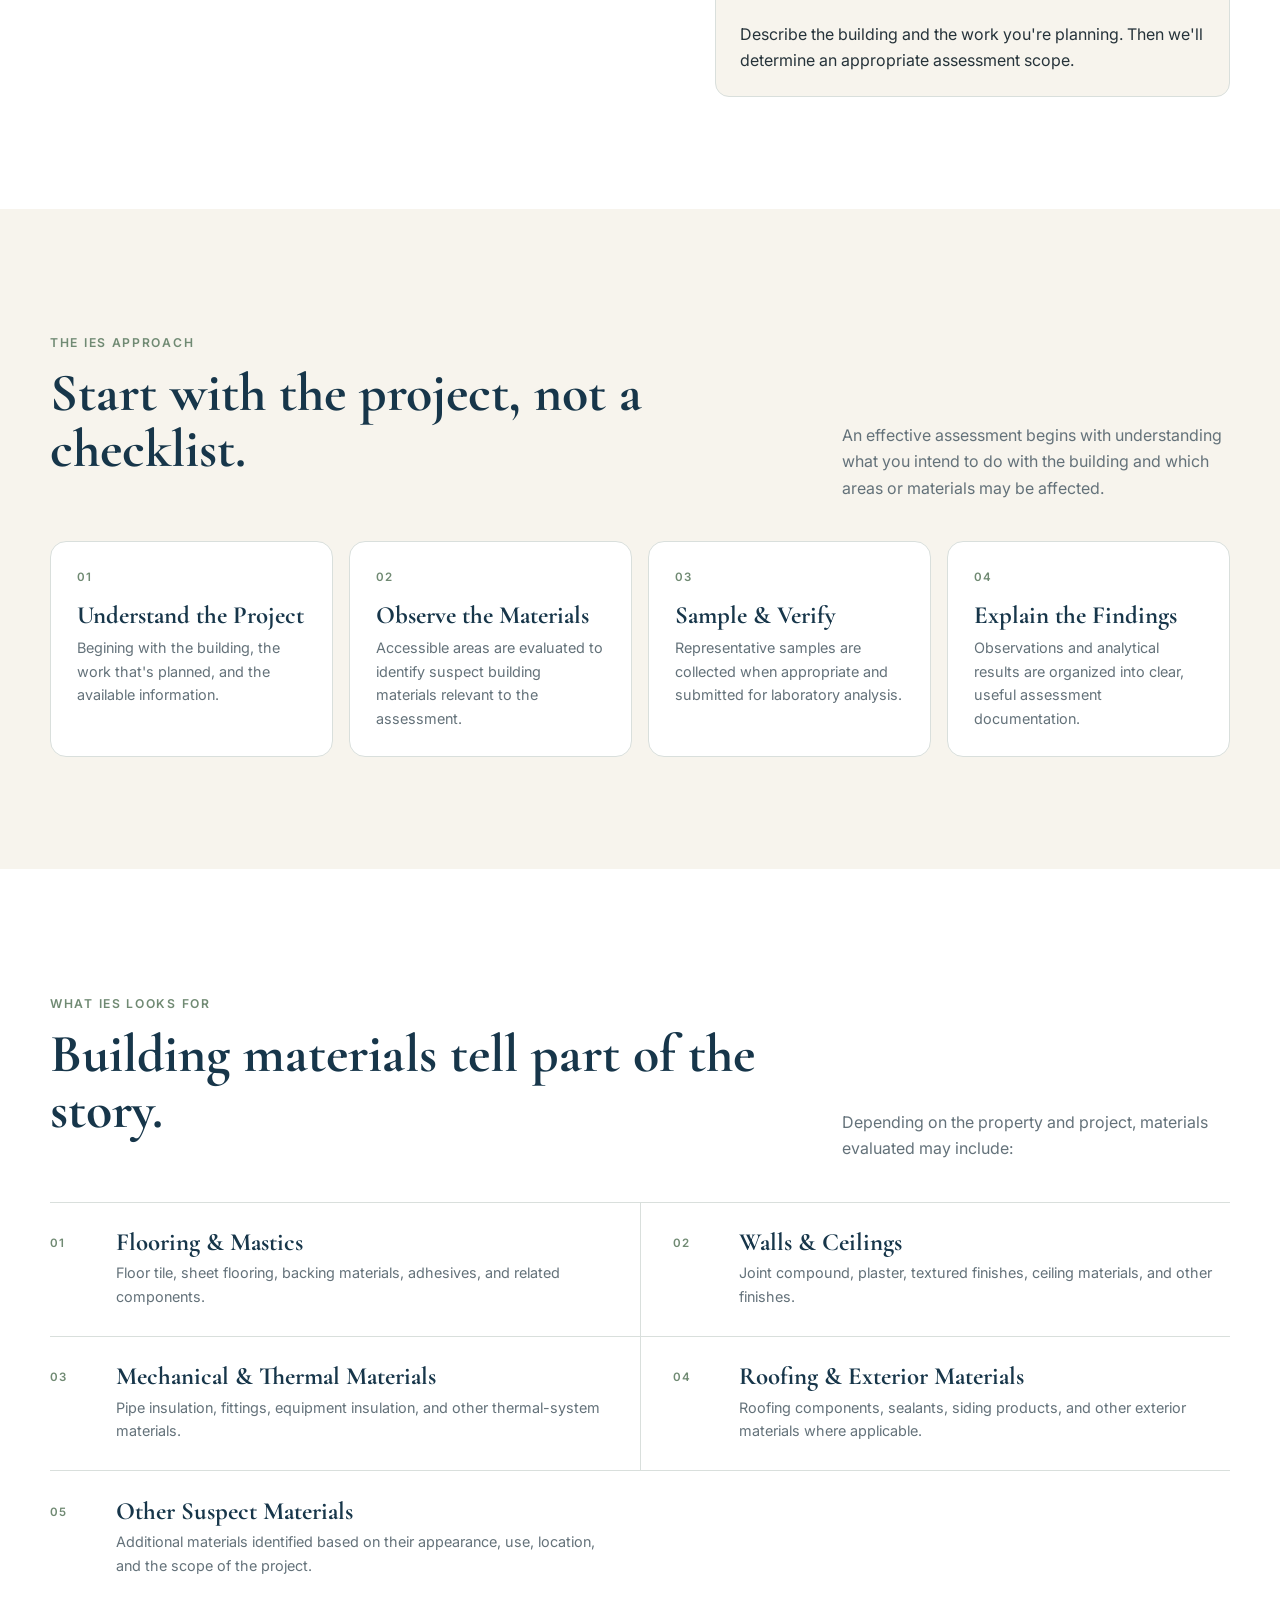
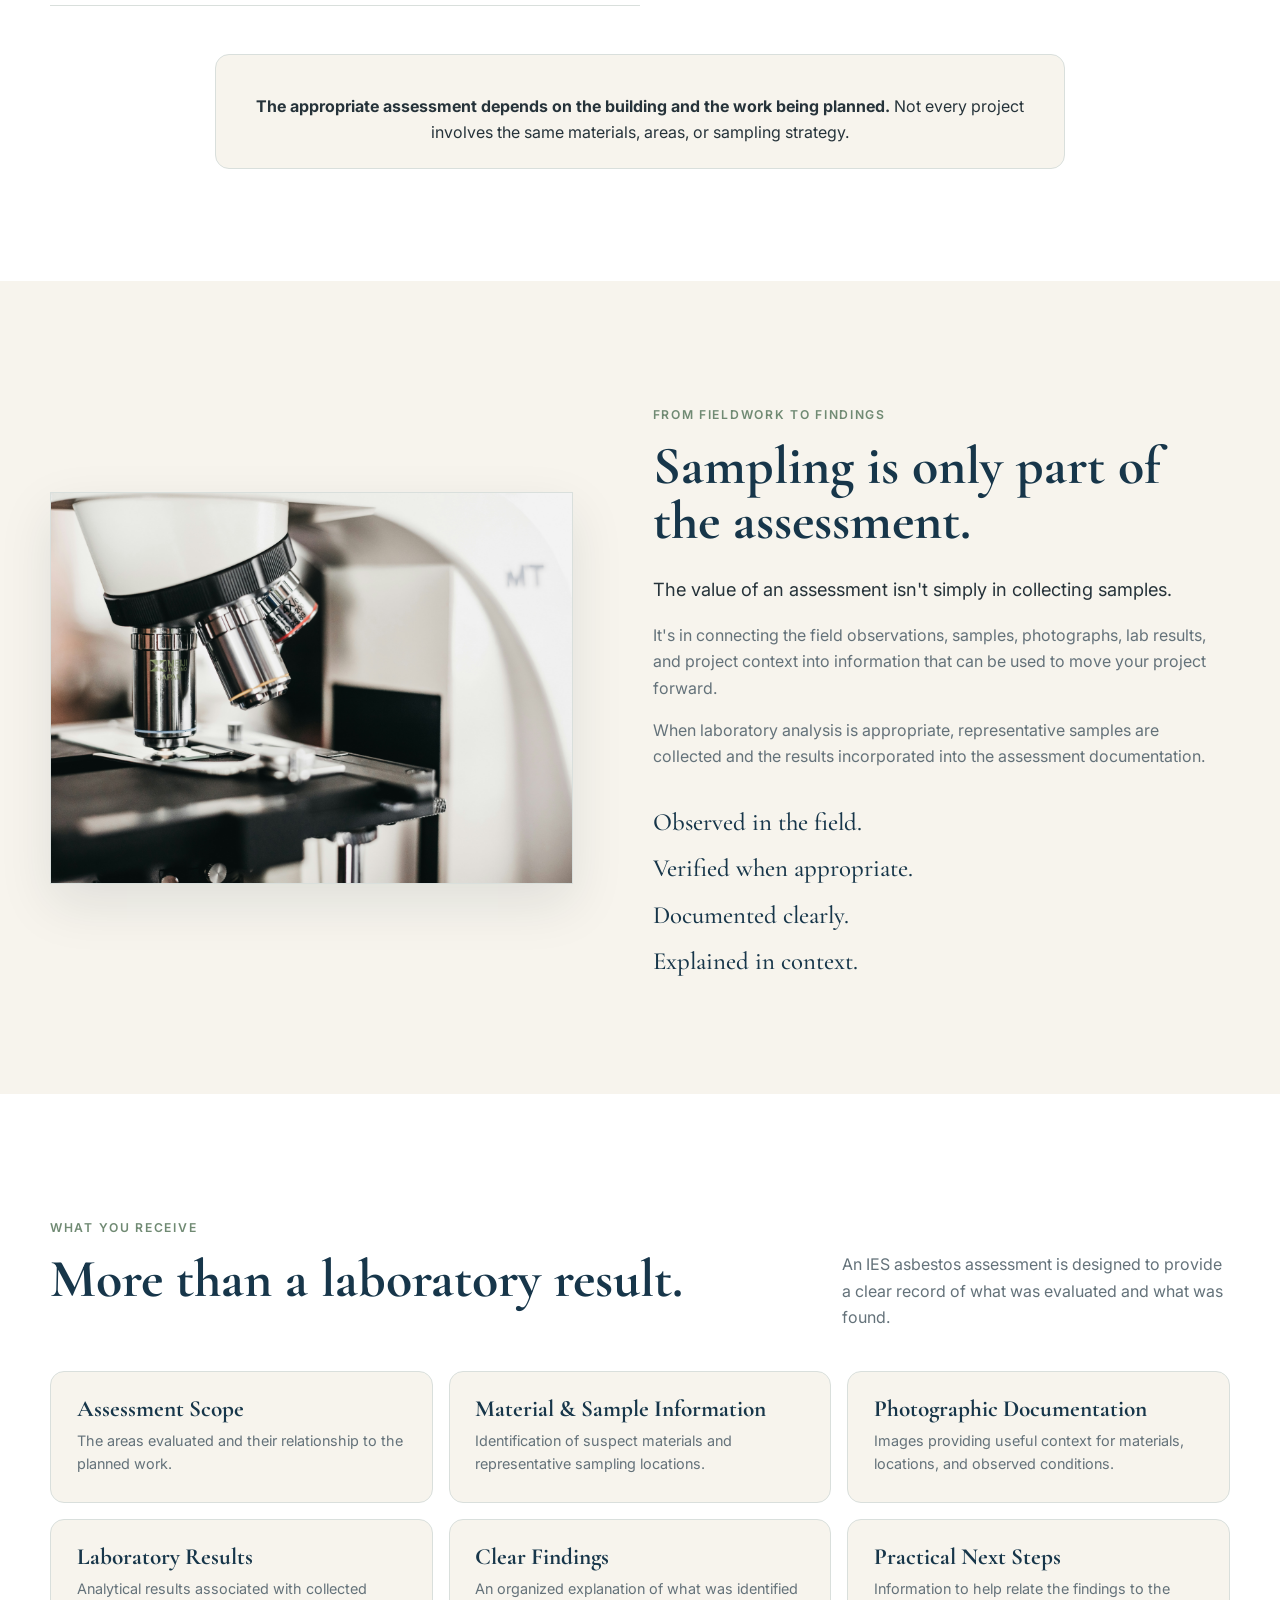
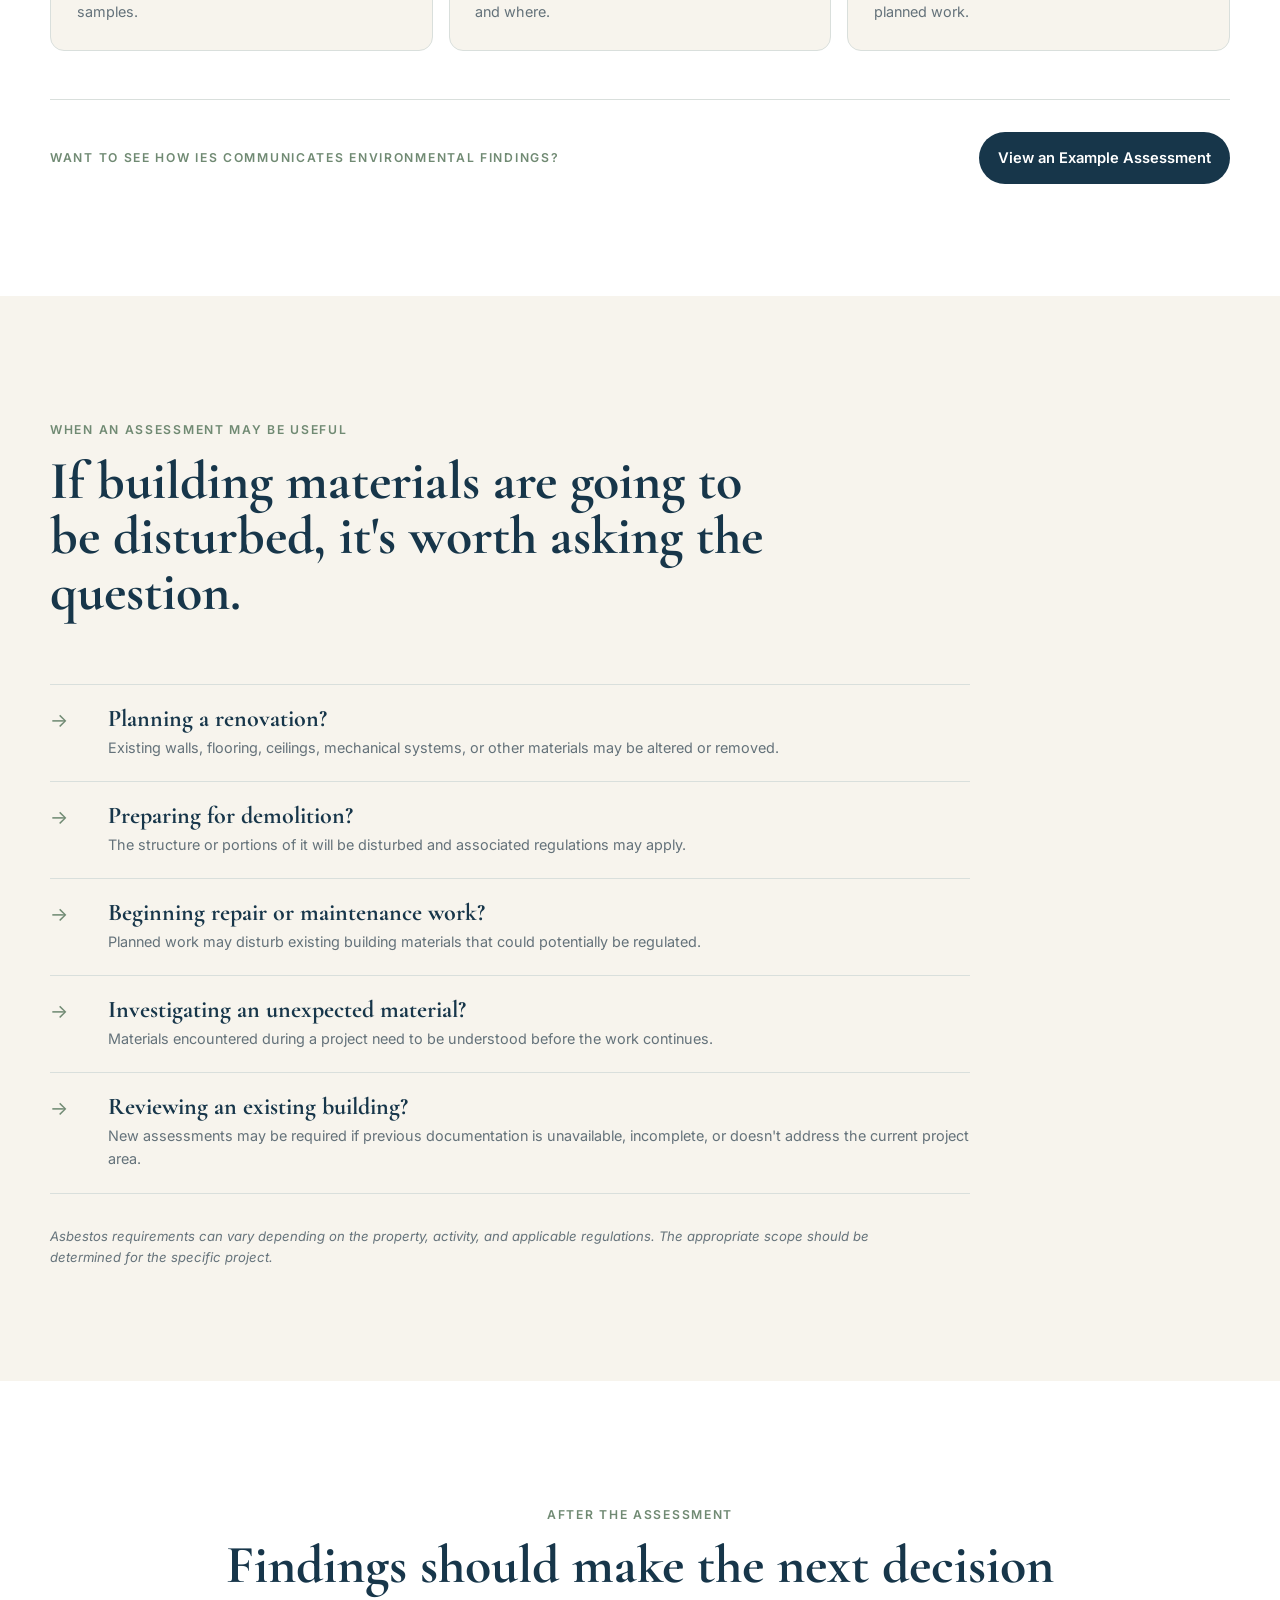
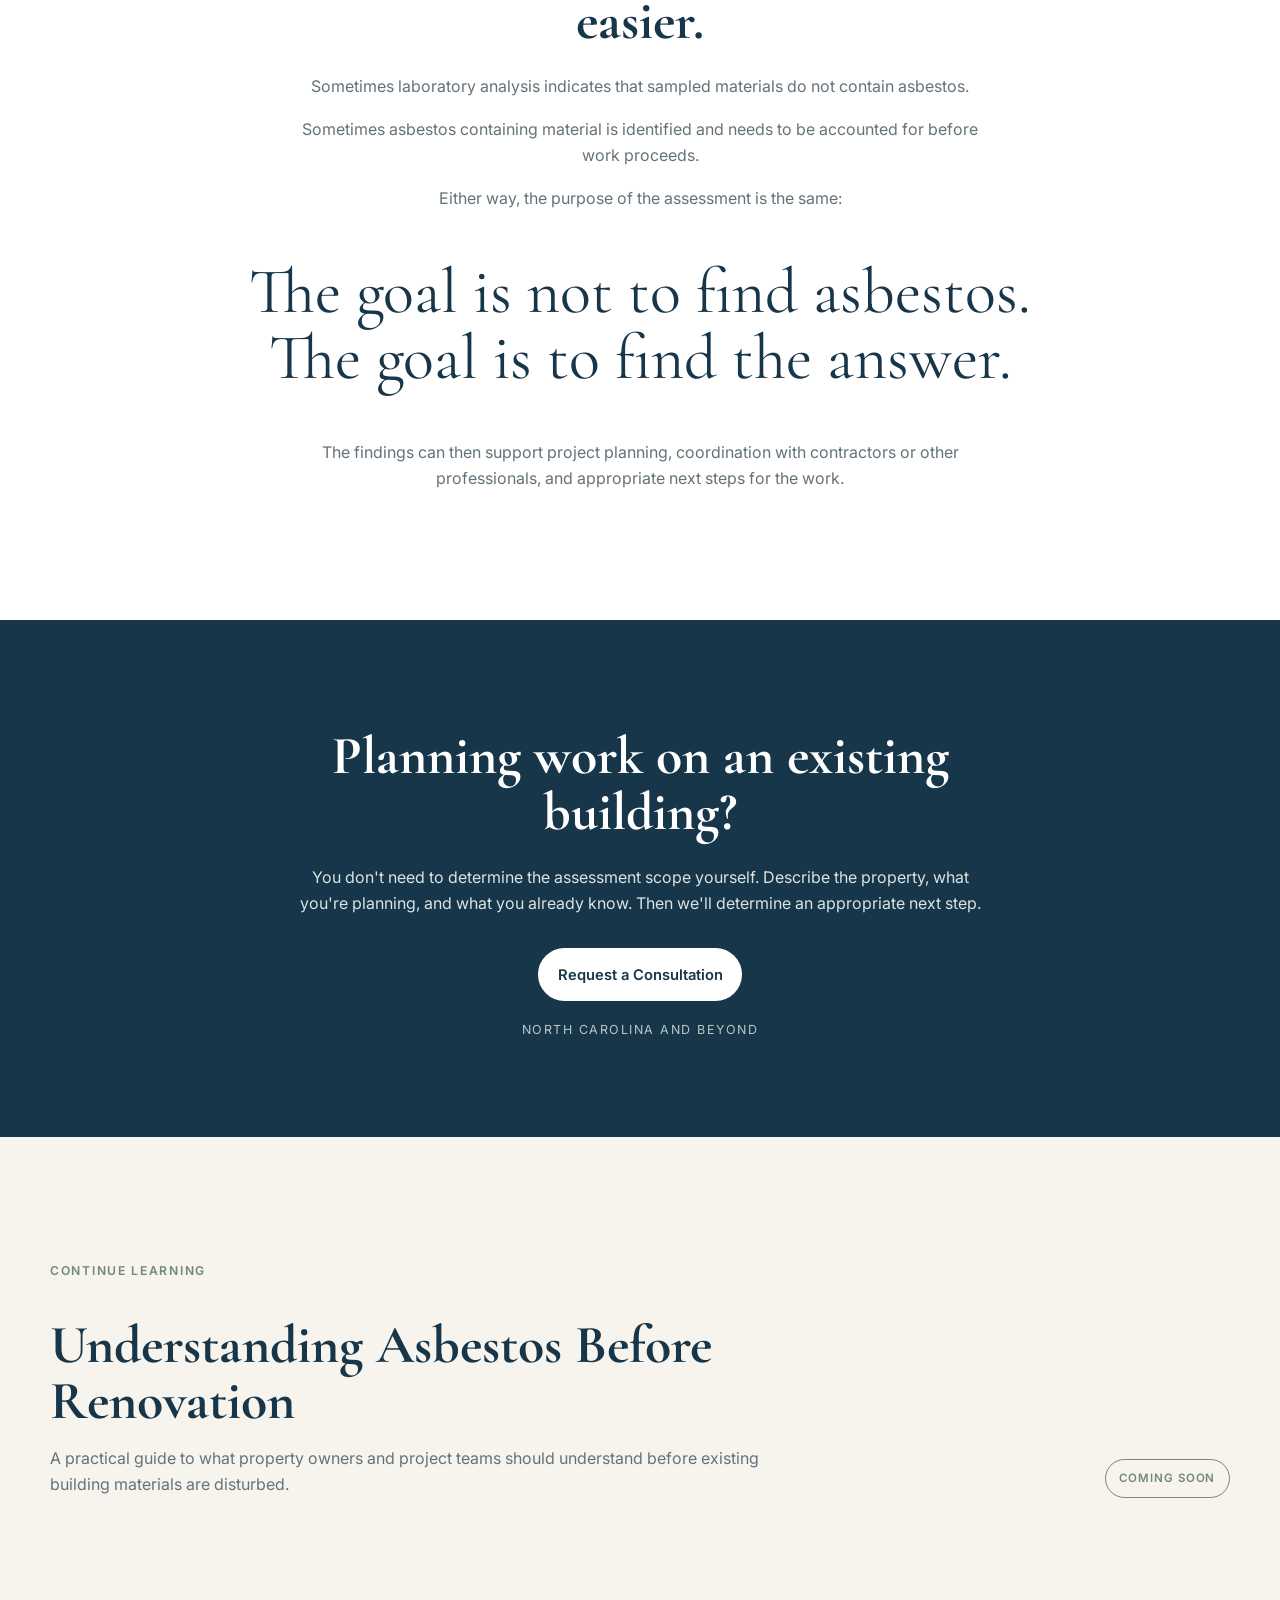
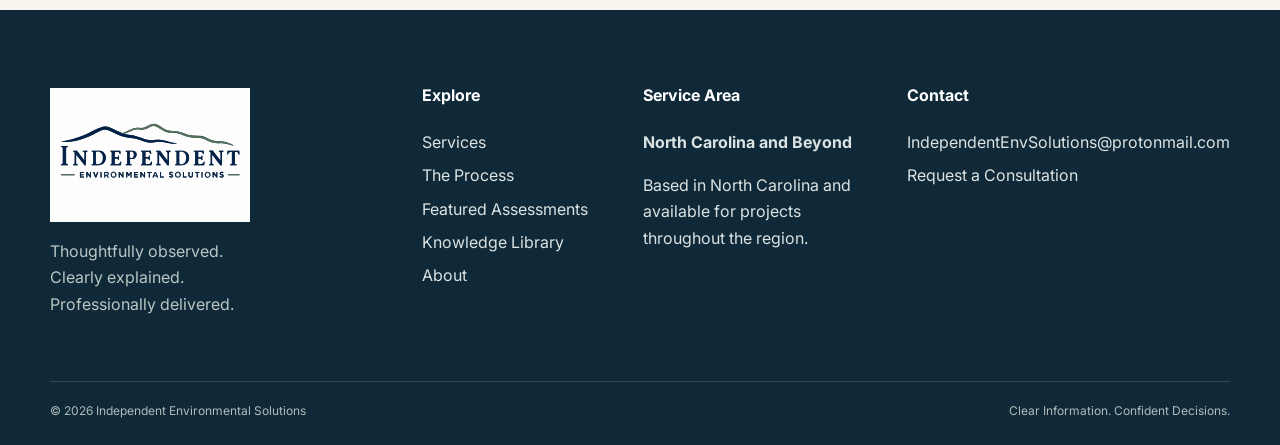
==== commit 1499f849: "Refactor service hero actions for mobile responsiveness Updated service hero actions for mobile and " ====
--- a/asbestos-assessments.html
+++ b/asbestos-assessments.html
@@ -87,7 +87,7 @@
             the project and determining appropriate next steps.
           </p>
 
-          <div class="service-hero-actions">
+          <div class="service-hero-actions desktop-service-actions">
             <a
               class="button secondary"
               href="index.html#consultation"
@@ -111,7 +111,15 @@
     alt="Existing building interior during renovation planning"
   >
 </figure>
-
+<div class="service-hero-actions mobile-service-actions">
+  <a class="button secondary" href="index.html#consultation">
+    Request a Consultation
+  </a>
+
+  <a class="text-link" href="#assessment-includes">
+    See What an Assessment Includes ↓
+  </a>
+</div>
       </div>
     </section>
 
--- a/styles.css
+++ b/styles.css
@@ -1122,7 +1122,9 @@
   }
 }
 
-
+.mobile-story-link{
+  display:none;
+}
 /* Mobile */
 
 @media (max-width:650px){
@@ -1198,6 +1200,13 @@
     flex-direction:column;
     gap:1.5rem;
   }
+  .desktop-story-link{
+  display:none;
+}
+
+.mobile-story-link{
+  display:inline-block;
+  margin-top:1rem;
 }
 /* =========================================================
    Mold Investigations — Service-specific elements
@@ -1726,3 +1735,134 @@
     text-align:left;
   }
 }
+
+
+/* =========================================================
+   IES Knowledge Library — Publication Template v1.0
+   Article 01: Understanding Moisture in Buildings
+   ========================================================= */
+
+.knowledge-article-page{background:#fff}
+.knowledge-hero{background:var(--paper);padding:6.5rem 0 5.5rem;border-bottom:1px solid var(--line)}
+.knowledge-hero-grid{display:grid;grid-template-columns:minmax(0,1.35fr) minmax(300px,.65fr);gap:6rem;align-items:end}
+.knowledge-hero-copy{max-width:800px}
+.knowledge-hero h1{font-family:"Cormorant Garamond",Georgia,serif;font-size:clamp(3.8rem,7vw,6.7rem);line-height:.96;color:var(--navy);margin:.14em 0 .3em}
+.knowledge-deck{font-family:"Cormorant Garamond",Georgia,serif;font-size:clamp(1.8rem,3vw,2.7rem);line-height:1.08;color:var(--navy);margin:0 0 1.5rem}
+.knowledge-hero-copy>p:not(.eyebrow):not(.knowledge-deck){max-width:720px;color:var(--muted);font-size:1.05rem}
+.knowledge-meta{display:flex;gap:1rem 1.8rem;flex-wrap:wrap;margin-top:2rem;padding-top:1.2rem;border-top:1px solid var(--line);color:var(--muted);font-size:.76rem;text-transform:uppercase;letter-spacing:.08em}
+.knowledge-field-note{background:#fff;border:1px solid var(--line);padding:2rem;box-shadow:var(--shadow)}
+.field-note-question{font-family:"Cormorant Garamond",Georgia,serif;color:var(--navy);font-size:clamp(1.8rem,3vw,2.5rem);line-height:1.08;margin:.4rem 0 1.7rem}
+.field-note-pathways{display:grid;grid-template-columns:1fr 1fr;border-top:1px solid var(--line);border-left:1px solid var(--line)}
+.field-note-pathways span{padding:.8rem .7rem;border-right:1px solid var(--line);border-bottom:1px solid var(--line);font-size:.74rem;color:var(--muted)}
+
+.knowledge-reading-shell{display:grid;grid-template-columns:minmax(0,760px) minmax(250px,300px);gap:7rem;align-items:start;padding-top:6rem;padding-bottom:7rem}
+.knowledge-article{min-width:0}
+.knowledge-intro{font-family:"Cormorant Garamond",Georgia,serif;font-size:clamp(1.55rem,2.6vw,2.05rem);line-height:1.35;color:var(--navy);margin:0 0 5rem}
+.knowledge-section{scroll-margin-top:110px;padding:0 0 5rem;margin:0 0 5rem;border-bottom:1px solid var(--line)}
+.knowledge-section:last-child{margin-bottom:0}
+.knowledge-section h2{font-size:clamp(2.5rem,4.6vw,4.15rem);margin:.15em 0 .55em}
+.knowledge-section h3{font-size:1.65rem;margin:2.4rem 0 .5rem}
+.knowledge-section>p:not(.eyebrow){color:#44535b}
+.knowledge-section strong{color:var(--navy)}
+
+.knowledge-definition-grid{display:grid;grid-template-columns:1fr 1fr;gap:0;margin:2.5rem 0;border-top:1px solid var(--line);border-left:1px solid var(--line)}
+.knowledge-definition-grid article{padding:1.6rem;border-right:1px solid var(--line);border-bottom:1px solid var(--line)}
+.knowledge-definition-grid h3{font-size:1.5rem;margin:0 0 .45rem}
+.knowledge-definition-grid p{margin:0;color:var(--muted);font-size:.92rem}
+
+.knowledge-principle{margin:3rem 0;padding:0 0 0 1.5rem;border-left:3px solid var(--sage);font-family:"Cormorant Garamond",Georgia,serif;font-size:clamp(1.8rem,3.2vw,2.65rem);line-height:1.1;color:var(--navy)}
+.knowledge-principle-major{font-size:clamp(2.15rem,4vw,3.35rem);padding:2.2rem 0 2.2rem 1.8rem;border-top:1px solid var(--line);border-bottom:1px solid var(--line)}
+.knowledge-signature{margin:4rem 0 0;text-align:center;font-family:"Cormorant Garamond",Georgia,serif;font-size:clamp(2.6rem,5vw,4.5rem);line-height:1.03;color:var(--navy)}
+
+.knowledge-figure{margin:3.5rem 0 1rem}
+.knowledge-figure img{border:1px solid var(--line);background:var(--paper);box-shadow:var(--shadow)}
+.knowledge-figure figcaption{margin-top:.7rem}
+
+.knowledge-material-list{display:grid;grid-template-columns:1fr 1fr;margin:2.5rem 0;border-top:1px solid var(--line)}
+.knowledge-material-list article{padding:1.35rem 1rem 1.35rem 0;border-bottom:1px solid var(--line)}
+.knowledge-material-list article:nth-child(even){padding-left:1.5rem;border-left:1px solid var(--line)}
+.knowledge-material-list h3{margin:0 0 .3rem;font-size:1.4rem}
+.knowledge-material-list p{margin:0;color:var(--muted);font-size:.9rem}
+
+.knowledge-question-pair{display:grid;grid-template-columns:95px 1fr;gap:.55rem 1.2rem;margin:2.2rem 0;padding:1.5rem;background:var(--paper);border:1px solid var(--line)}
+.knowledge-question-pair span{color:var(--sage);font-size:.76rem;font-weight:600;text-transform:uppercase;letter-spacing:.08em;padding-top:.25rem}
+.knowledge-question-pair strong{font-family:"Cormorant Garamond",Georgia,serif;font-size:1.55rem;line-height:1.15;font-weight:500}
+
+.knowledge-pattern-list{display:grid;gap:0;margin:2rem 0;border-top:1px solid var(--line)}
+.knowledge-pattern-list span{display:grid;grid-template-columns:135px 1fr;gap:1rem;padding:1rem 0;border-bottom:1px solid var(--line);font-size:.92rem;color:var(--muted)}
+.knowledge-pattern-list b{color:var(--navy)}
+.knowledge-process{display:grid;grid-template-columns:repeat(4,1fr);margin:2rem 0;border-top:1px solid var(--line);border-bottom:1px solid var(--line)}
+.knowledge-process span{position:relative;padding:1.3rem .75rem;text-align:center;color:var(--navy);font-weight:600}
+.knowledge-process span:not(:last-child)::after{content:"→";position:absolute;right:-.35rem;color:var(--sage)}
+
+.knowledge-example-conclusion{margin:2rem 0;padding:1.5rem;background:var(--paper);border:1px solid var(--line);font-family:"Cormorant Garamond",Georgia,serif;font-size:1.6rem;line-height:1.22;color:var(--navy)!important}
+.knowledge-example-conclusion span{display:block;margin-bottom:.5rem;font-family:Inter,system-ui,sans-serif;font-size:.7rem;font-weight:600;text-transform:uppercase;letter-spacing:.1em;color:var(--sage)}
+.knowledge-closing-sequence{display:grid;gap:.55rem;margin:2rem 0;padding:1.7rem 0;border-top:1px solid var(--line);border-bottom:1px solid var(--line)}
+.knowledge-closing-sequence span{font-family:"Cormorant Garamond",Georgia,serif;font-size:1.55rem;color:var(--navy)}
+
+.knowledge-sidebar{min-width:0}
+.knowledge-sidebar-sticky{position:sticky;top:110px}
+.knowledge-sidebar-card{padding:1.7rem;border:1px solid var(--line);background:var(--paper)}
+.knowledge-toc{display:grid;gap:.2rem}
+.knowledge-toc a{padding:.45rem 0;color:var(--muted);font-size:.84rem;border-bottom:1px solid rgba(217,223,220,.75)}
+.knowledge-toc a:hover,.knowledge-toc a:focus-visible{color:var(--navy)}
+.knowledge-sidebar-divider{height:1px;background:var(--line);margin:1.7rem 0}
+.knowledge-principles-mini{display:grid;gap:.45rem}
+.knowledge-principles-mini span{font-family:"Cormorant Garamond",Georgia,serif;font-size:1.25rem;color:var(--navy)}
+.knowledge-related-link{display:grid;gap:.25rem}
+.knowledge-related-link strong{color:var(--navy)}
+.knowledge-related-link span{font-size:.82rem;color:var(--muted)}
+
+.knowledge-related-grid{display:flex;justify-content:space-between;gap:3rem;align-items:end}
+.knowledge-related-grid>div{max-width:780px}
+.knowledge-related-grid h2{margin-bottom:.25em}
+.knowledge-related-grid p{color:var(--muted);margin-bottom:0}
+.knowledge-service-bridge{background:var(--navy);color:#dbe3e2;padding:5.5rem 0}
+.knowledge-service-bridge-inner{display:flex;align-items:end;justify-content:space-between;gap:4rem}
+.knowledge-service-bridge h2{color:#fff;margin-bottom:.25em}
+.knowledge-service-bridge p:not(.eyebrow){max-width:670px;margin:0;color:#dbe3e2}
+.knowledge-service-bridge .button{flex:0 0 auto}
+
+@media (max-width:960px){
+  .knowledge-hero-grid{grid-template-columns:1fr;gap:3rem}
+  .knowledge-field-note{max-width:650px}
+  .knowledge-reading-shell{grid-template-columns:1fr;gap:4rem;padding-top:5rem}
+  .knowledge-sidebar{order:-1}
+  .knowledge-sidebar-sticky{position:static}
+  .knowledge-toc{grid-template-columns:1fr 1fr;column-gap:2rem}
+  .knowledge-service-bridge-inner{align-items:flex-start;flex-direction:column;gap:2rem}
+}
+
+@media (max-width:650px){
+  .knowledge-hero{padding:4.5rem 0 4rem}
+  .knowledge-hero h1{font-size:clamp(3.1rem,14vw,4.7rem)}
+  .knowledge-field-note{padding:1.4rem}
+  .field-note-pathways{grid-template-columns:1fr}
+  .knowledge-reading-shell{padding-top:4rem;padding-bottom:4.5rem}
+  .knowledge-intro{margin-bottom:4rem}
+  .knowledge-section{padding-bottom:4rem;margin-bottom:4rem}
+  .knowledge-definition-grid,.knowledge-material-list{grid-template-columns:1fr}
+  .knowledge-material-list article,.knowledge-material-list article:nth-child(even){padding:1.15rem 0;border-left:0}
+  .knowledge-question-pair{grid-template-columns:1fr;gap:.35rem}
+  .knowledge-question-pair strong{margin-bottom:.6rem}
+  .knowledge-pattern-list span{grid-template-columns:1fr;gap:.25rem}
+  .knowledge-process{grid-template-columns:1fr}
+  .knowledge-process span{border-bottom:1px solid var(--line)}
+  .knowledge-process span:last-child{border-bottom:0}
+  .knowledge-process span:not(:last-child)::after{content:"↓";right:auto;left:50%;bottom:-.7rem;top:auto;background:#fff;padding:0 .35rem}
+  .knowledge-principle-major{padding-left:1.15rem}
+  .knowledge-toc{grid-template-columns:1fr}
+  .knowledge-related-grid{align-items:flex-start;flex-direction:column;gap:1.5rem}
+  .knowledge-service-bridge{padding:4.5rem 0}
+  .knowledge-service-bridge .button{width:100%}
+}
+
+
+/* IES Knowledge Library — Article 02 support */
+.knowledge-process.five{grid-template-columns:repeat(5,1fr)}
+@media (max-width:650px){
+  .knowledge-process.five{grid-template-columns:1fr}
+  .knowledge-process.five span{border-bottom:1px solid var(--line)}
+  .knowledge-process.five span:last-child{border-bottom:0}
+  .knowledge-process.five span:not(:last-child)::after{content:"↓";right:auto;left:50%;bottom:-.72rem;top:auto;transform:translateX(-50%);background:#fff;padding:0 .25rem}
+}
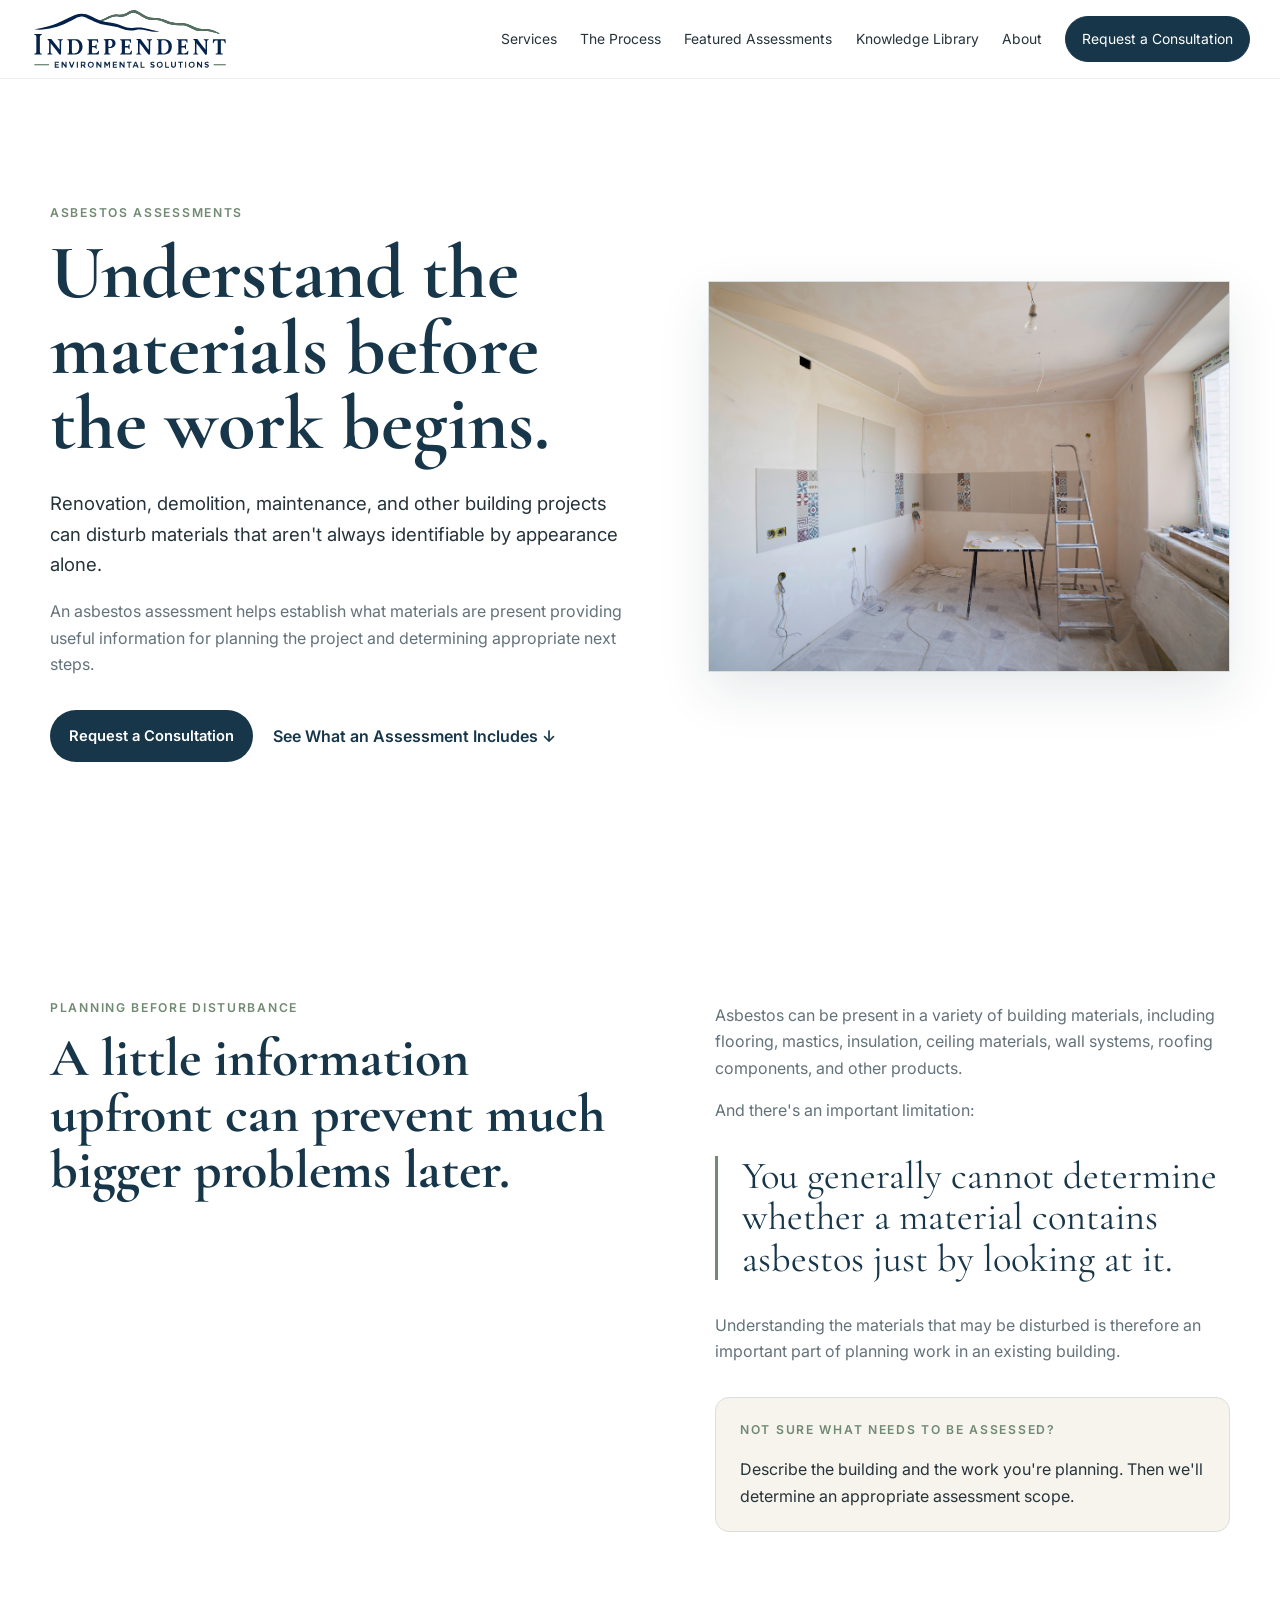
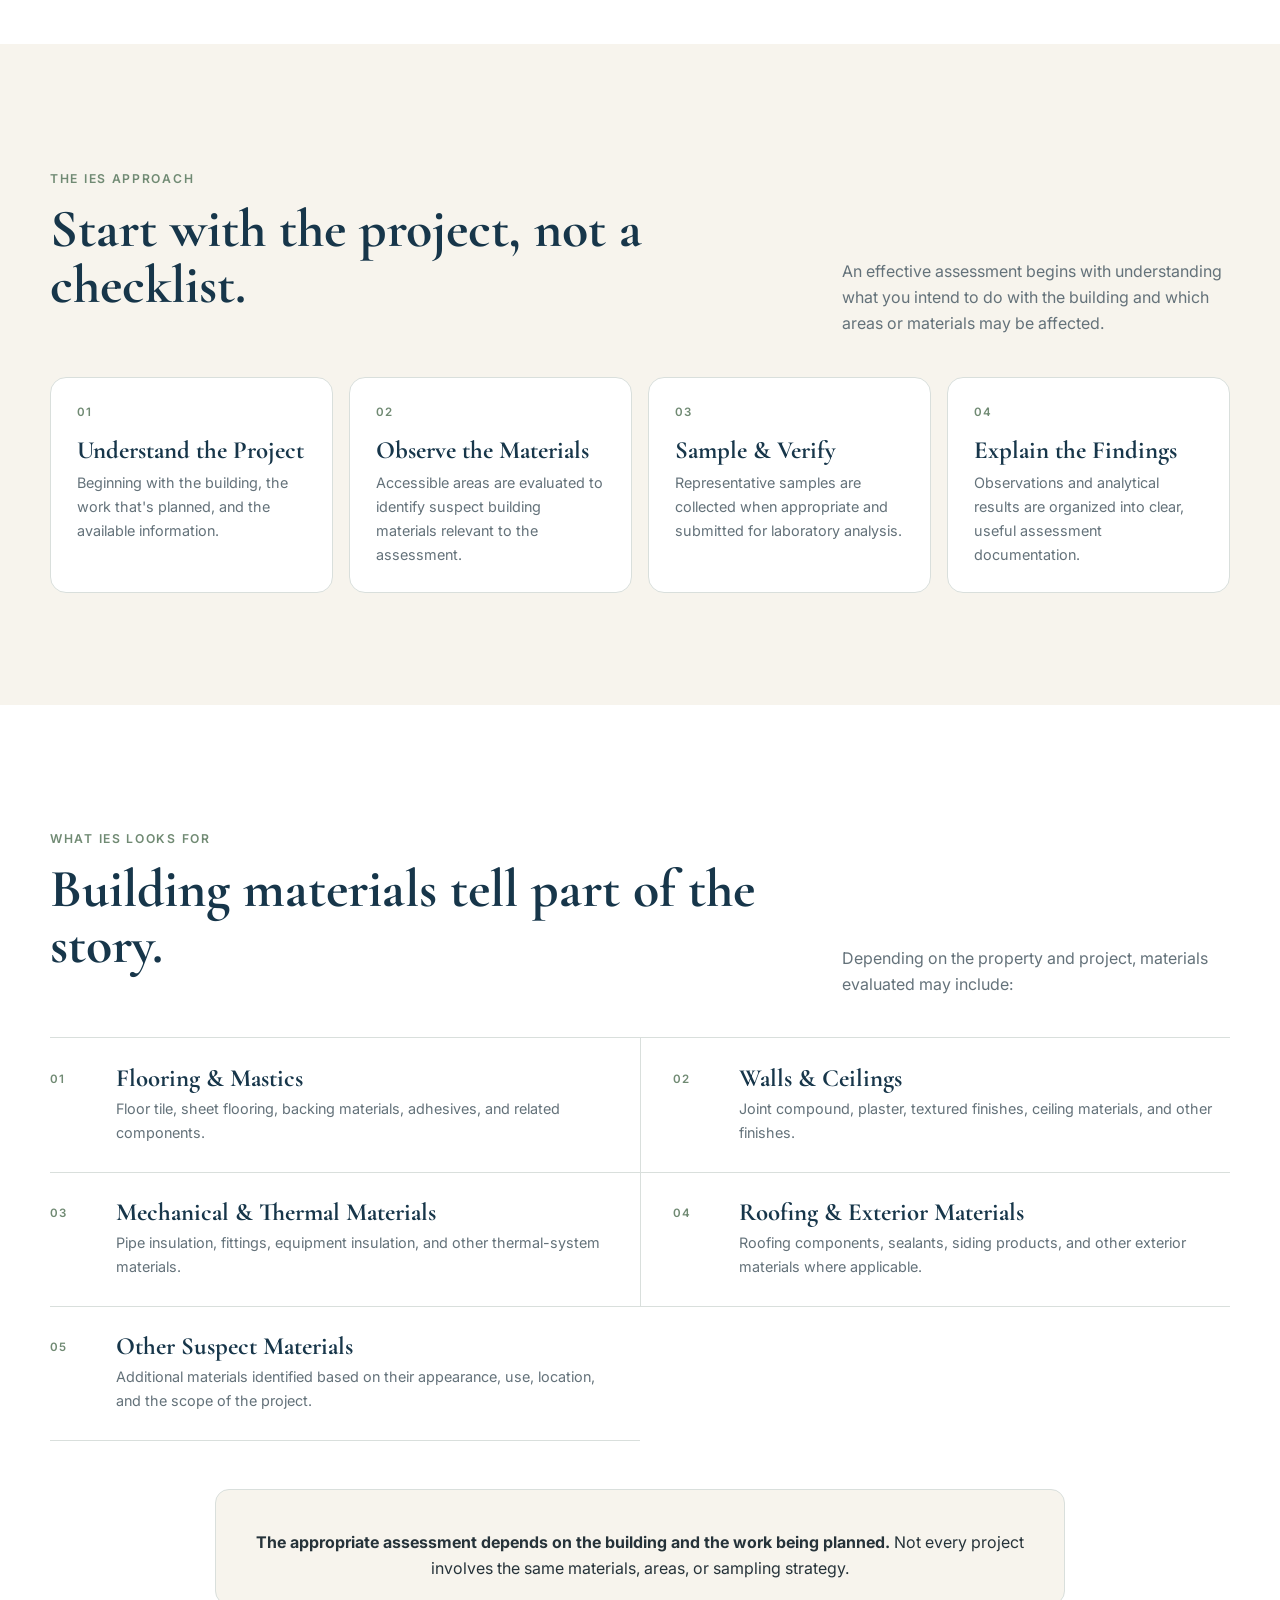
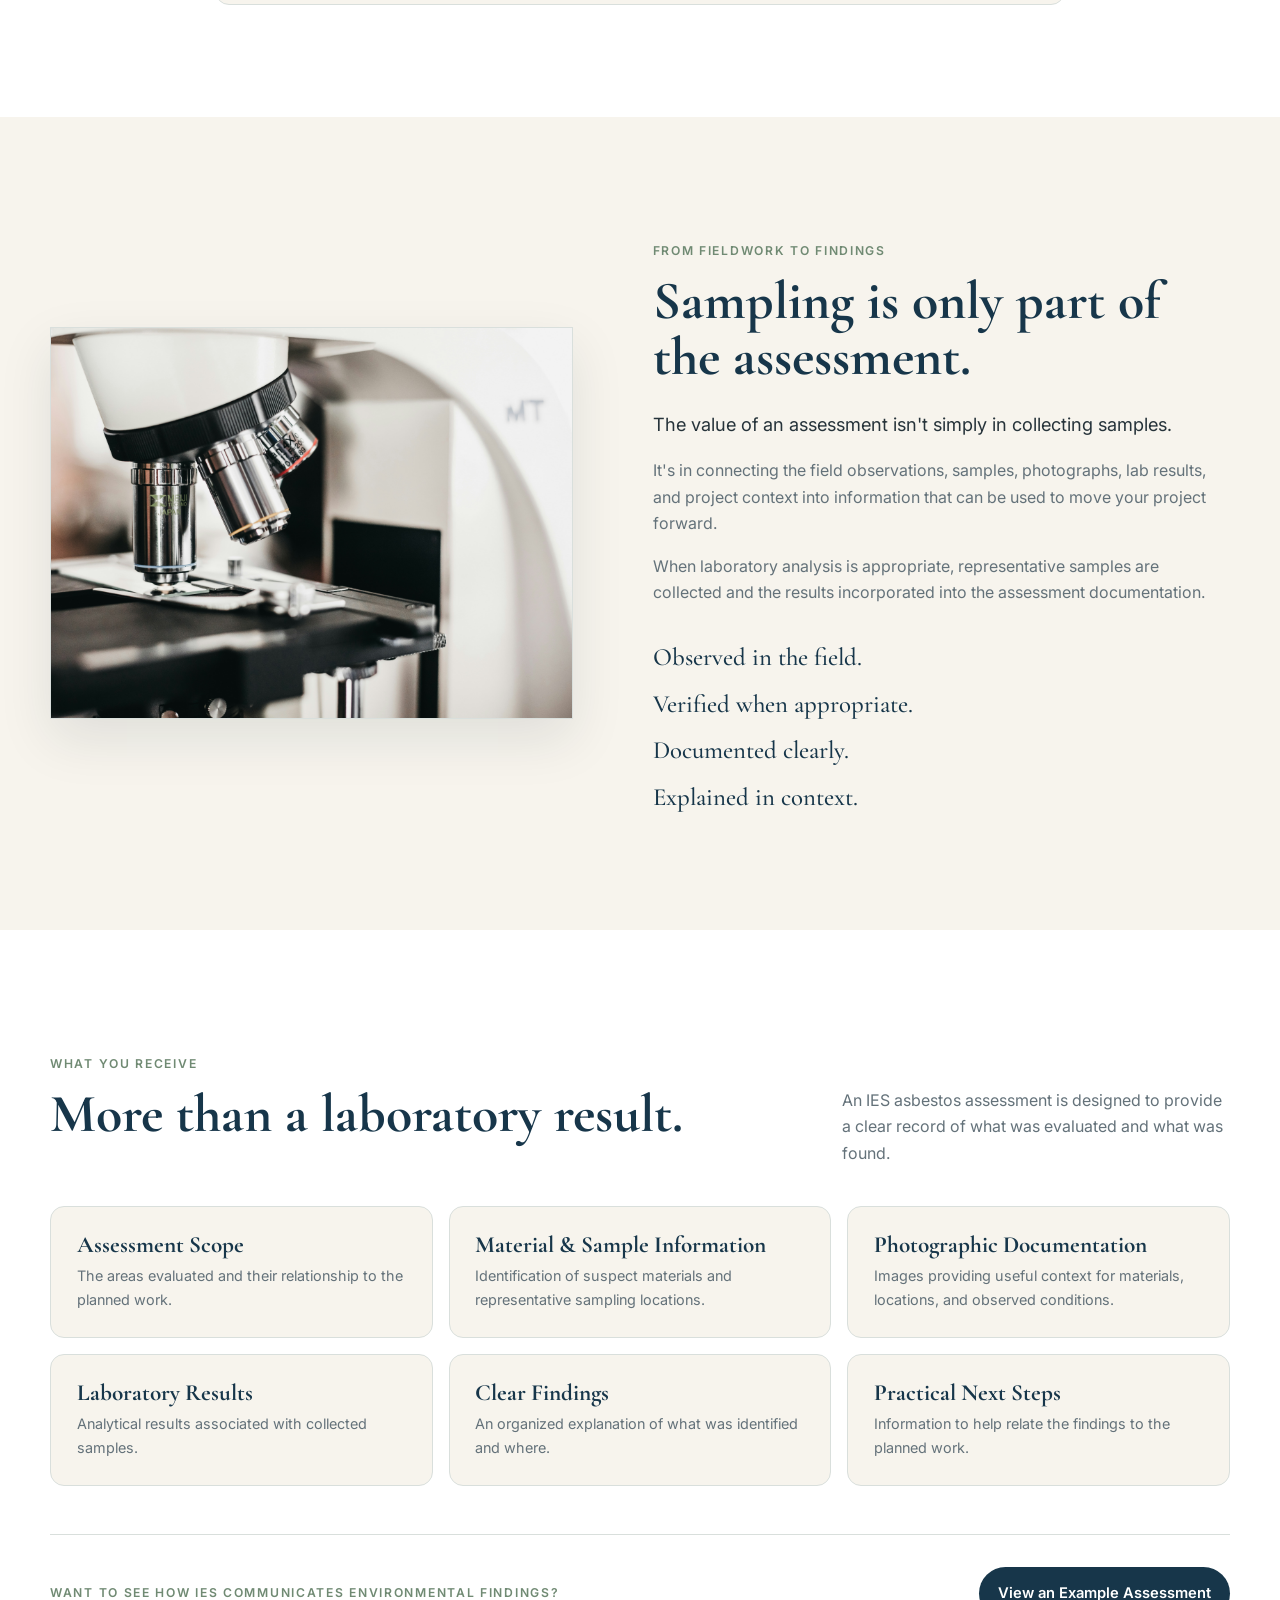
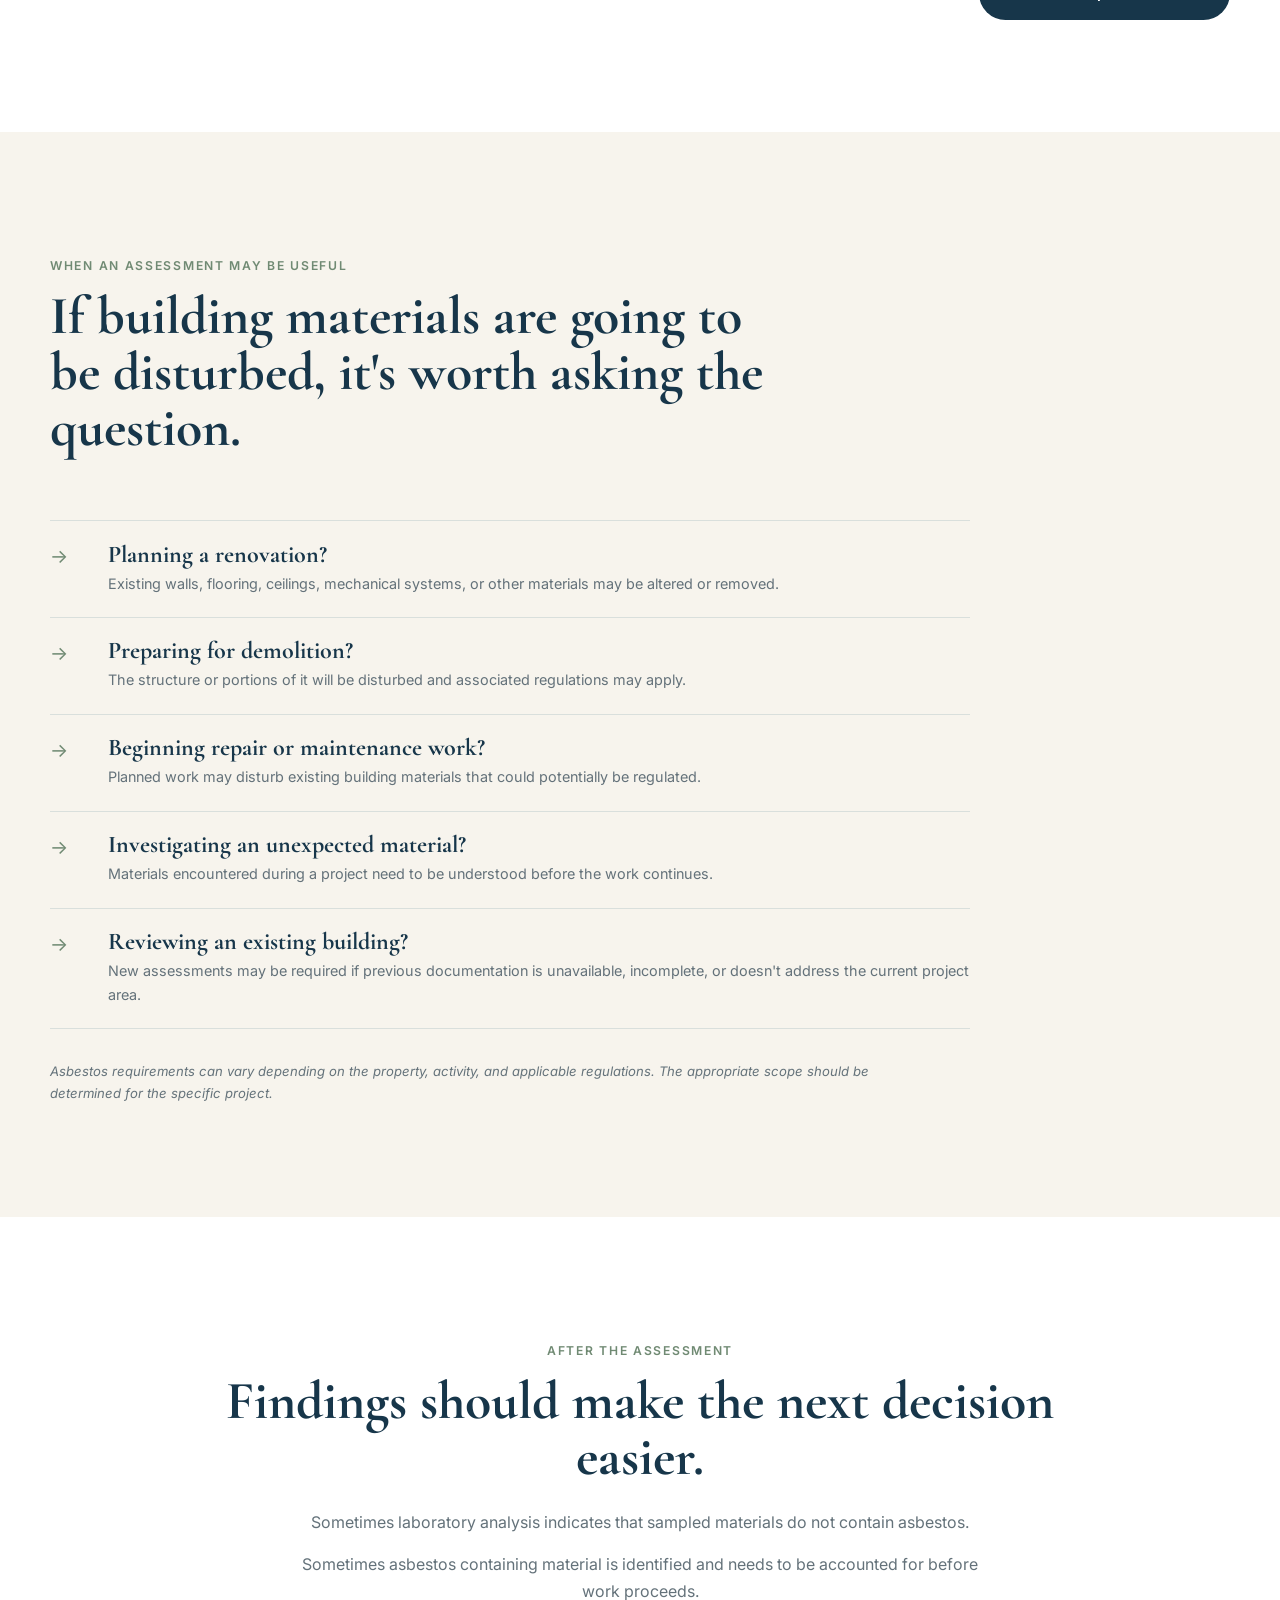
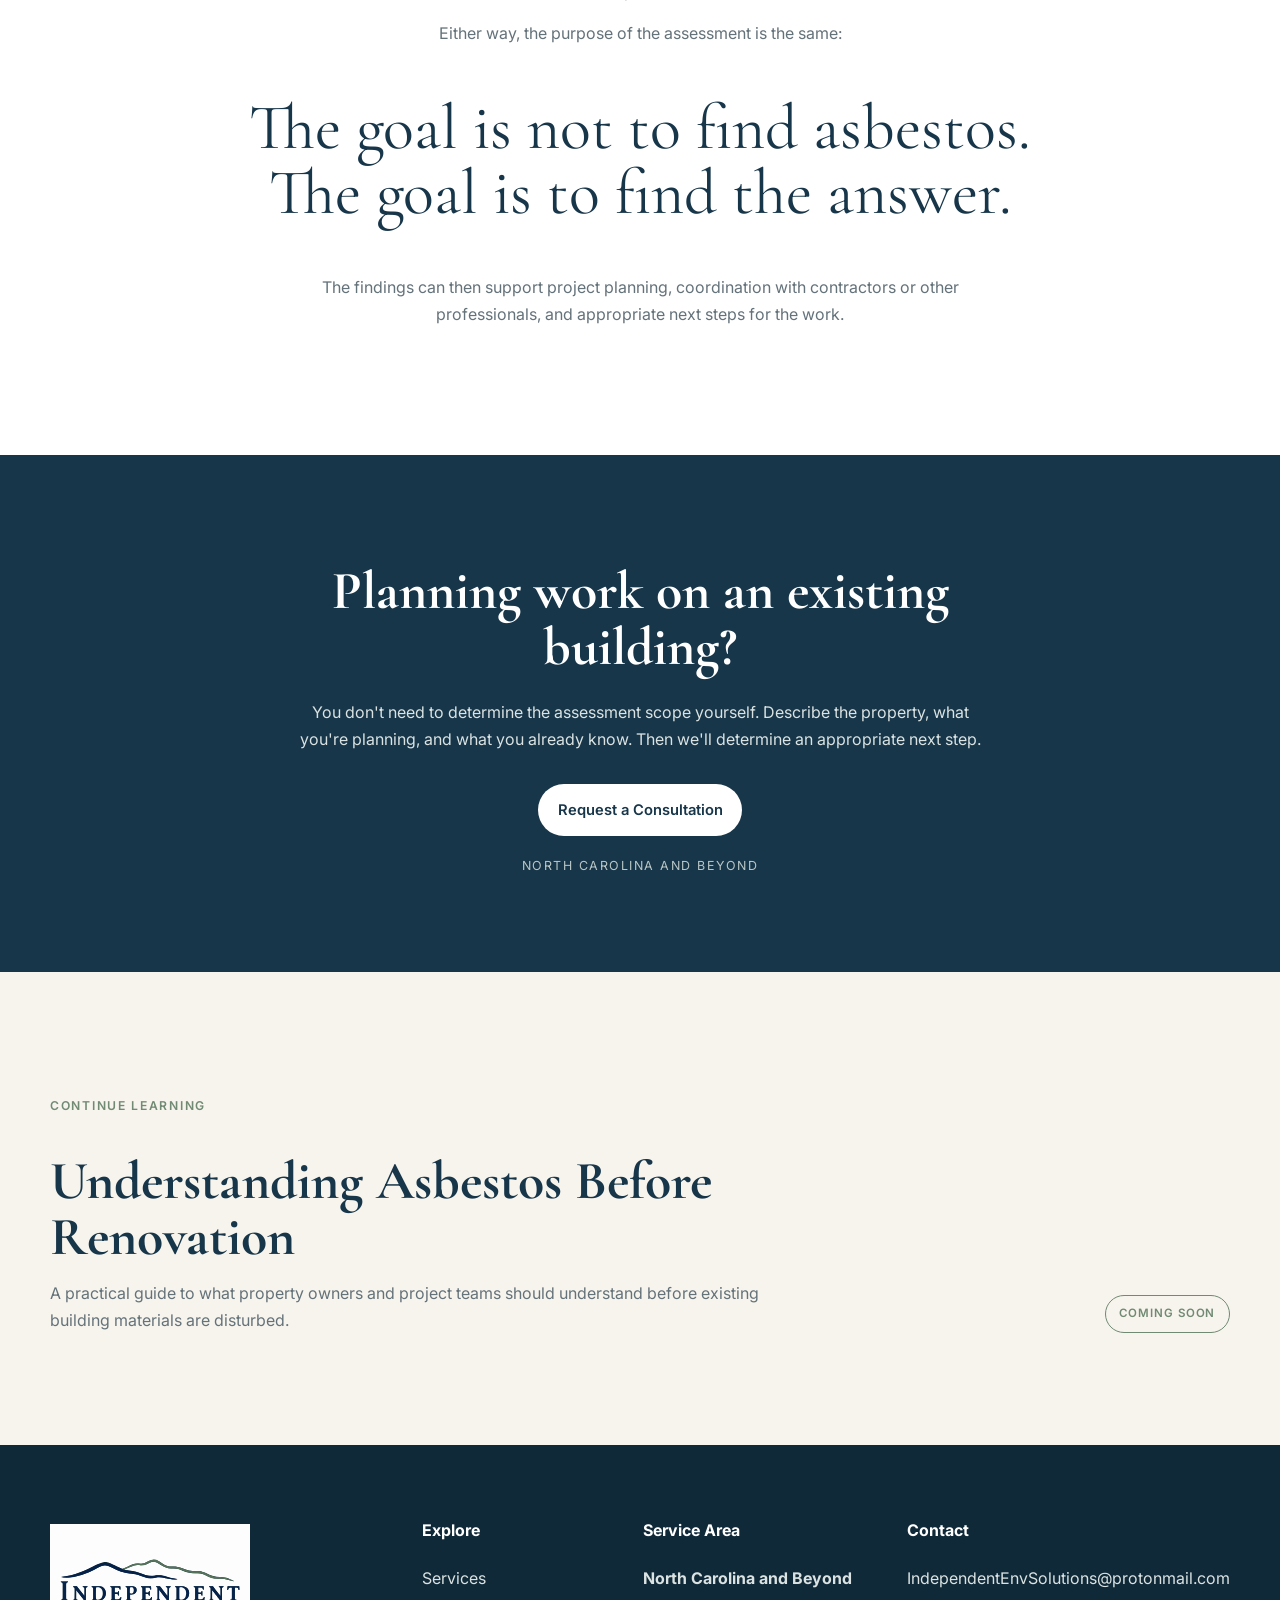
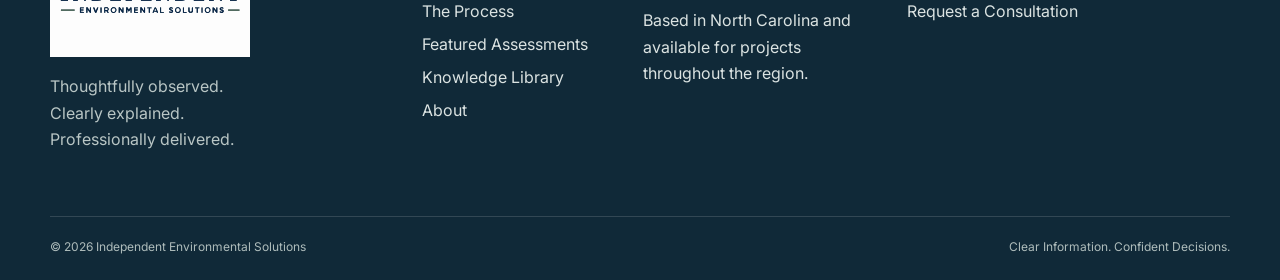
==== commit 27d59daa: "Enhance SEO with meta tags and fix text errors Added Open Graph and Twitter meta tags for better soc" ====
--- a/asbestos-assessments.html
+++ b/asbestos-assessments.html
@@ -8,6 +8,7 @@
     content="Independent Environmental Solutions provides asbestos assessments for renovation, demolition, maintenance, and other building projects across North Carolina and beyond."
   />
   <title>Asbestos Assessments | Independent Environmental Solutions</title>
+  <link rel="canonical" href="https://independentenvironmentalsolutions.com/asbestos-assessments.html">
 
   <link rel="icon" href="favicon.svg" type="image/svg+xml" />
   <link rel="preconnect" href="https://fonts.googleapis.com">
@@ -17,6 +18,33 @@
     rel="stylesheet"
   >
   <link rel="stylesheet" href="styles.css" />
+  <meta property="og:type" content="website">
+<meta property="og:title" content="Asbestos Assessments | Independent Environmental Solutions">
+<meta property="og:description" content="Independent Environmental Solutions provides asbestos assessments for renovation, demolition, maintenance, and other building projects across North Carolina and beyond.">
+<meta property="og:url" content="https://independentenvironmentalsolutions.com/asbestos-assessments.html">
+<meta property="og:site_name" content="Independent Environmental Solutions">
+
+<meta name="twitter:card" content="summary">
+<meta name="twitter:title" content="Asbestos Assessments | Independent Environmental Solutions">
+<meta name="twitter:description" content="Independent Environmental Solutions provides asbestos assessments for renovation, demolition, maintenance, and other building projects across North Carolina and beyond.">
+<script type="application/ld+json">
+{
+  "@context": "https://schema.org",
+  "@type": "Service",
+  "name": "Asbestos Assessments",
+  "description": "Independent asbestos assessments for renovation, demolition, maintenance, and other building projects.",
+  "provider": {
+    "@type": "ProfessionalService",
+    "name": "Independent Environmental Solutions",
+    "url": "https://independentenvironmentalsolutions.com/"
+  },
+  "areaServed": {
+    "@type": "State",
+    "name": "North Carolina"
+  },
+  "url": "https://independentenvironmentalsolutions.com/asbestos-assessments.html"
+}
+</script>
 </head>
 
 <body>
@@ -192,7 +220,7 @@
             <span>01</span>
             <h3>Understand the Project</h3>
             <p>
-              Begining with the building, the work that's planned, and the available information.
+              Beginning with the building, the work that's planned, and the available information.
             </p>
           </article>
 
--- a/styles.css
+++ b/styles.css
@@ -1125,6 +1125,10 @@
 .mobile-story-link{
   display:none;
 }
+
+.mobile-service-actions{
+  display:none;
+}
 /* Mobile */
 
 @media (max-width:650px){
@@ -1163,7 +1167,7 @@
     border-left:0;
   }
 
-  .material-index article{
+   .material-index article{
     grid-template-columns:38px 1fr;
   }
 
@@ -1200,13 +1204,22 @@
     flex-direction:column;
     gap:1.5rem;
   }
-  .desktop-story-link{
-  display:none;
-}
-
-.mobile-story-link{
-  display:inline-block;
-  margin-top:1rem;
+ .desktop-story-link{
+    display:none;
+}
+
+  .mobile-story-link{
+    display:inline-block;
+    margin-top:1rem;
+}
+  
+  .desktop-service-actions{
+    display:none;
+}
+
+  .mobile-service-actions{
+    display:flex;
+}
 }
 /* =========================================================
    Mold Investigations — Service-specific elements
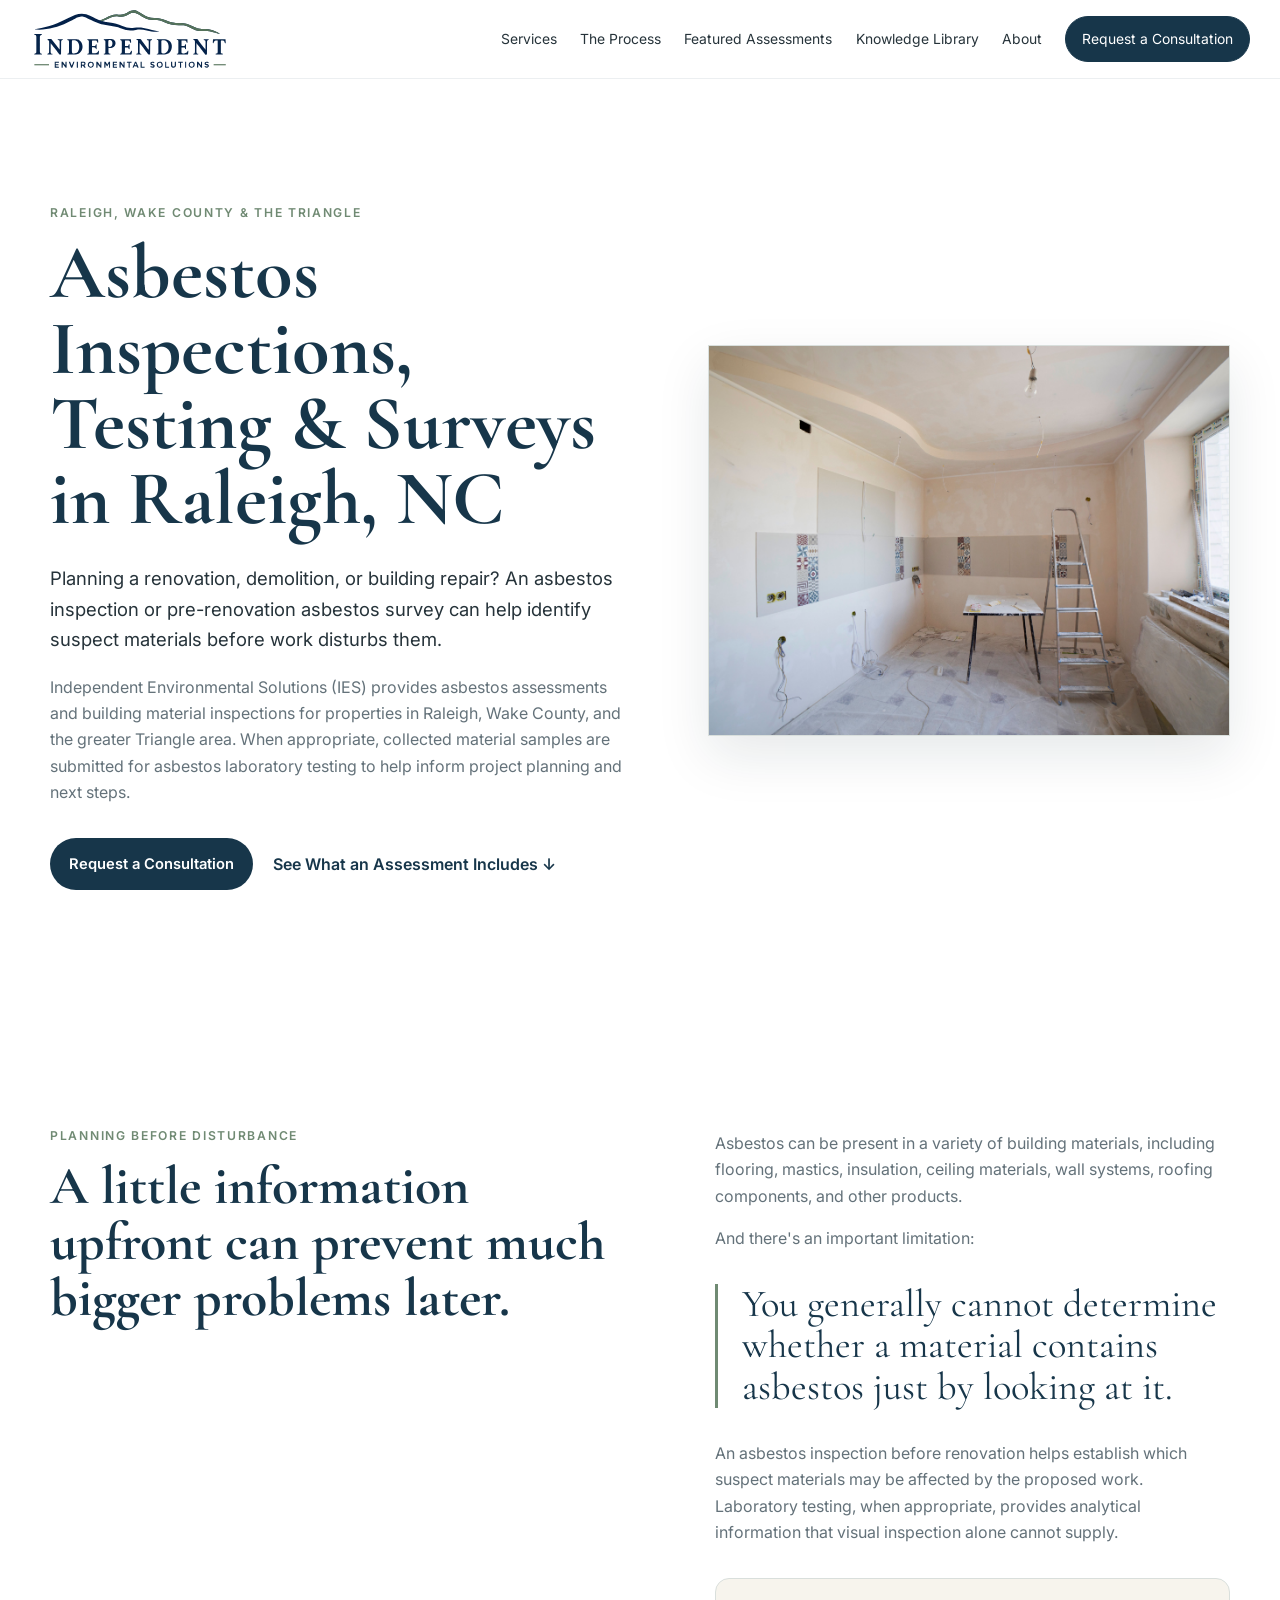
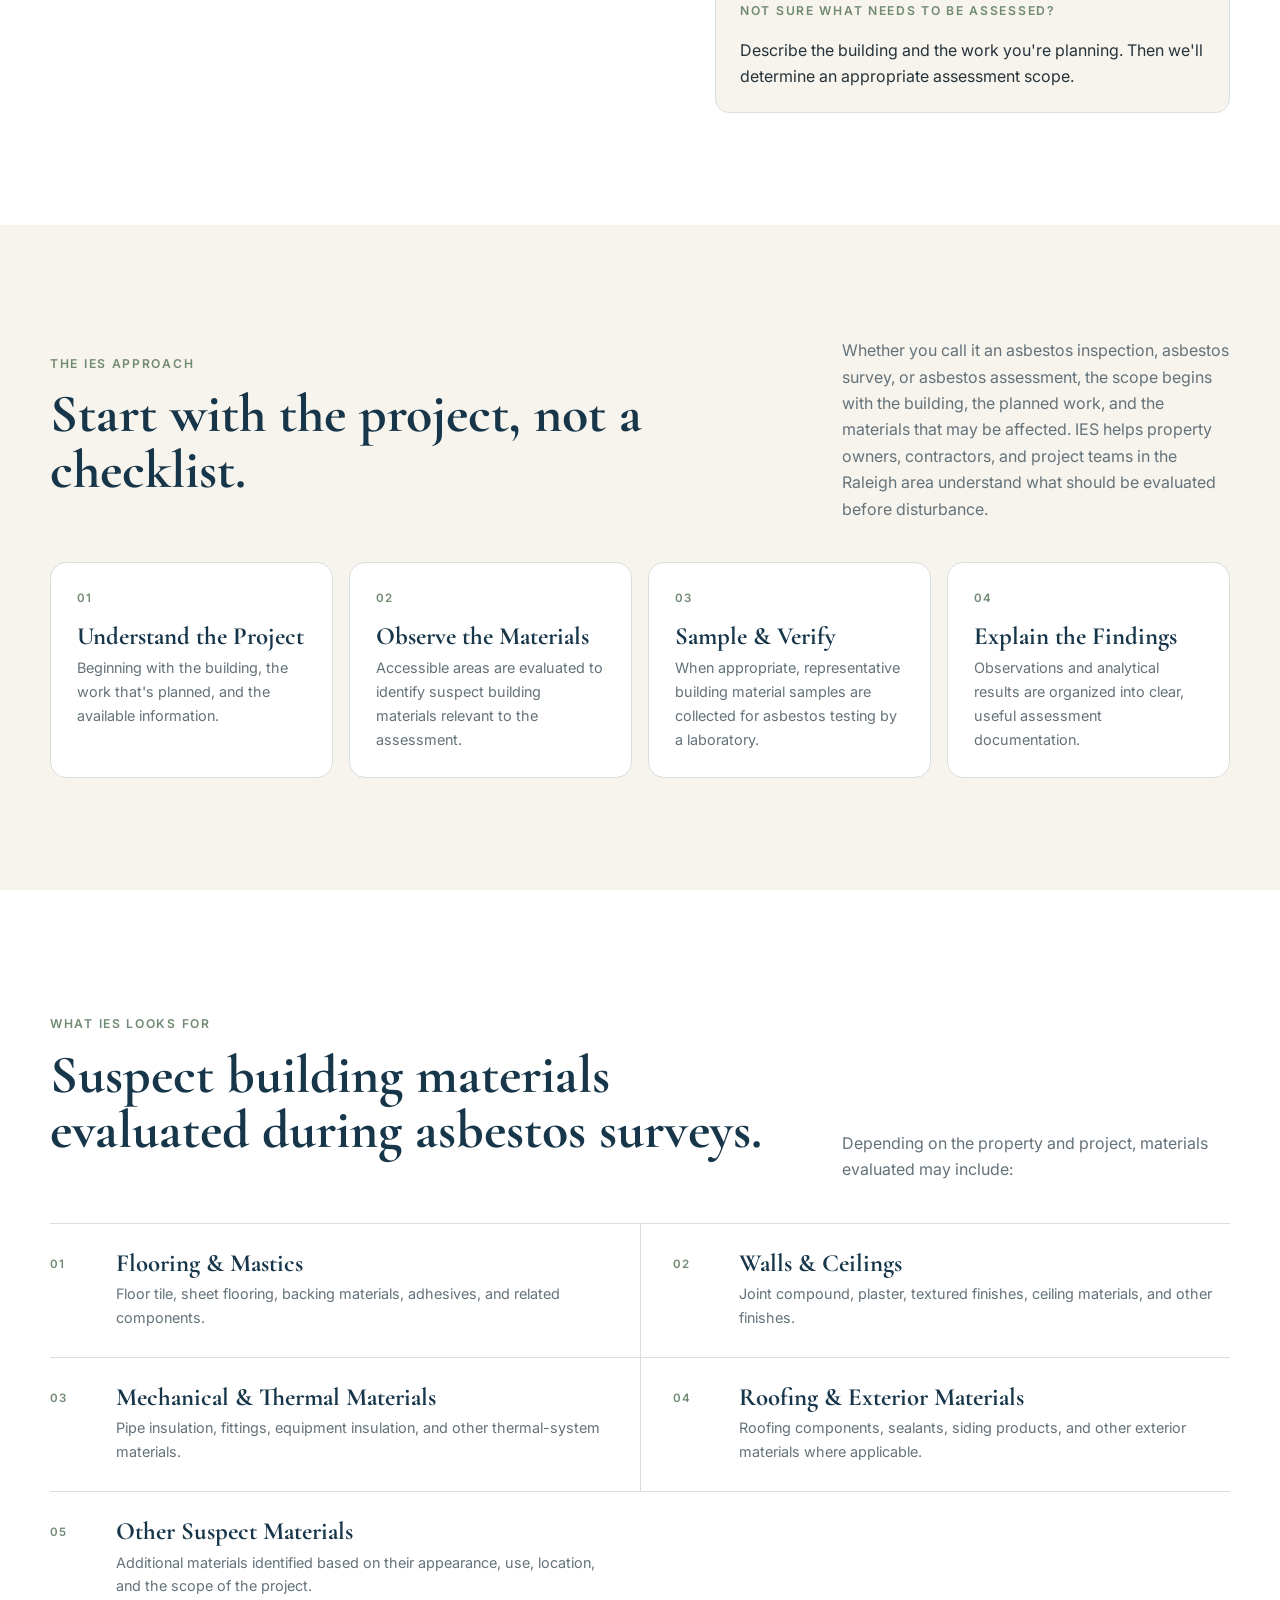
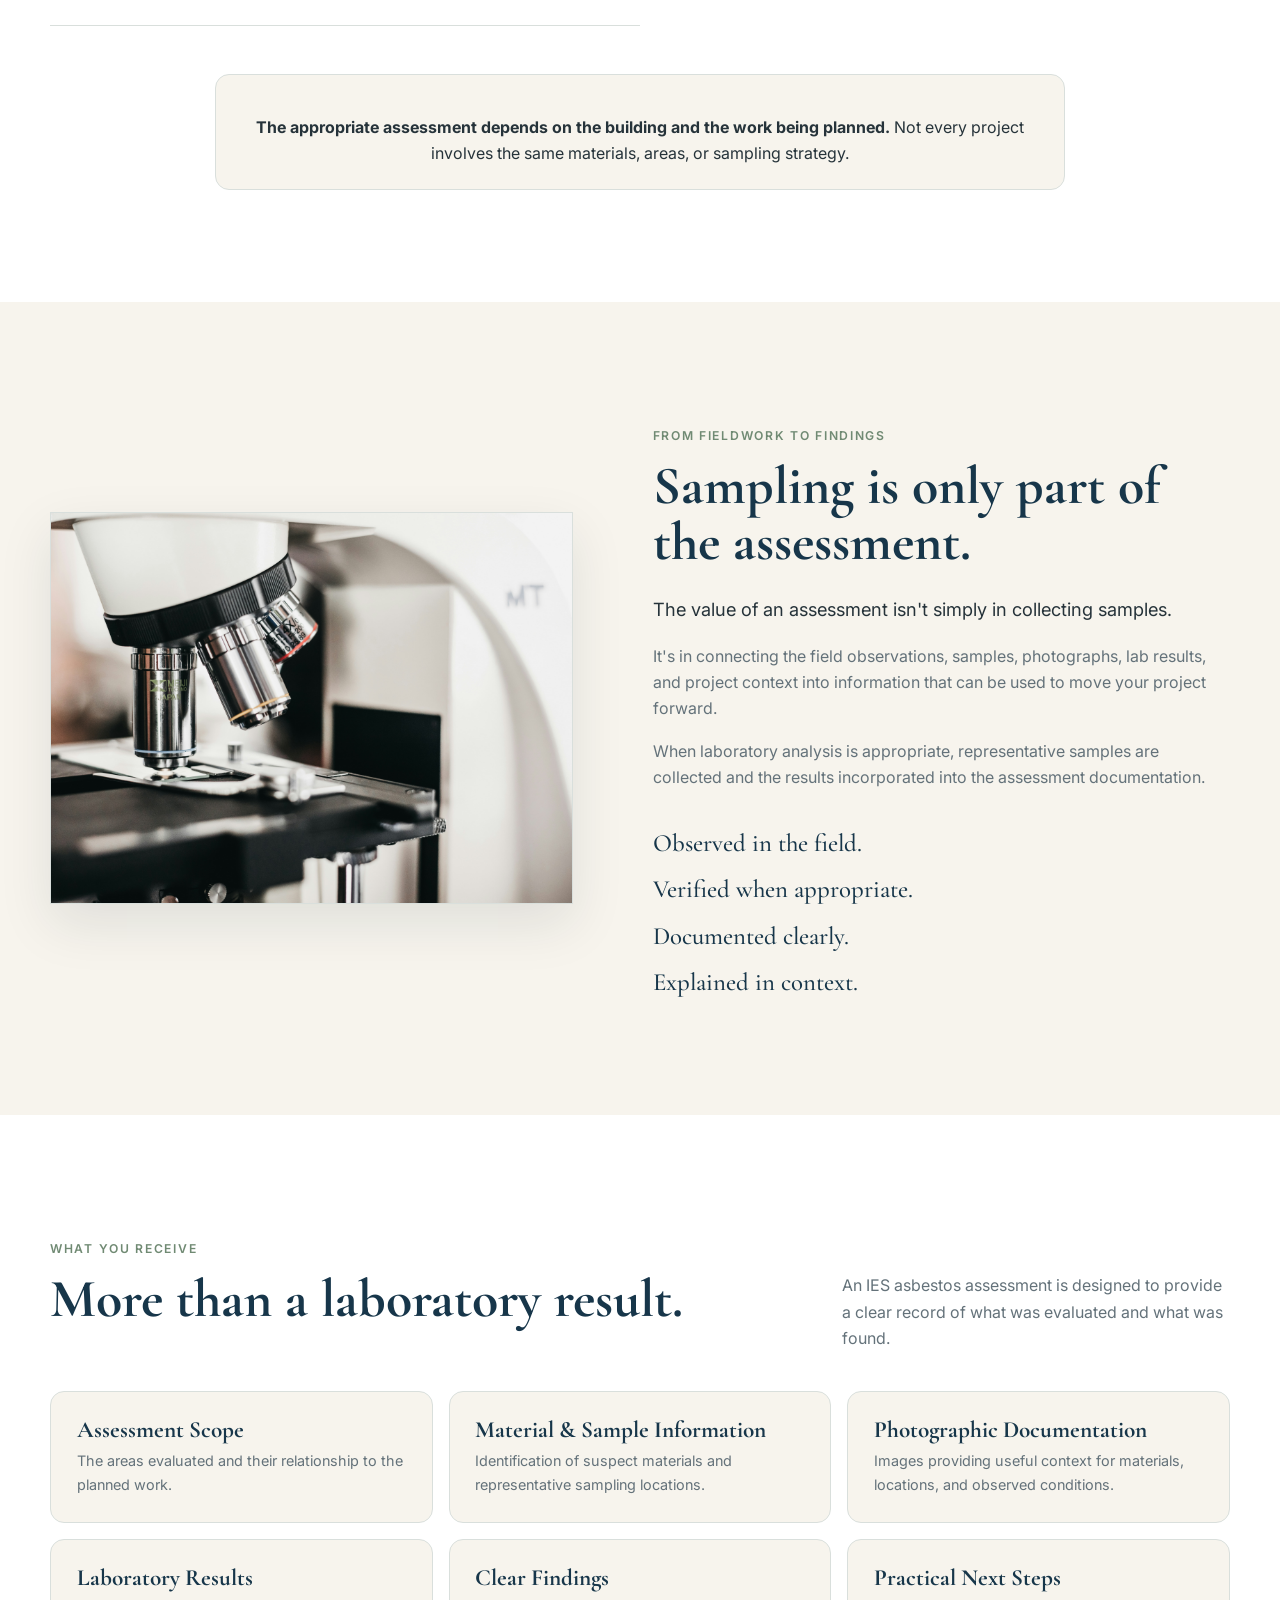
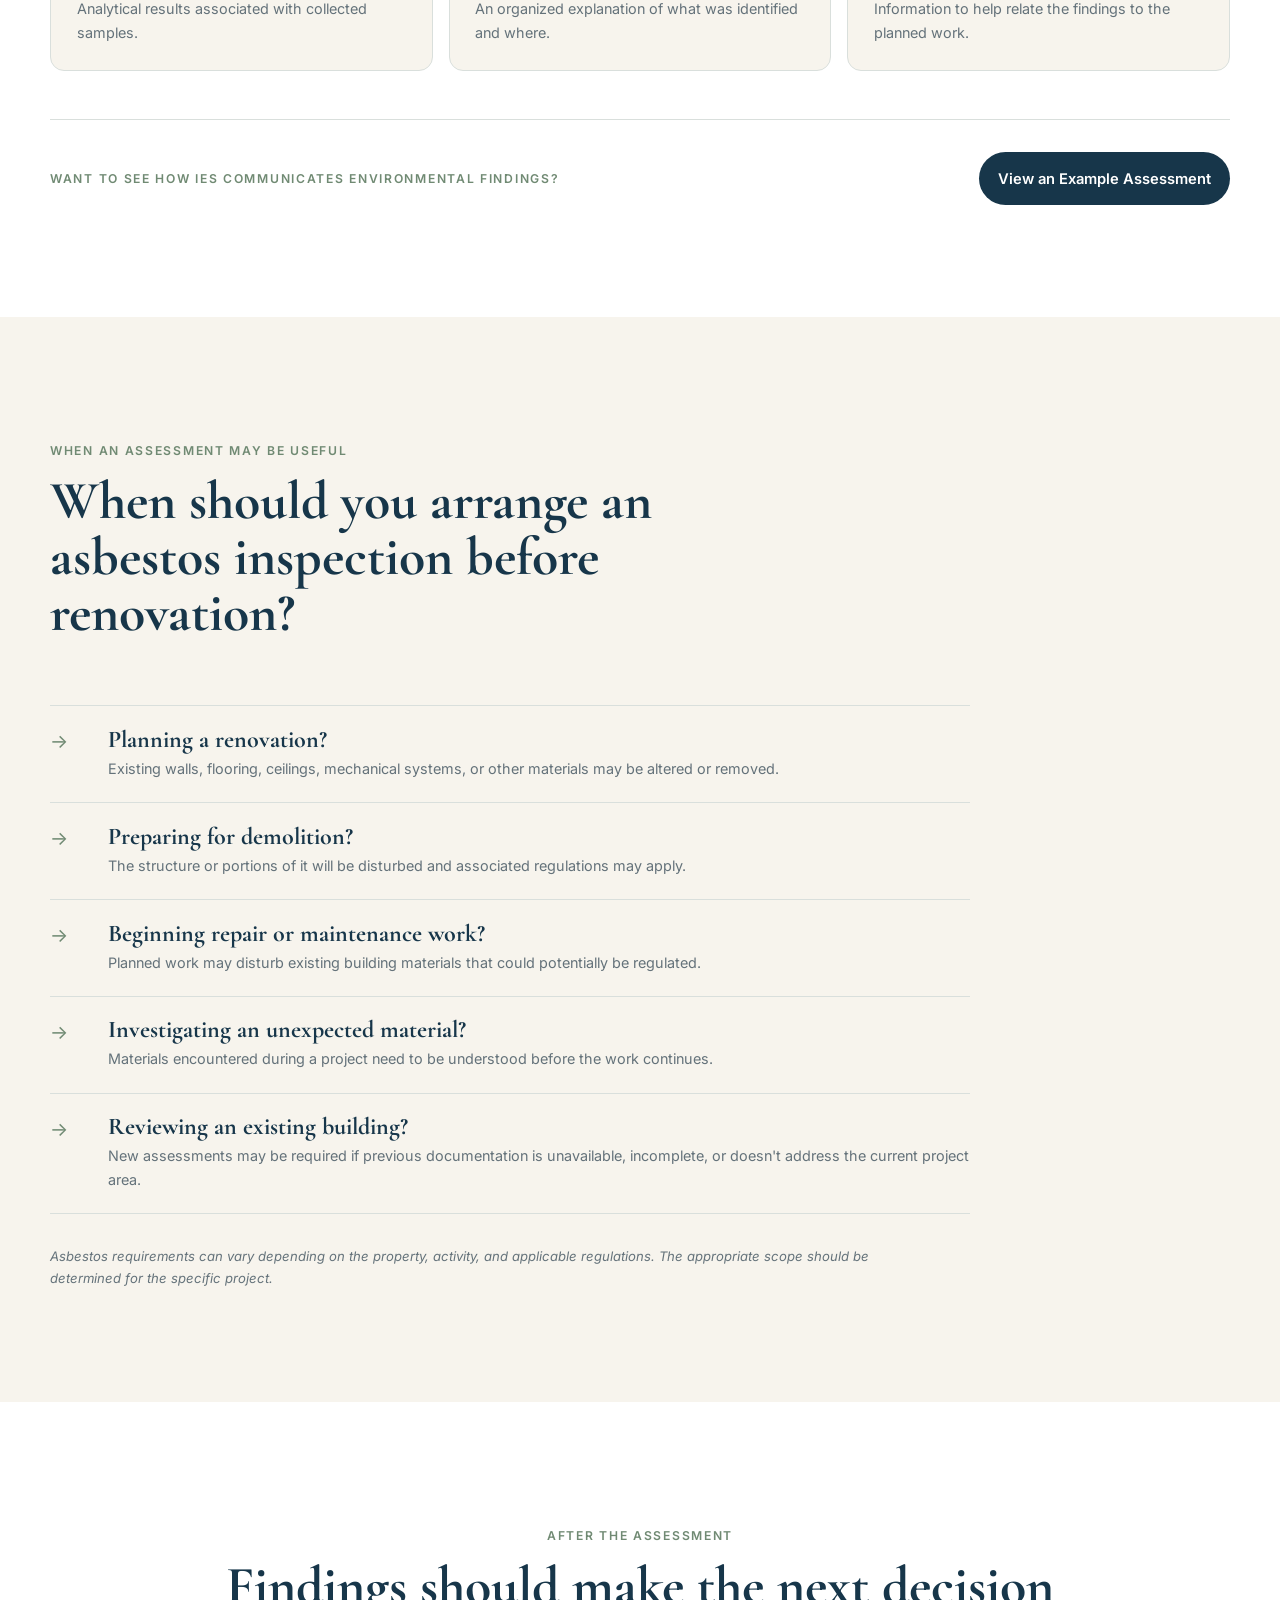
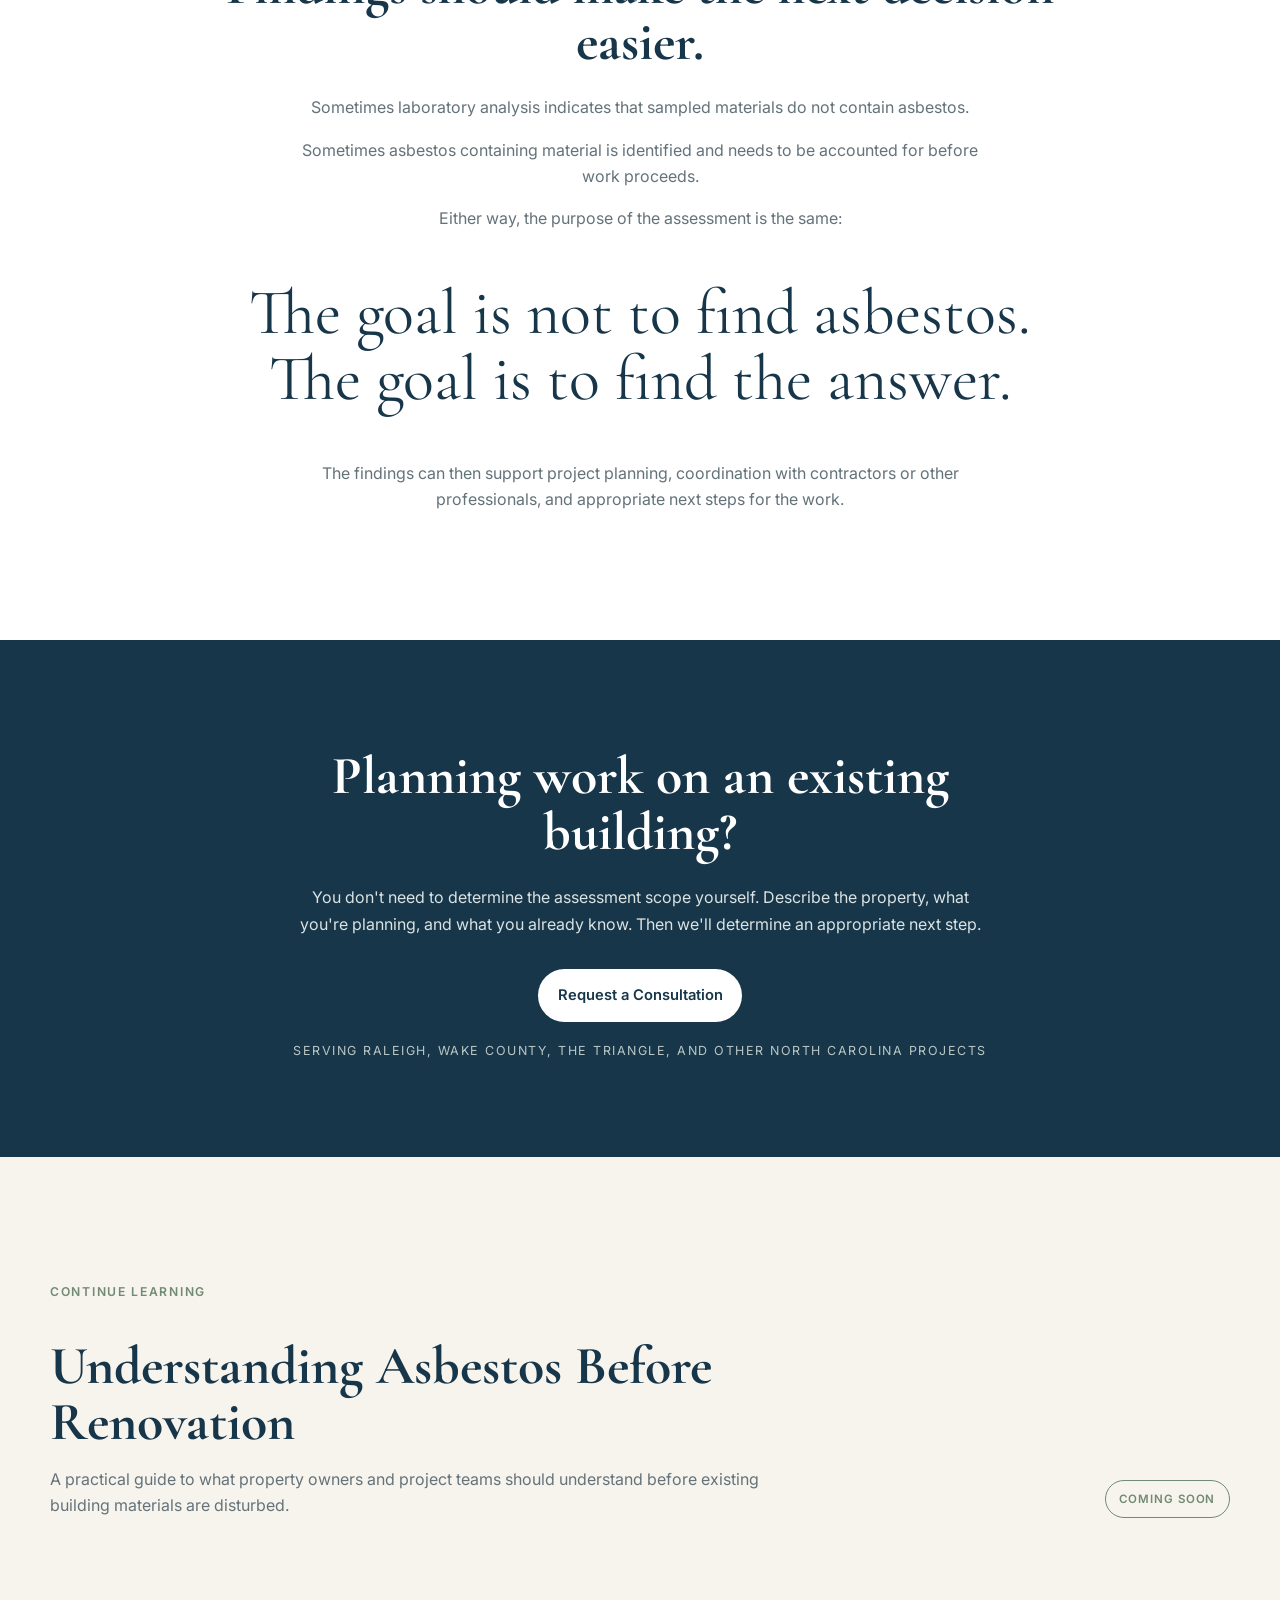
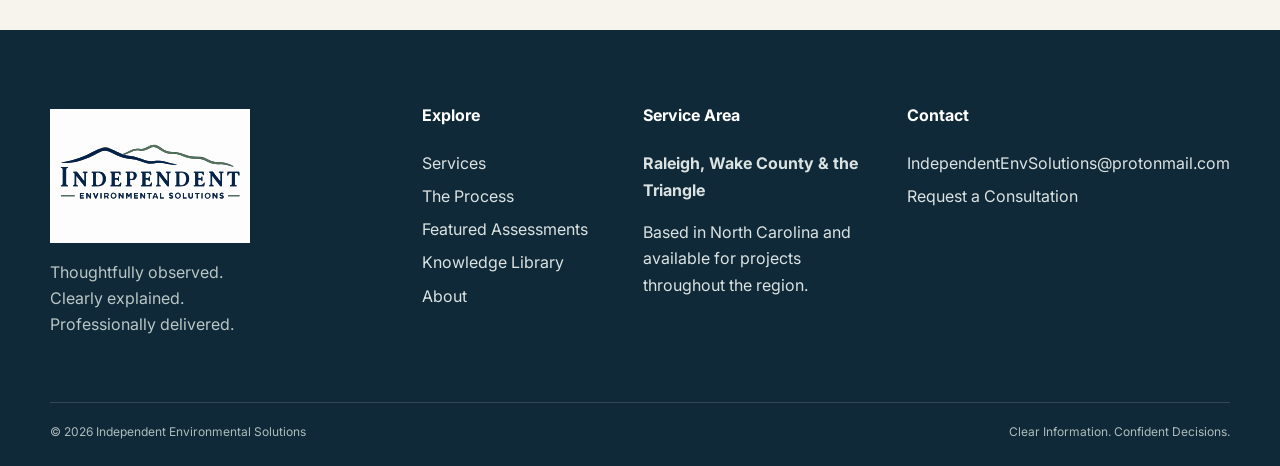
==== commit f67ce7df: "Add files via upload" ====
--- a/asbestos-assessments.html
+++ b/asbestos-assessments.html
@@ -5,9 +5,9 @@
   <meta name="viewport" content="width=device-width, initial-scale=1" />
   <meta
     name="description"
-    content="Independent Environmental Solutions provides asbestos assessments for renovation, demolition, maintenance, and other building projects across North Carolina and beyond."
+    content="Asbestos inspections, testing, surveys, and assessments in Raleigh, Wake County, and the Triangle. Plan renovations and demolition with clearer information."
   />
-  <title>Asbestos Assessments | Independent Environmental Solutions</title>
+  <title>Asbestos Inspection & Testing Raleigh NC | IES</title>
   <link rel="canonical" href="https://independentenvironmentalsolutions.com/asbestos-assessments.html">
 
   <link rel="icon" href="favicon.svg" type="image/svg+xml" />
@@ -19,29 +19,31 @@
   >
   <link rel="stylesheet" href="styles.css" />
   <meta property="og:type" content="website">
-<meta property="og:title" content="Asbestos Assessments | Independent Environmental Solutions">
-<meta property="og:description" content="Independent Environmental Solutions provides asbestos assessments for renovation, demolition, maintenance, and other building projects across North Carolina and beyond.">
+<meta property="og:title" content="Asbestos Inspection & Testing Raleigh NC | IES">
+<meta property="og:description" content="Asbestos inspections, testing, surveys, and assessments in Raleigh, Wake County, and the Triangle. Plan renovations and demolition with clearer information.">
 <meta property="og:url" content="https://independentenvironmentalsolutions.com/asbestos-assessments.html">
 <meta property="og:site_name" content="Independent Environmental Solutions">
 
 <meta name="twitter:card" content="summary">
-<meta name="twitter:title" content="Asbestos Assessments | Independent Environmental Solutions">
-<meta name="twitter:description" content="Independent Environmental Solutions provides asbestos assessments for renovation, demolition, maintenance, and other building projects across North Carolina and beyond.">
+<meta name="twitter:title" content="Asbestos Inspection & Testing Raleigh NC | IES">
+<meta name="twitter:description" content="Asbestos inspections, testing, surveys, and assessments in Raleigh, Wake County, and the Triangle. Plan renovations and demolition with clearer information.">
 <script type="application/ld+json">
 {
   "@context": "https://schema.org",
   "@type": "Service",
-  "name": "Asbestos Assessments",
-  "description": "Independent asbestos assessments for renovation, demolition, maintenance, and other building projects.",
+  "name": "Asbestos Inspections, Testing, Surveys & Assessments",
+  "description": "Asbestos inspections, surveys, assessments, and building material sampling for laboratory testing in Raleigh, Wake County, and the Triangle, including pre-renovation and demolition planning.",
   "provider": {
     "@type": "ProfessionalService",
     "name": "Independent Environmental Solutions",
     "url": "https://independentenvironmentalsolutions.com/"
   },
-  "areaServed": {
-    "@type": "State",
-    "name": "North Carolina"
-  },
+  "areaServed": [
+    {"@type": "City", "name": "Raleigh"},
+    {"@type": "AdministrativeArea", "name": "Wake County"},
+    {"@type": "AdministrativeArea", "name": "Research Triangle, North Carolina"},
+    {"@type": "State", "name": "North Carolina"}
+  ],
   "url": "https://independentenvironmentalsolutions.com/asbestos-assessments.html"
 }
 </script>
@@ -96,23 +98,24 @@
       <div class="shell service-hero-grid">
 
         <div class="service-hero-copy">
-          <p class="eyebrow">Asbestos Assessments</p>
+          <p class="eyebrow">Raleigh, Wake County &amp; the Triangle</p>
 
           <h1>
-            Understand the materials
-            before the work begins.
+            Asbestos Inspections, Testing &amp; Surveys in Raleigh, NC
           </h1>
 
           <p class="service-hero-lead">
-            Renovation, demolition, maintenance, and other building projects
-            can disturb materials that aren't always identifiable by
-            appearance alone.
-          </p>
-
-          <p>
-            An asbestos assessment helps establish what materials
-            are present providing useful information for planning
-            the project and determining appropriate next steps.
+            Planning a renovation, demolition, or building repair? An asbestos
+            inspection or pre-renovation asbestos survey can help identify suspect
+            materials before work disturbs them.
+          </p>
+
+          <p>
+            Independent Environmental Solutions (IES) provides asbestos
+            assessments and building material inspections for properties in Raleigh,
+            Wake County, and the greater Triangle area. When appropriate, collected
+            material samples are submitted for asbestos laboratory testing to help
+            inform project planning and next steps.
           </p>
 
           <div class="service-hero-actions desktop-service-actions">
@@ -181,8 +184,10 @@
           </blockquote>
 
           <p>
-            Understanding the materials that may be disturbed is therefore an
-            important part of planning work in an existing building.
+            An asbestos inspection before renovation helps establish which suspect
+            materials may be affected by the proposed work. Laboratory testing,
+            when appropriate, provides analytical information that visual inspection
+            alone cannot supply.
           </p>
 
           <div class="service-note">
@@ -209,8 +214,11 @@
           </div>
 
           <p>
-            An effective assessment begins with understanding what you intend
-            to do with the building and which areas or materials may be affected.
+            Whether you call it an asbestos inspection, asbestos survey, or
+            asbestos assessment, the scope begins with the building, the planned
+            work, and the materials that may be affected. IES helps property owners,
+            contractors, and project teams in the Raleigh area understand what
+            should be evaluated before disturbance.
           </p>
         </div>
 
@@ -237,8 +245,8 @@
             <span>03</span>
             <h3>Sample &amp; Verify</h3>
             <p>
-              Representative samples are collected when appropriate and
-              submitted for laboratory analysis.
+              When appropriate, representative building material samples are
+              collected for asbestos testing by a laboratory.
             </p>
           </article>
 
@@ -264,7 +272,7 @@
         <div class="section-heading">
           <div>
             <p class="eyebrow">What IES Looks For</p>
-            <h2>Building materials tell part of the story.</h2>
+            <h2>Suspect building materials evaluated during asbestos surveys.</h2>
           </div>
 
           <p>
@@ -478,8 +486,7 @@
           <div>
             <p class="eyebrow">When an Assessment May Be Useful</p>
             <h2>
-              If building materials are going to be disturbed,
-              it's worth asking the question.
+              When should you arrange an asbestos inspection before renovation?
             </h2>
           </div>
         </div>
@@ -607,7 +614,7 @@
         </a>
 
         <p class="service-area-note">
-          North Carolina and Beyond
+          Serving Raleigh, Wake County, the Triangle, and other North Carolina projects
         </p>
 
       </div>
@@ -672,7 +679,7 @@
 
       <div>
         <h4>Service Area</h4>
-        <p><strong>North Carolina and Beyond</strong></p>
+        <p><strong>Raleigh, Wake County &amp; the Triangle</strong></p>
         <p>
           Based in North Carolina and available for projects throughout the region.
         </p>
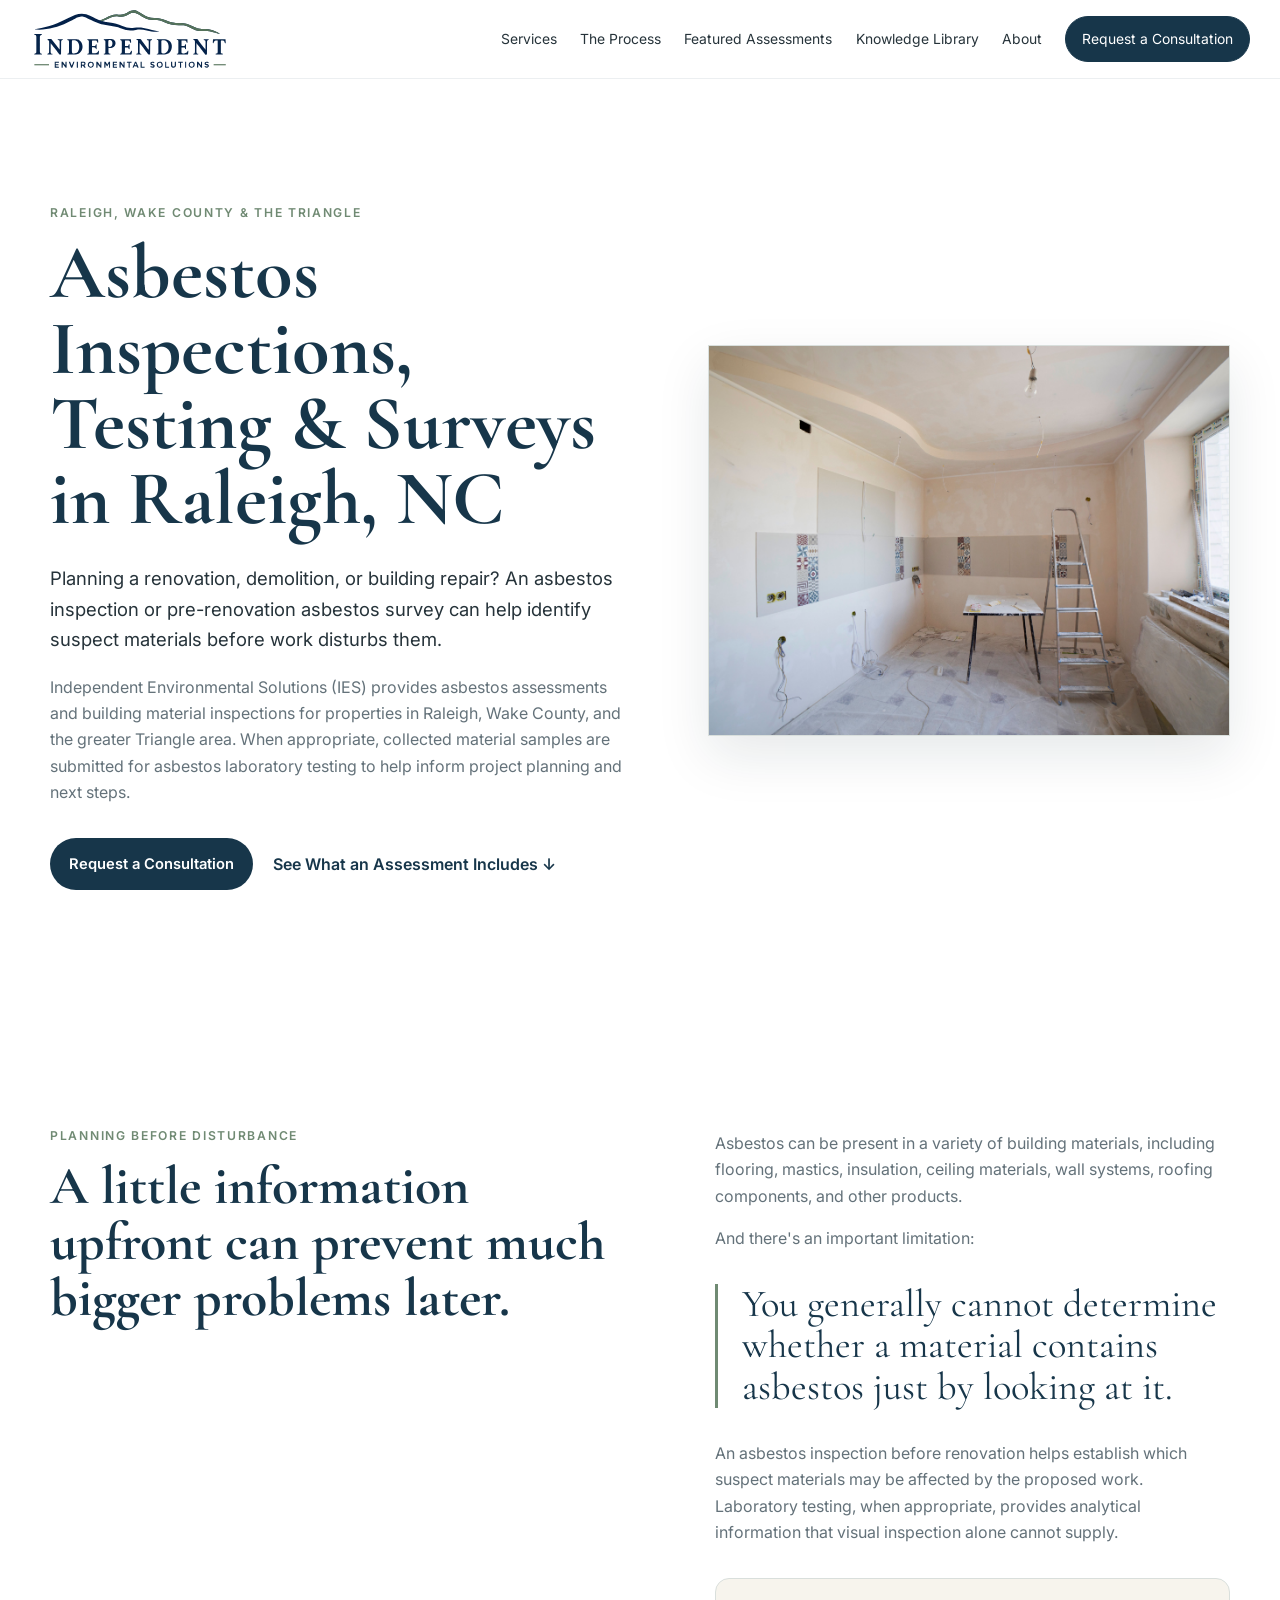
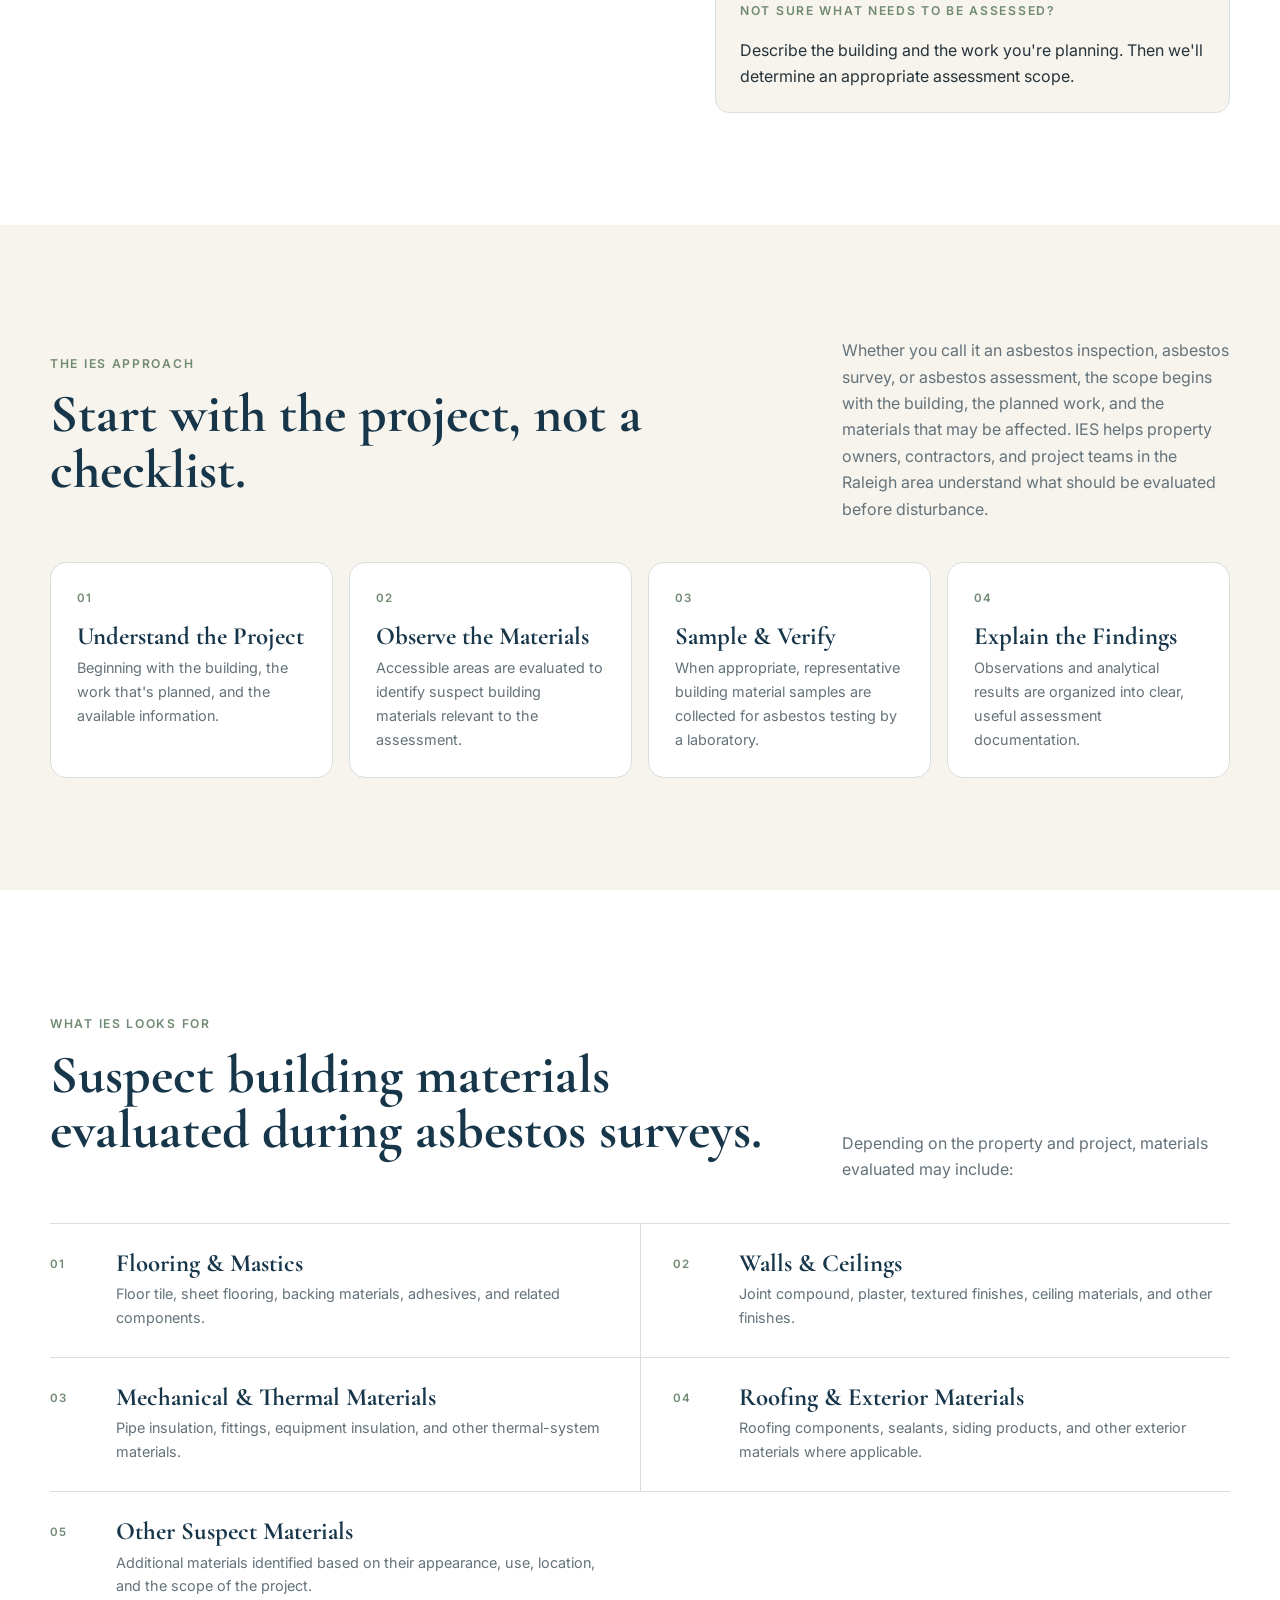
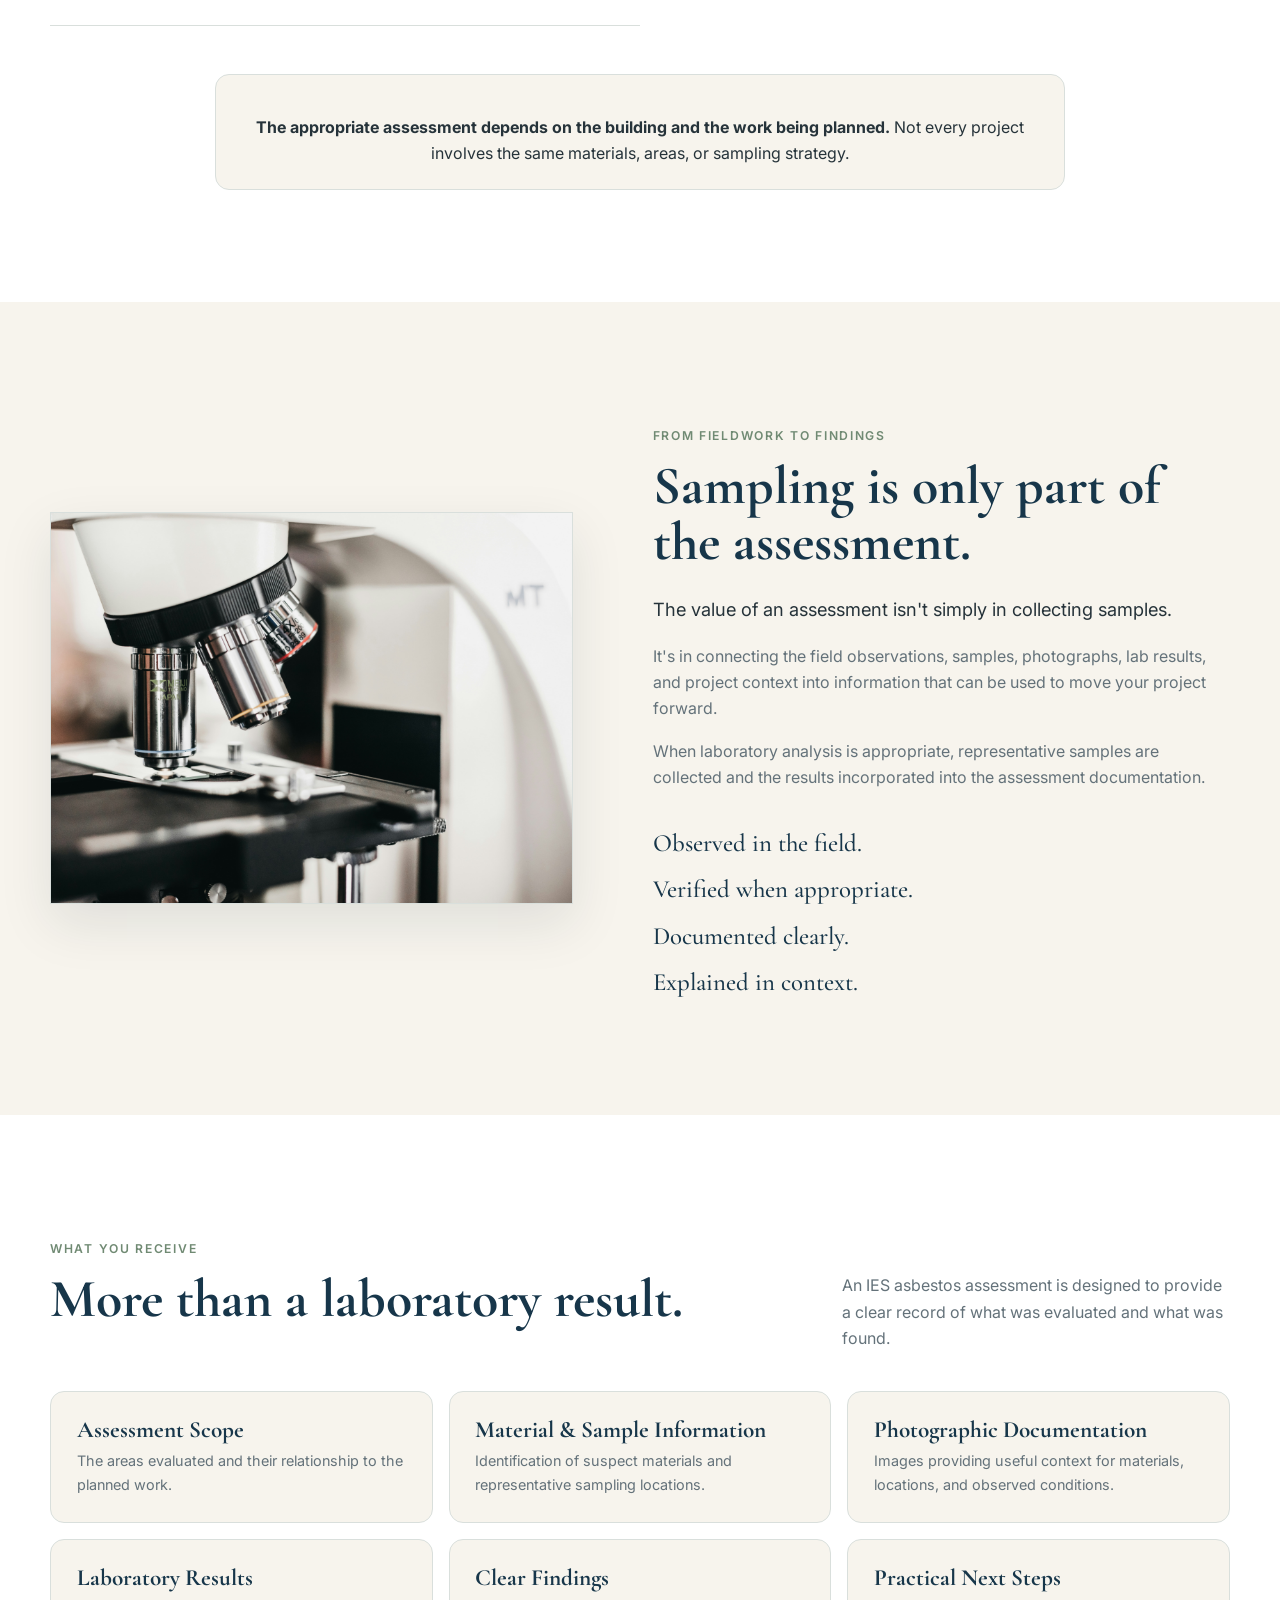
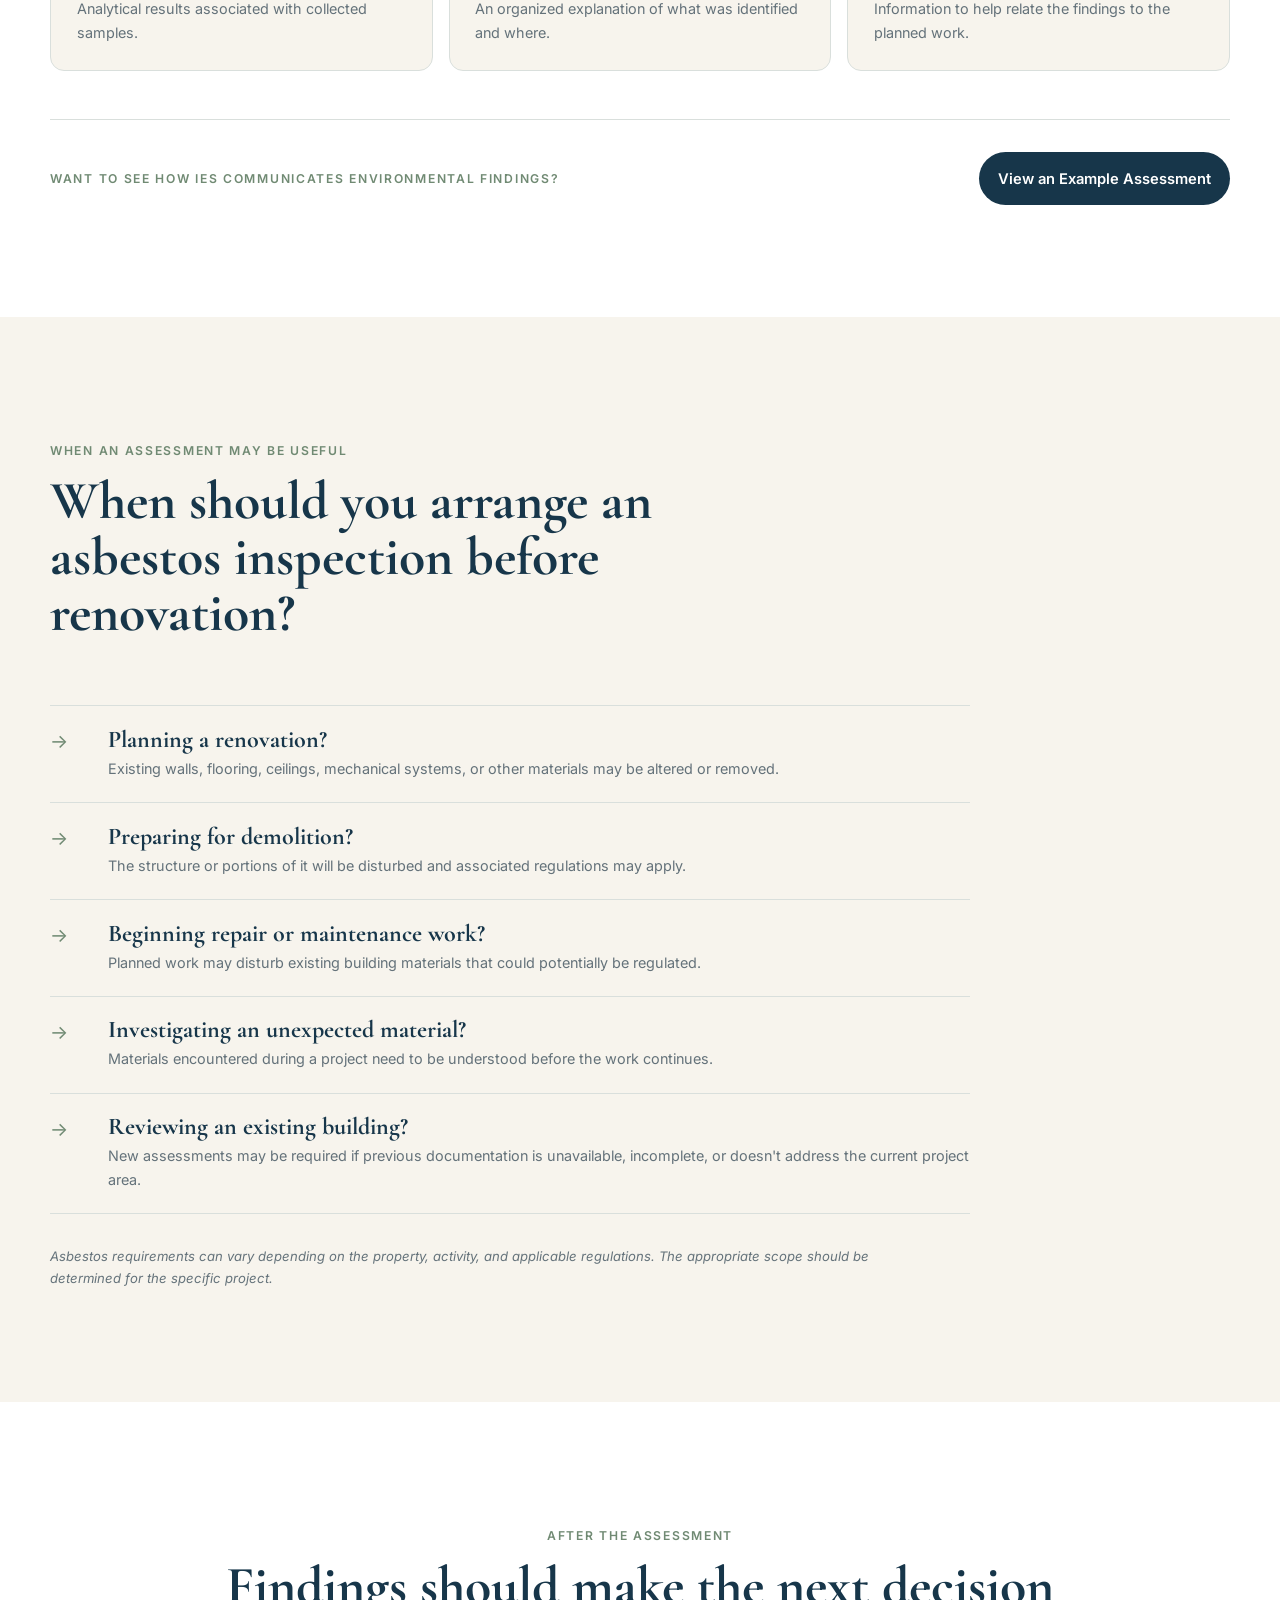
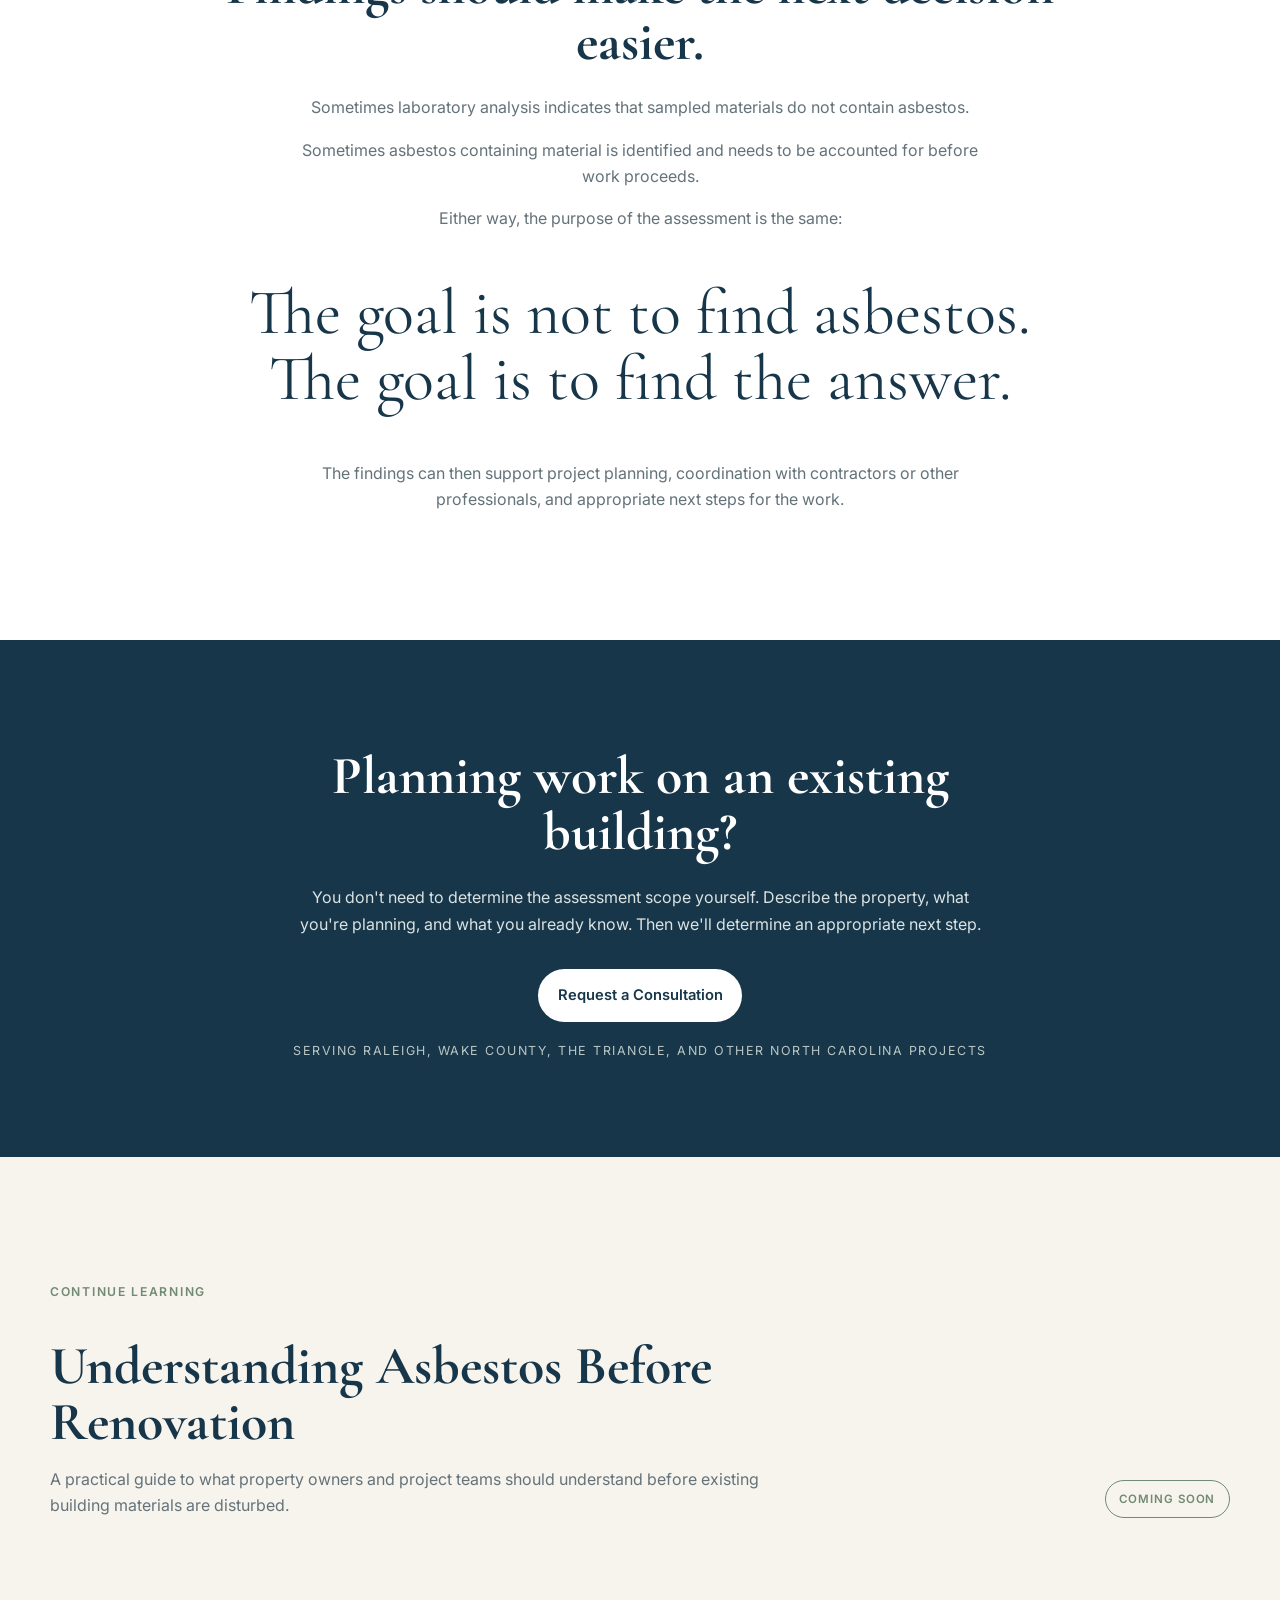
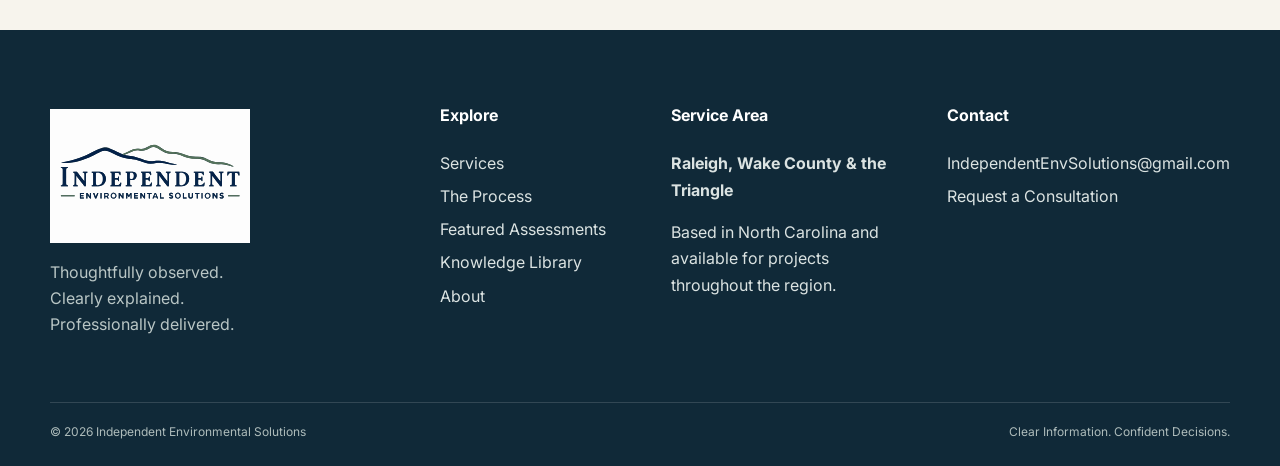
==== commit 75f38382: "Update contact email from ProtonMail to Gmail" ====
--- a/asbestos-assessments.html
+++ b/asbestos-assessments.html
@@ -687,8 +687,8 @@
 
       <div>
         <h4>Contact</h4>
-        <a href="mailto:IndependentEnvSolutions@protonmail.com">
-          IndependentEnvSolutions@protonmail.com
+        <a href="mailto:IndependentEnvSolutions@gmail.com">
+          IndependentEnvSolutions@gmail.com
         </a>
         <a href="index.html#consultation">
           Request a Consultation
